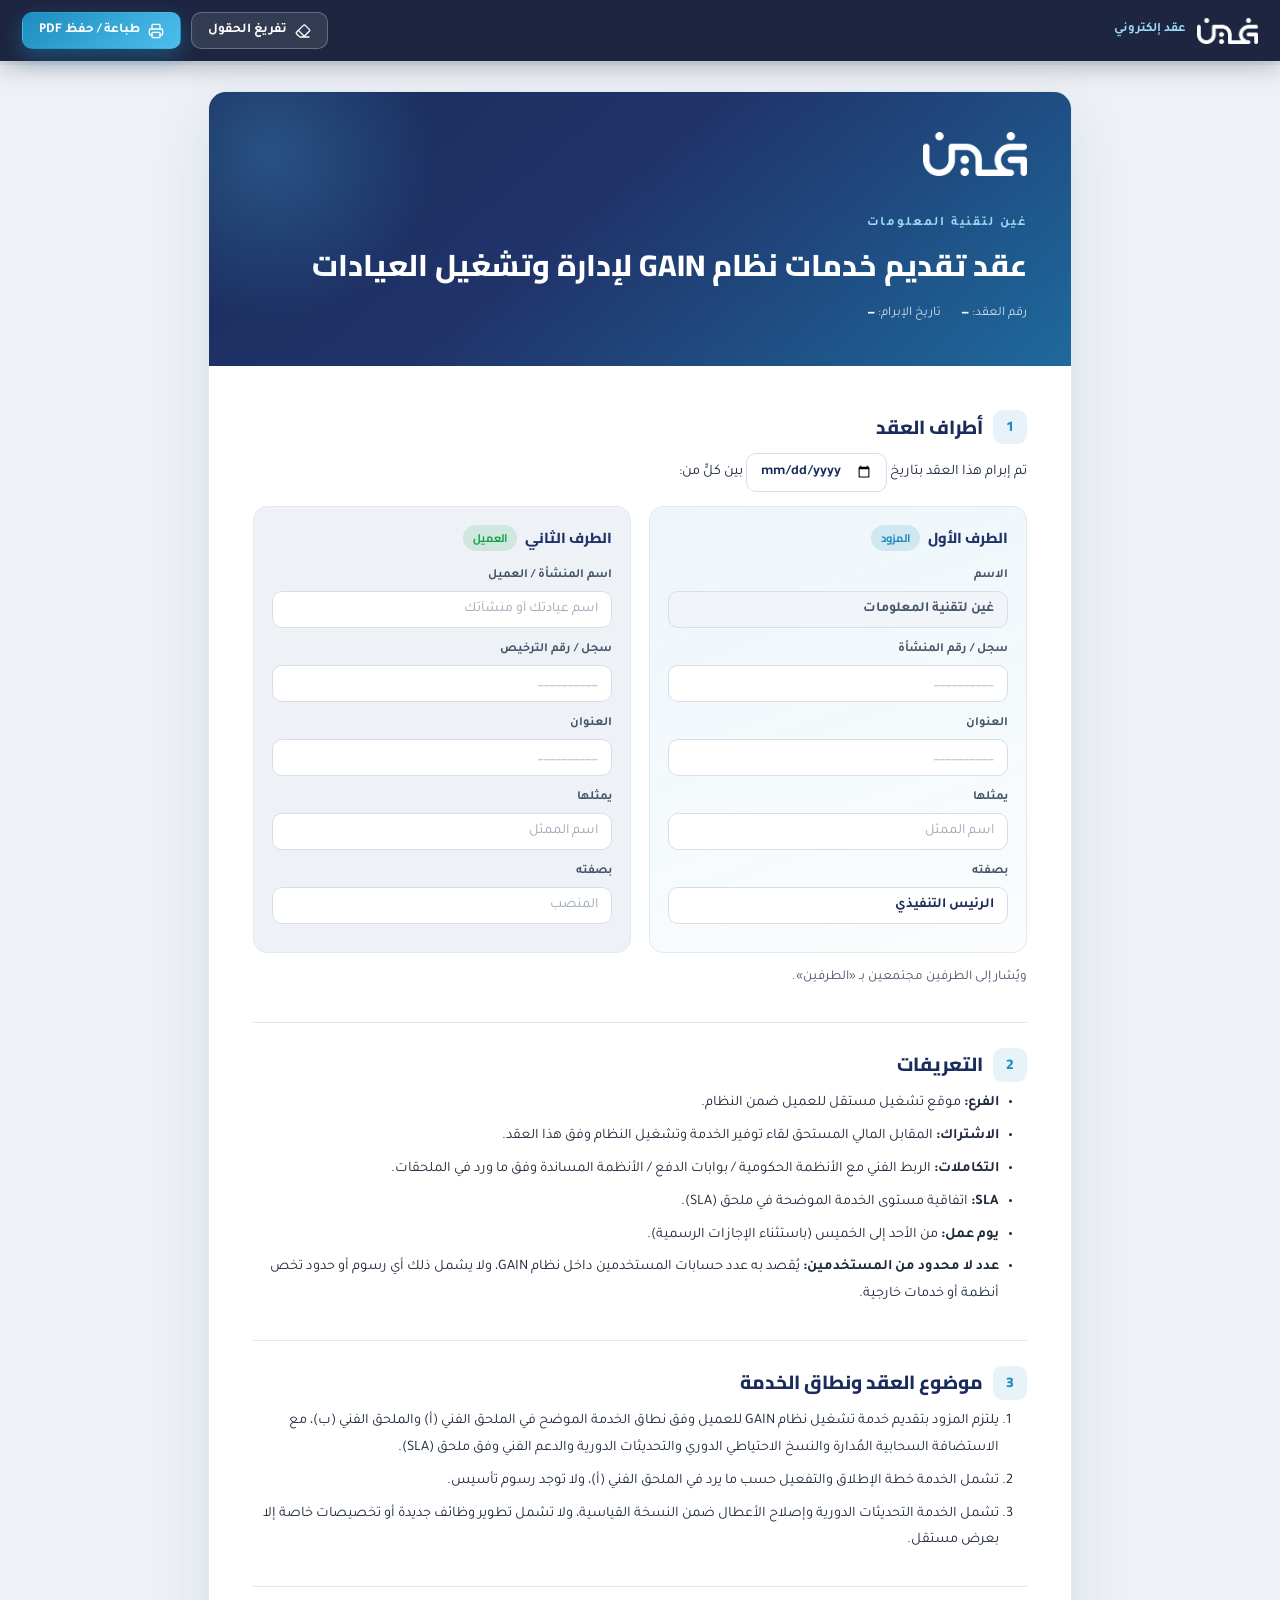
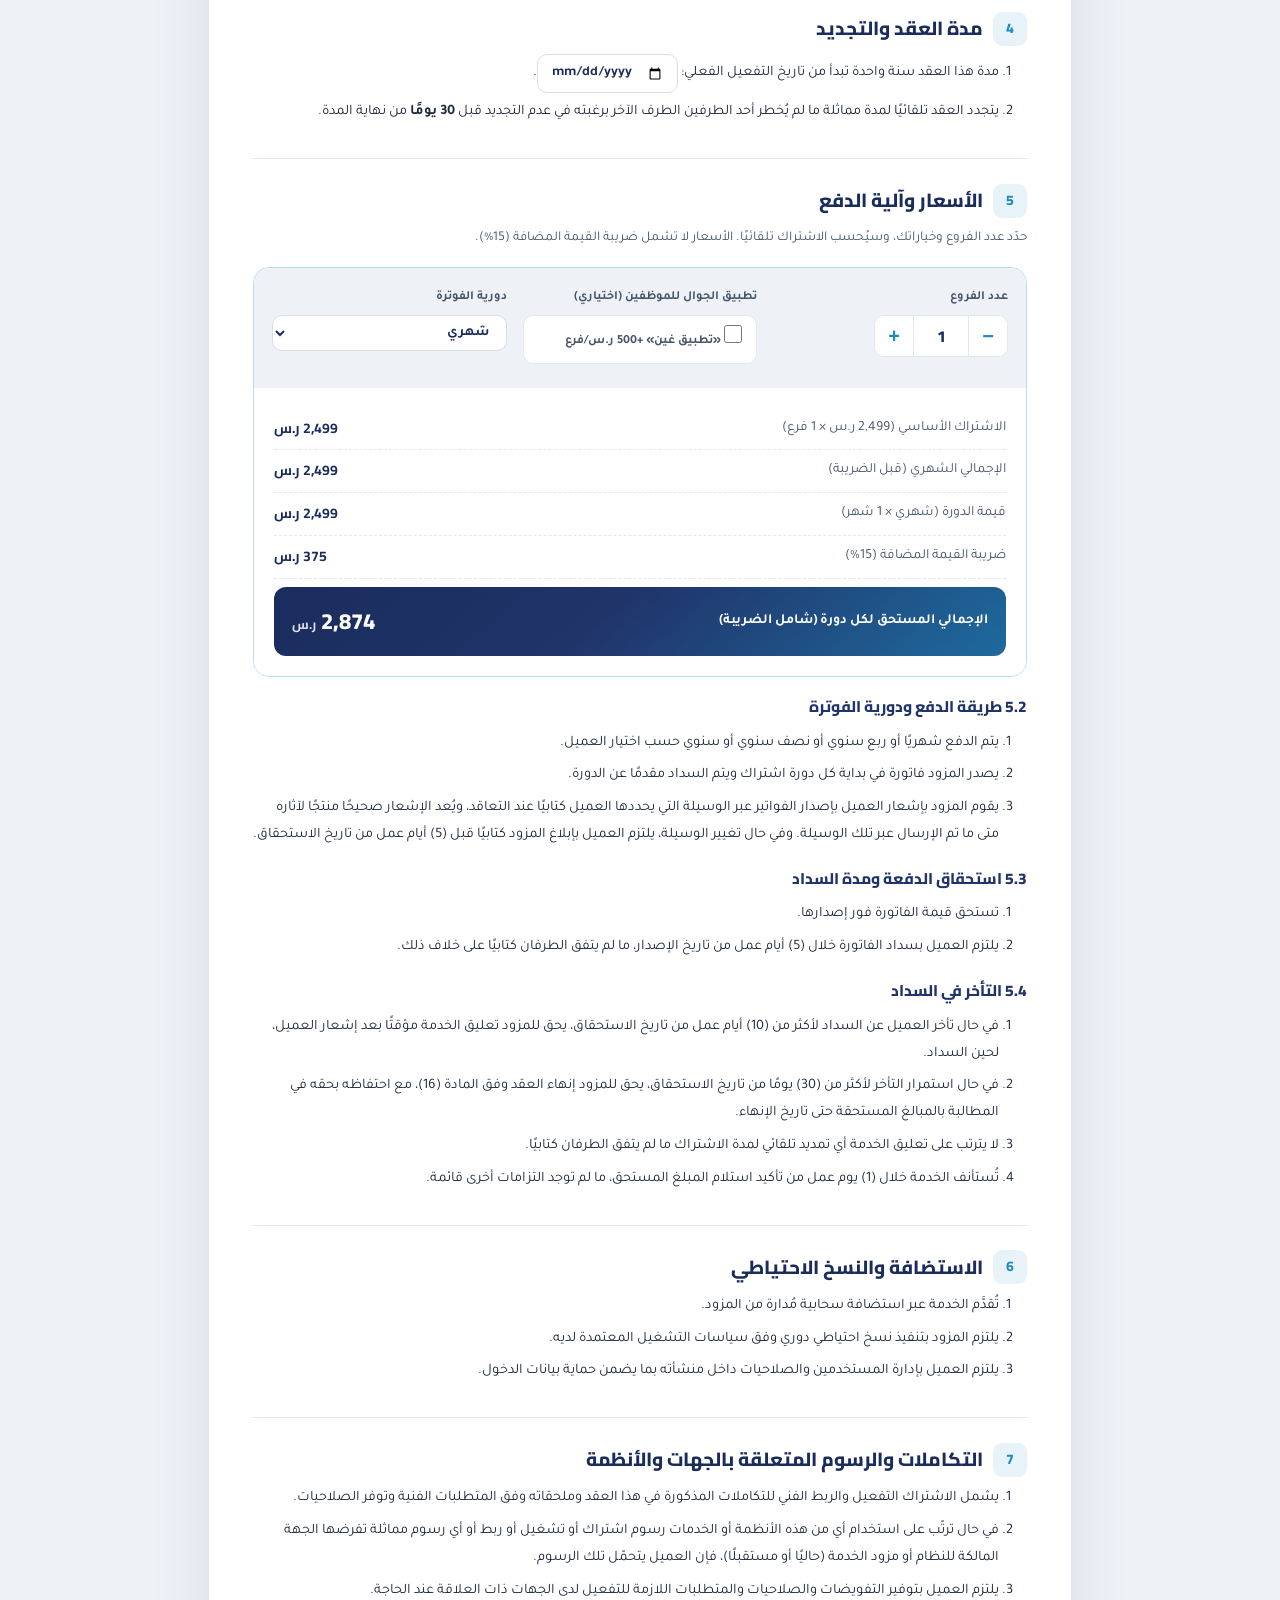
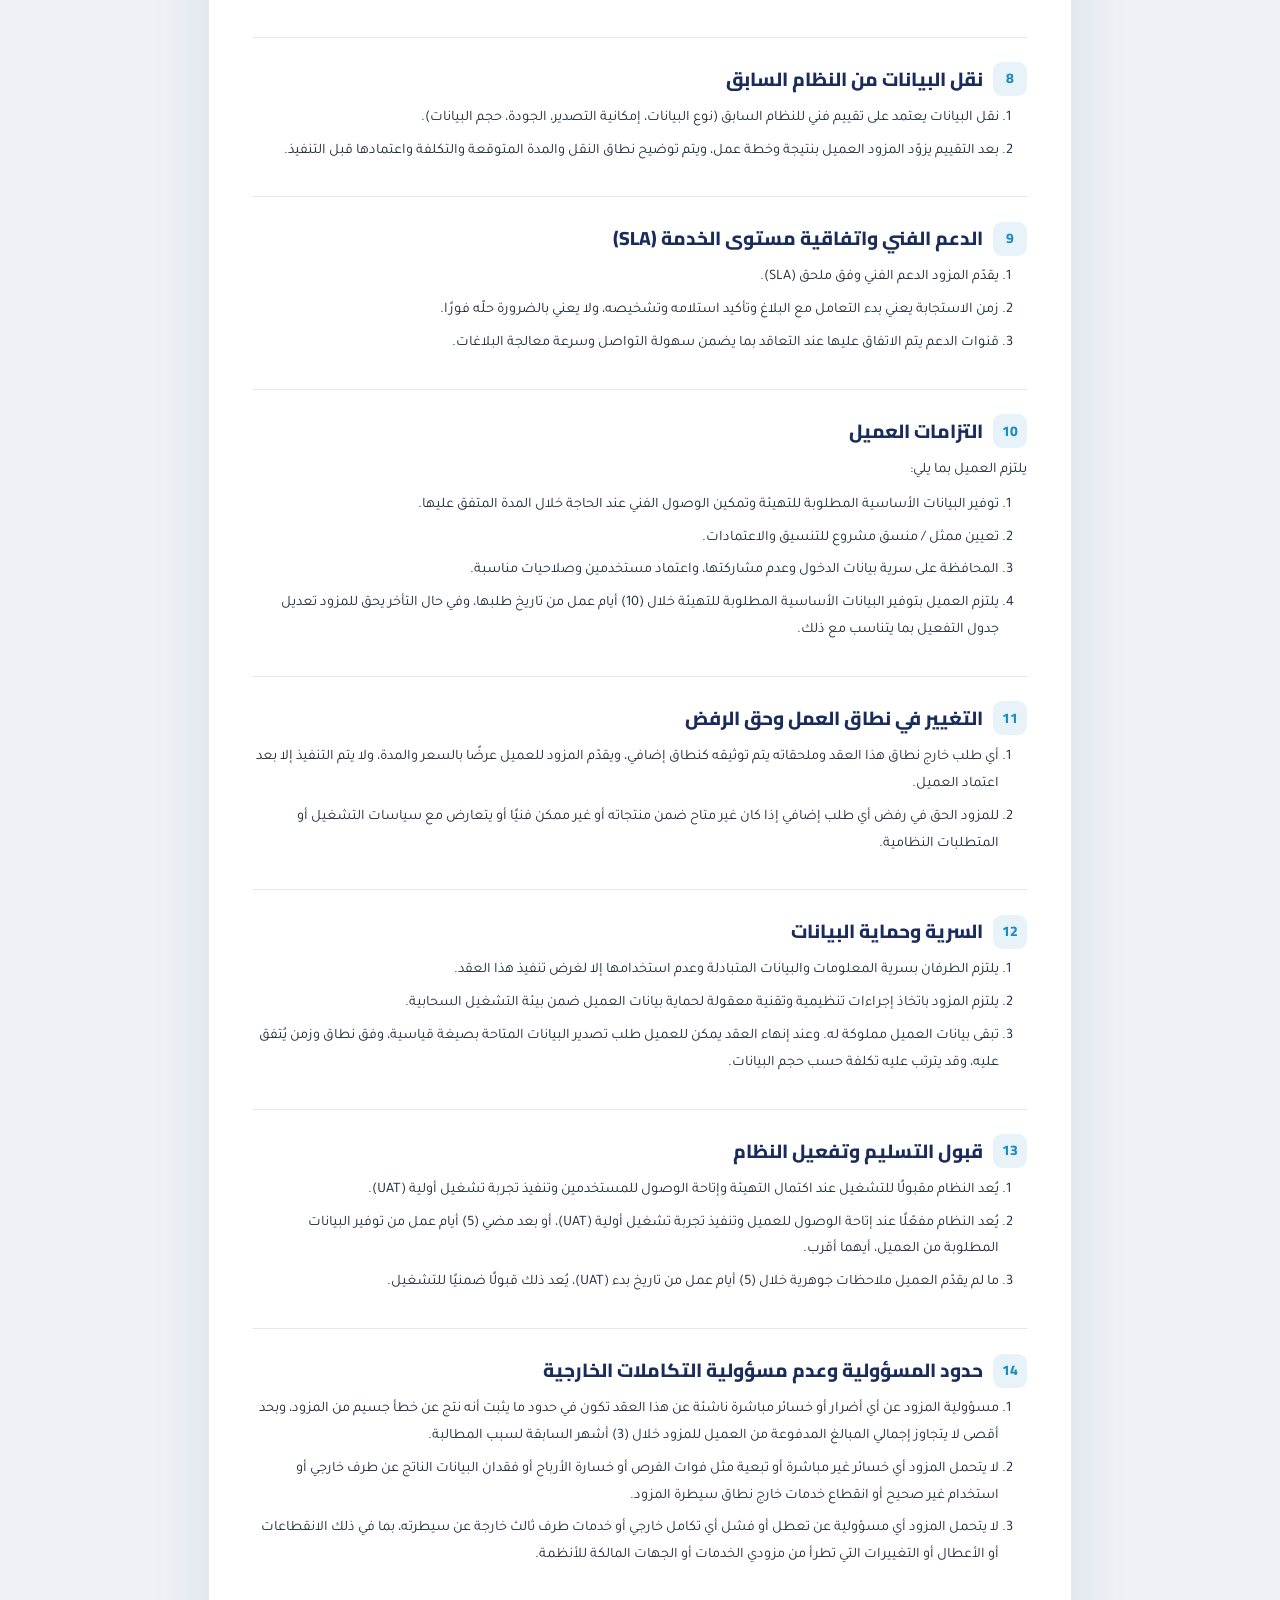
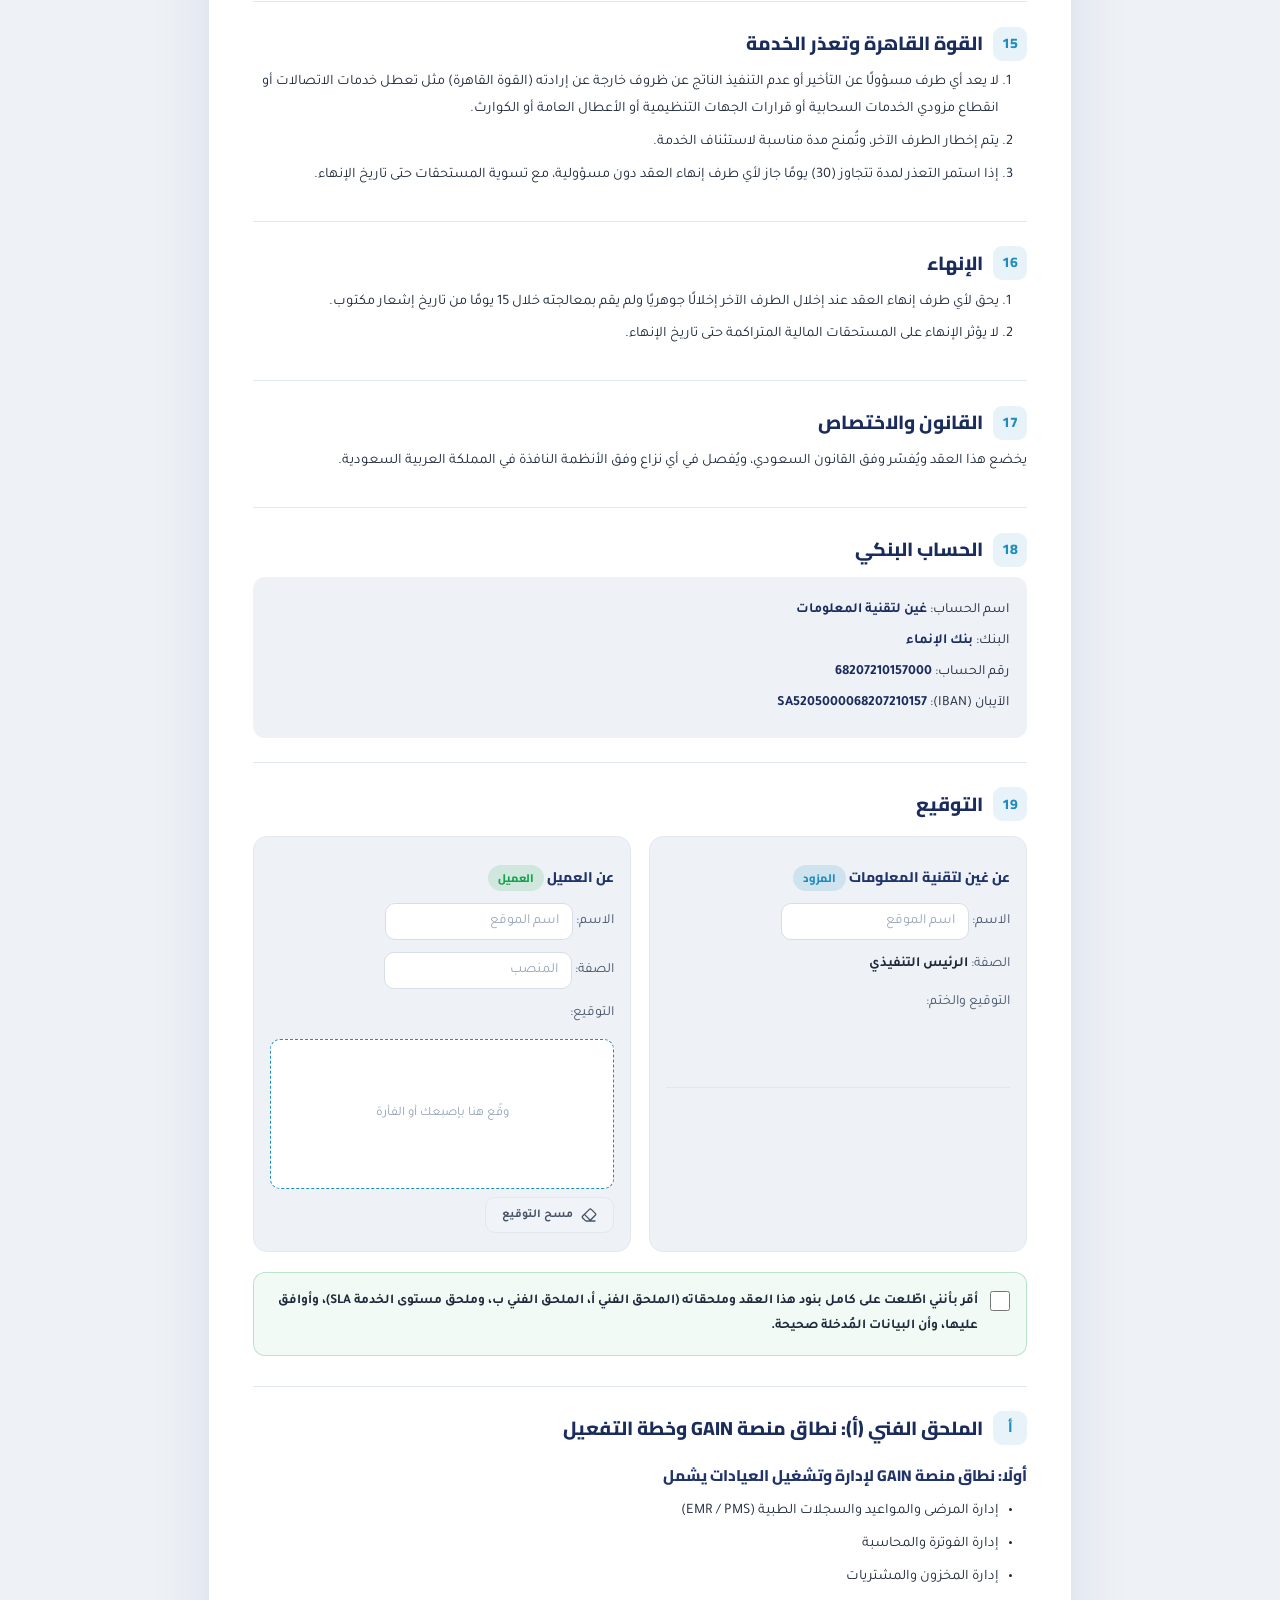
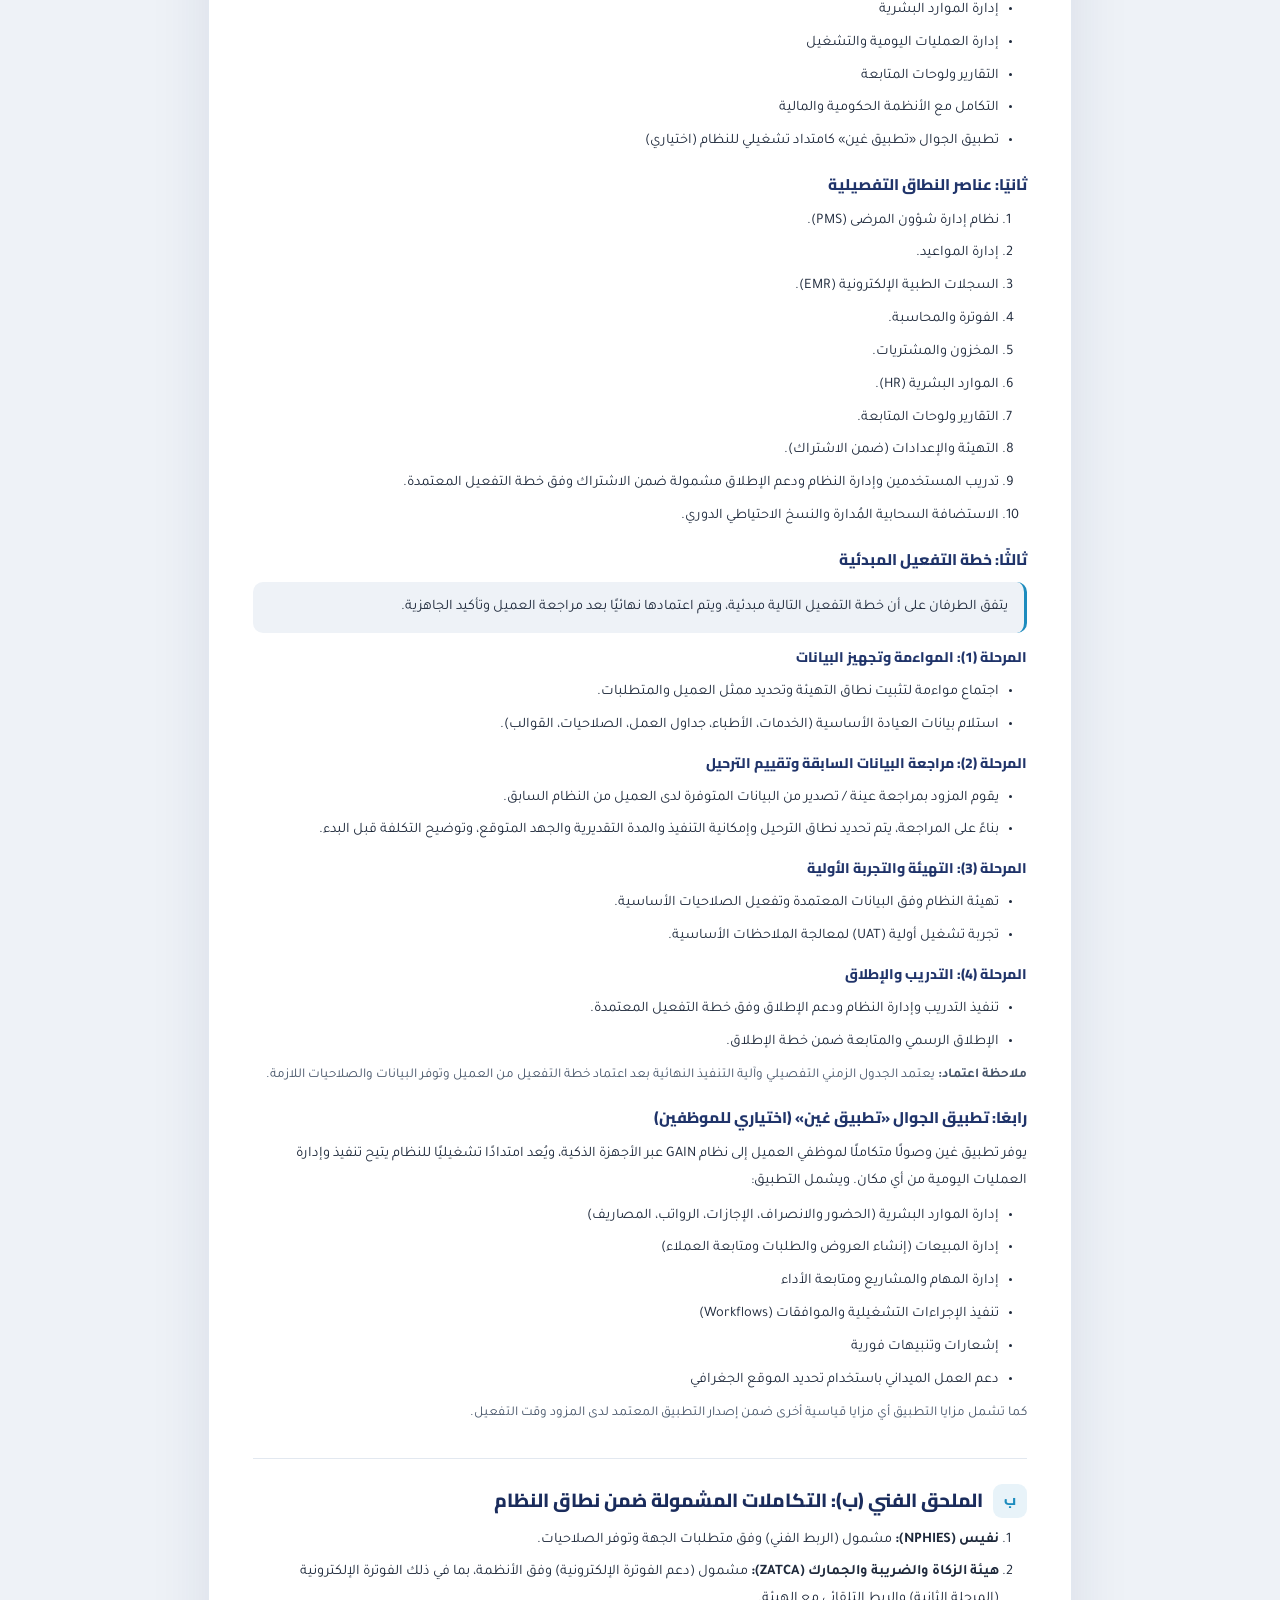
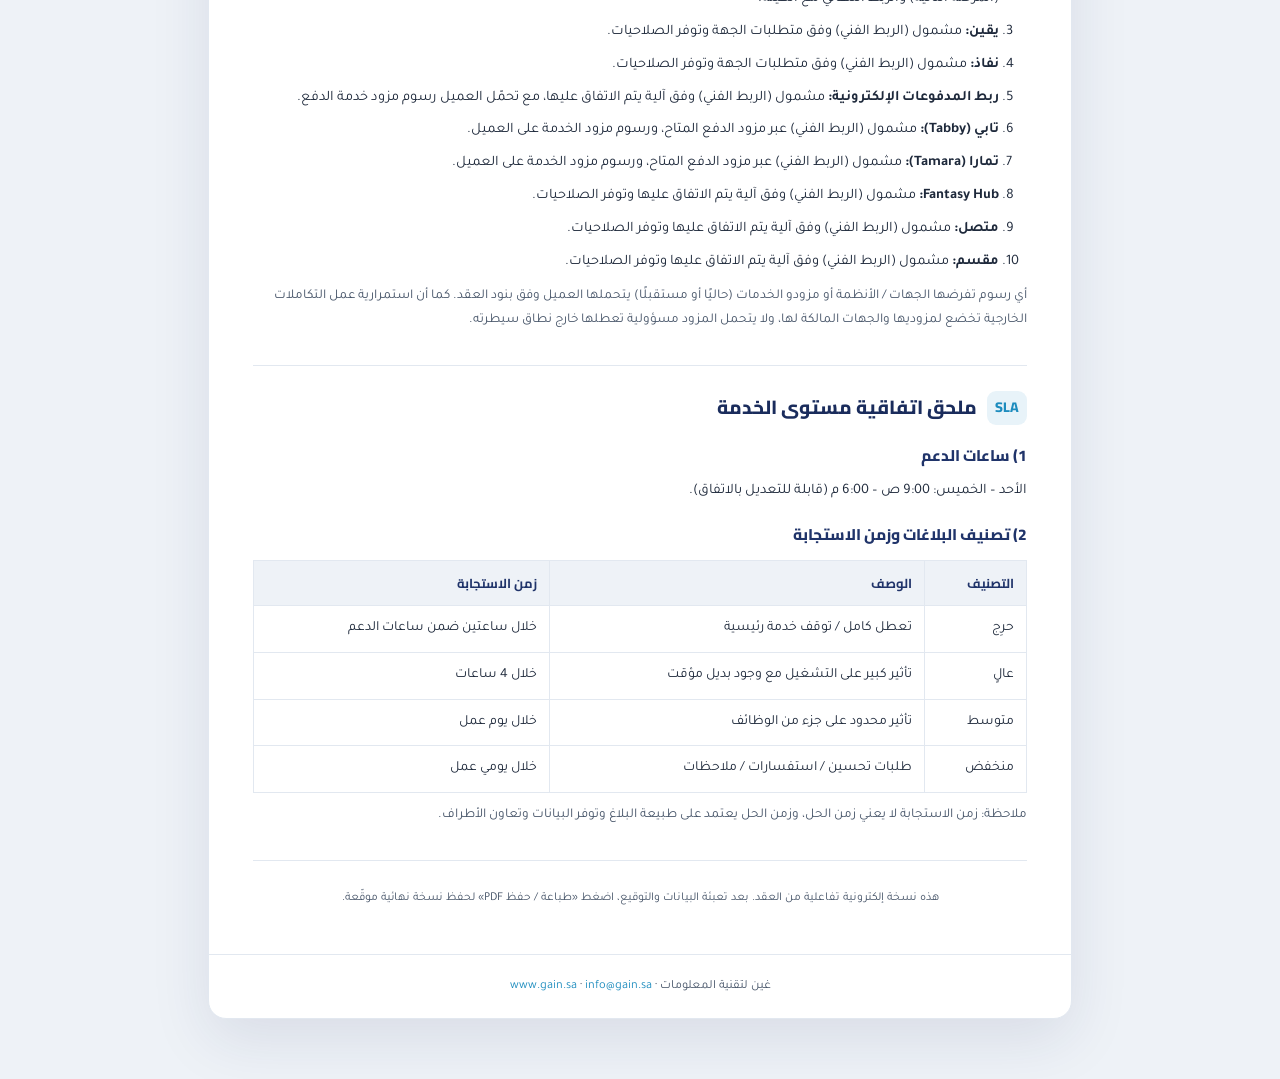
==== contract.html @ d99c6a73 "Unify integrations into one logo grid; add hidden interactive e-contract - Integrations: merge categ" ====
<!DOCTYPE html>
<html lang="ar" dir="rtl">
<head>
<meta charset="utf-8">
<title>عقد إلكتروني — نظام GAIN لإدارة وتشغيل العيادات</title>
<meta name="viewport" content="width=device-width, initial-scale=1">
<meta name="robots" content="noindex, nofollow">
<link href="assets/fonts.css" rel="stylesheet">
<script src="assets/lucide.min.js"></script>
<style>
  :root {
    --navy-deep: #1a2c5c; --navy: #20346a; --sky: #1d8cbe; --sky-light: #4dbfee; --sky-pale: #9bd9f5;
    --ink: #1e293b; --ink-soft: #475569; --bg: #eef2f7; --line: #e2e8f0; --paper: #ffffff;
    --grad: linear-gradient(140deg, #1a2c5c 0%, #20346a 45%, #1d8cbe 135%);
    --ok: #16a34a;
  }
  * { box-sizing: border-box; margin: 0; padding: 0; }
  html { scroll-behavior: smooth; }
  body { font-family: 'Tajawal', system-ui, sans-serif; color: var(--ink); background: var(--bg); line-height: 1.85; }
  h1, h2, h3, h4 { font-family: 'Cairo', sans-serif; font-weight: 800; }

  /* ===== top action bar (screen only) ===== */
  .topbar {
    position: sticky; top: 0; z-index: 50; background: rgba(11,20,48,.92); backdrop-filter: blur(12px);
    color: #fff; display: flex; align-items: center; justify-content: space-between; gap: 16px;
    padding: 12px 22px; box-shadow: 0 6px 24px rgba(6,12,32,.25);
  }
  .topbar .brand { display: flex; align-items: center; gap: 12px; }
  .topbar .brand img { height: 26px; }
  .topbar .brand span { font-size: 13px; font-weight: 700; color: var(--sky-pale); }
  .topbar .acts { display: flex; gap: 10px; flex-wrap: wrap; }
  .btn { display: inline-flex; align-items: center; gap: 8px; font-family: inherit; font-weight: 700; font-size: 13.5px;
    border-radius: 10px; padding: 9px 16px; cursor: pointer; border: 1px solid transparent; transition: transform .2s, background .2s, box-shadow .2s; }
  .btn svg { width: 16px; height: 16px; }
  .btn-primary { background: linear-gradient(140deg, var(--sky), var(--sky-light)); color: #fff; box-shadow: 0 8px 20px rgba(29,140,190,.4); }
  .btn-primary:hover { transform: translateY(-2px); }
  .btn-ghost { background: rgba(255,255,255,.1); color: #fff; border-color: rgba(255,255,255,.25); }
  .btn-ghost:hover { background: rgba(255,255,255,.2); }

  .save-note { font-size: 12px; color: var(--sky-pale); display: flex; align-items: center; gap: 6px; opacity: 0; transition: opacity .3s; }
  .save-note.show { opacity: 1; }
  .save-note svg { width: 14px; height: 14px; }

  /* ===== paper ===== */
  .sheet { max-width: 900px; margin: 26px auto 60px; padding: 0 18px; }
  .paper { background: var(--paper); border: 1px solid var(--line); border-radius: 18px; box-shadow: 0 20px 60px rgba(26,44,92,.10); overflow: hidden; }

  .doc-head { background: var(--grad); color: #fff; padding: 40px 44px; position: relative; overflow: hidden; }
  .doc-head::after { content: ''; position: absolute; left: -120px; top: -120px; width: 360px; height: 360px; border-radius: 50%; background: radial-gradient(circle, rgba(77,191,238,.25), transparent 65%); }
  .doc-head img { height: 44px; margin-bottom: 22px; position: relative; }
  .doc-head .eyebrow { font-size: 13px; font-weight: 700; letter-spacing: .14em; color: var(--sky-pale); position: relative; }
  .doc-head h1 { font-size: clamp(22px, 3.4vw, 30px); line-height: 1.4; margin-top: 8px; position: relative; }
  .doc-head .meta { margin-top: 16px; font-size: 13px; color: rgba(255,255,255,.8); position: relative; display: flex; gap: 20px; flex-wrap: wrap; }
  .doc-head .meta b { color: #fff; }

  .doc-body { padding: 20px 44px 44px; }
  @media (max-width: 620px) { .doc-head { padding: 30px 22px; } .doc-body { padding: 16px 22px 30px; } }

  /* progress of filling */
  .fillbar { position: sticky; top: 58px; z-index: 40; height: 4px; background: var(--line); border-radius: 4px; overflow: hidden; margin: 0 0 8px; }
  .fillbar i { display: block; height: 100%; width: 0; background: linear-gradient(90deg, var(--sky-light), var(--sky)); transition: width .3s; }

  .art { padding: 24px 0; border-bottom: 1px solid var(--line); }
  .art:last-child { border-bottom: none; }
  .art h2 { font-size: 19px; color: var(--navy-deep); margin-bottom: 6px; display: flex; align-items: center; gap: 10px; }
  .art h2 .n { flex-shrink: 0; min-width: 34px; height: 34px; padding: 0 8px; border-radius: 9px; background: rgba(29,140,190,.1); color: var(--sky); font-size: 14px; display: grid; place-items: center; }
  .art h3 { font-size: 15.5px; color: var(--navy); margin: 16px 0 8px; }
  .art h4 { font-size: 14px; color: var(--navy); margin: 12px 0 6px; }
  .art p { font-size: 14.5px; color: var(--ink); margin: 8px 0; }
  .art ul, .art ol { margin: 8px 28px 8px 0; }
  .art li { font-size: 14.5px; margin: 6px 0; }
  .art .muted { color: var(--ink-soft); font-size: 13.5px; }
  .lead-note { background: var(--bg); border-inline-start: 3px solid var(--sky); border-radius: 10px; padding: 12px 16px; font-size: 13.5px; color: var(--ink-soft); margin: 10px 0; }

  /* inline fillable fields */
  .fld { font-family: inherit; font-size: 14px; font-weight: 600; color: var(--navy-deep); background: #fff;
    border: 1px solid #d7dee8; border-radius: 10px; padding: 9px 13px; min-width: 120px;
    transition: border-color .2s, box-shadow .2s, background .2s; }
  .fld:hover { border-color: #b9c4d4; }
  .fld:focus { outline: none; border-color: var(--sky); box-shadow: 0 0 0 3px rgba(29,140,190,.14); }
  .fld::placeholder { color: #9aa7b8; font-weight: 400; }
  .fld[readonly] { background: #f1f5f9; color: var(--ink-soft); cursor: default; }
  .fld[readonly]:hover { border-color: #d7dee8; }
  .fld[readonly]:focus { border-color: #d7dee8; box-shadow: none; }
  .fld.wide { min-width: 220px; }
  .fld.full { display: block; width: 100%; margin-top: 4px; }
  select.fld { cursor: pointer; }
  .party-grid { display: grid; grid-template-columns: 1fr 1fr; gap: 18px; margin-top: 14px; }
  @media (max-width: 620px) { .party-grid { grid-template-columns: 1fr; } }
  .party { border: 1px solid var(--line); border-radius: 14px; padding: 18px; background: var(--bg); }
  .party.provider { background: linear-gradient(160deg, rgba(29,140,190,.08), rgba(29,140,190,.02)); }
  .party h4 { display: flex; align-items: center; gap: 8px; margin: 0 0 12px; font-size: 14.5px; }
  .party h4 .tag { font-size: 11px; font-weight: 700; padding: 3px 10px; border-radius: 999px; }
  .tag.prov { background: rgba(29,140,190,.15); color: var(--sky); }
  .tag.cli { background: rgba(22,163,74,.14); color: var(--ok); }
  .field-row { margin: 10px 0; }
  .field-row label { display: block; font-size: 12.5px; font-weight: 700; color: var(--ink-soft); margin-bottom: 4px; }

  /* pricing calculator */
  .calc { border: 1px solid rgba(29,140,190,.3); border-radius: 16px; overflow: hidden; margin: 16px 0 6px; }
  .calc-controls { padding: 18px; background: var(--bg); display: grid; grid-template-columns: repeat(3, 1fr); gap: 16px; }
  @media (max-width: 620px) { .calc-controls { grid-template-columns: 1fr; } }
  .ctrl label { display: block; font-size: 12.5px; font-weight: 700; color: var(--ink-soft); margin-bottom: 6px; }
  .stepper { display: inline-flex; align-items: center; border: 1px solid var(--line); border-radius: 10px; overflow: hidden; background: #fff; }
  .stepper button { width: 38px; height: 40px; border: none; background: #fff; font-size: 20px; font-weight: 700; color: var(--sky); cursor: pointer; transition: background .2s; }
  .stepper button:hover { background: rgba(29,140,190,.1); }
  .stepper input { width: 56px; height: 40px; border: none; border-inline: 1px solid var(--line); text-align: center; font-family: 'Cairo', sans-serif; font-weight: 800; font-size: 16px; color: var(--navy-deep); }
  .stepper input:focus { outline: none; }
  .toggle { display: inline-flex; align-items: center; gap: 10px; cursor: pointer; user-select: none; background: #fff; border: 1px solid var(--line); border-radius: 10px; padding: 9px 14px; font-size: 13.5px; font-weight: 700; }
  .toggle input { width: 18px; height: 18px; accent-color: var(--sky); cursor: pointer; }
  .calc .summary { padding: 20px; background: #fff; }
  .sum-row { display: flex; justify-content: space-between; align-items: center; padding: 8px 0; font-size: 14px; border-bottom: 1px dashed var(--line); }
  .sum-row:last-child { border-bottom: none; }
  .sum-row .lbl { color: var(--ink-soft); }
  .sum-row .val { font-family: 'Cairo', sans-serif; font-weight: 700; color: var(--navy-deep); font-variant-numeric: tabular-nums; }
  .sum-total { margin-top: 8px; background: var(--grad); color: #fff; border-radius: 12px; padding: 14px 18px; display: flex; justify-content: space-between; align-items: center; }
  .sum-total .lbl { font-weight: 700; font-size: 14px; }
  .sum-total .val { font-family: 'Cairo', sans-serif; font-weight: 800; font-size: 22px; font-variant-numeric: tabular-nums; }
  .sum-total .val small { font-size: 13px; font-weight: 700; opacity: .85; }

  table.price { width: 100%; border-collapse: collapse; margin: 10px 0; font-size: 14px; }
  table.price th, table.price td { border: 1px solid var(--line); padding: 10px 12px; text-align: right; }
  table.price th { background: var(--bg); font-family: 'Cairo', sans-serif; color: var(--navy); font-size: 13px; }

  .bank { background: var(--bg); border-radius: 12px; padding: 16px 18px; margin-top: 10px; font-size: 14px; }
  .bank div { margin: 5px 0; }
  .bank b { color: var(--navy-deep); }

  /* signatures */
  .sign-grid { display: grid; grid-template-columns: 1fr 1fr; gap: 18px; margin-top: 14px; }
  @media (max-width: 620px) { .sign-grid { grid-template-columns: 1fr; } }
  .sign-box { border: 1px solid var(--line); border-radius: 14px; padding: 16px; background: var(--bg); }
  .sign-box h4 { margin-bottom: 12px; }
  .sign-pad-wrap { position: relative; margin-top: 8px; }
  .sign-pad { width: 100%; height: 150px; background: #fff; border: 1px dashed var(--sky); border-radius: 10px; touch-action: none; cursor: crosshair; display: block; }
  .sign-pad-hint { position: absolute; inset: 0; display: grid; place-items: center; color: #94a3b8; font-size: 13px; pointer-events: none; }
  .sign-clear { margin-top: 8px; font-size: 12px; }
  .sign-static { font-size: 14px; }
  .sign-static .line { margin: 12px 0; }
  .sign-static .line span { color: var(--ink-soft); }
  .sign-static .draw { height: 60px; border-bottom: 1px solid var(--line); }

  .agree { display: flex; align-items: flex-start; gap: 12px; margin: 20px 0 6px; background: rgba(22,163,74,.06); border: 1px solid rgba(22,163,74,.25); border-radius: 12px; padding: 16px; }
  .agree input { width: 20px; height: 20px; margin-top: 2px; accent-color: var(--ok); flex-shrink: 0; cursor: pointer; }
  .agree label { font-size: 13.5px; font-weight: 700; color: var(--ink); cursor: pointer; }

  .foot-note { text-align: center; font-size: 12px; color: var(--ink-soft); margin-top: 26px; }
  .doc-footer { text-align: center; padding: 20px; font-size: 12.5px; color: var(--ink-soft); border-top: 1px solid var(--line); }
  .doc-footer a { color: var(--sky); text-decoration: none; }

  /* ===== print ===== */
  @media print {
    @page { size: A4; margin: 14mm; }
    body { background: #fff; }
    .topbar, .fillbar, .stepper button, .sign-clear, .foot-note { display: none !important; }
    .sheet { max-width: none; margin: 0; padding: 0; }
    .paper { border: none; border-radius: 0; box-shadow: none; }
    .doc-head { -webkit-print-color-adjust: exact; print-color-adjust: exact; border-radius: 0; }
    .art { break-inside: avoid; }
    .fld { background: transparent !important; border: none; border-bottom: 1px solid #333; border-radius: 0; box-shadow: none; color: #000; }
    .stepper { border: none; }
    .stepper input { border: none; }
    .toggle { border: none; background: transparent; }
    .calc, .party, .sign-box, .bank, .calc-controls, .calc .summary { background: #fff !important; }
    .sum-total { -webkit-print-color-adjust: exact; print-color-adjust: exact; }
  }
</style>
</head>
<body>

<div class="topbar">
  <div class="brand">
    <img src="assets/gain-logo-white.webp" alt="غين">
    <span>عقد إلكتروني</span>
  </div>
  <div class="acts">
    <span class="save-note" id="saveNote"><i data-lucide="check"></i> حُفظت بياناتك</span>
    <button class="btn btn-ghost" id="clearBtn"><i data-lucide="eraser"></i> تفريغ الحقول</button>
    <button class="btn btn-primary" id="printBtn"><i data-lucide="printer"></i> طباعة / حفظ PDF</button>
  </div>
</div>

<div class="fillbar"><i id="fillFill"></i></div>

<div class="sheet">
  <div class="paper">
    <div class="doc-head">
      <img src="assets/gain-logo-white.webp" alt="غين لتقنية المعلومات">
      <div class="eyebrow">غين لتقنية المعلومات</div>
      <h1>عقد تقديم خدمات نظام GAIN لإدارة وتشغيل العيادات</h1>
      <div class="meta">
        <span>رقم العقد: <b id="contractNoLbl">—</b></span>
        <span>تاريخ الإبرام: <b id="contractDateLbl">—</b></span>
      </div>
    </div>

    <div class="doc-body">

      <!-- المادة 1 -->
      <section class="art">
        <h2><span class="n">1</span> أطراف العقد</h2>
        <p>تم إبرام هذا العقد بتاريخ
          <input class="fld" type="date" id="contractDate" data-k="contractDate">
          بين كلٍّ من:</p>

        <div class="party-grid">
          <div class="party provider">
            <h4>الطرف الأول <span class="tag prov">المزود</span></h4>
            <div class="field-row"><label>الاسم</label><input class="fld full" data-k="provName" value="غين لتقنية المعلومات" readonly></div>
            <div class="field-row"><label>سجل / رقم المنشأة</label><input class="fld full" data-k="provCR" placeholder="__________"></div>
            <div class="field-row"><label>العنوان</label><input class="fld full" data-k="provAddr" placeholder="__________"></div>
            <div class="field-row"><label>يمثلها</label><input class="fld full" data-k="provRep" placeholder="اسم الممثل"></div>
            <div class="field-row"><label>بصفته</label><input class="fld full" data-k="provTitle" value="الرئيس التنفيذي"></div>
          </div>
          <div class="party">
            <h4>الطرف الثاني <span class="tag cli">العميل</span></h4>
            <div class="field-row"><label>اسم المنشأة / العميل</label><input class="fld full" data-k="cliName" placeholder="اسم عيادتك أو منشأتك"></div>
            <div class="field-row"><label>سجل / رقم الترخيص</label><input class="fld full" data-k="cliCR" placeholder="__________"></div>
            <div class="field-row"><label>العنوان</label><input class="fld full" data-k="cliAddr" placeholder="__________"></div>
            <div class="field-row"><label>يمثلها</label><input class="fld full" data-k="cliRep" placeholder="اسم الممثل"></div>
            <div class="field-row"><label>بصفته</label><input class="fld full" data-k="cliTitle" placeholder="المنصب"></div>
          </div>
        </div>
        <p class="muted" style="margin-top:12px">ويُشار إلى الطرفين مجتمعين بـ «الطرفين».</p>
      </section>

      <!-- المادة 2 -->
      <section class="art">
        <h2><span class="n">2</span> التعريفات</h2>
        <ul>
          <li><b>الفرع:</b> موقع تشغيل مستقل للعميل ضمن النظام.</li>
          <li><b>الاشتراك:</b> المقابل المالي المستحق لقاء توفير الخدمة وتشغيل النظام وفق هذا العقد.</li>
          <li><b>التكاملات:</b> الربط الفني مع الأنظمة الحكومية / بوابات الدفع / الأنظمة المساندة وفق ما ورد في الملحقات.</li>
          <li><b>SLA:</b> اتفاقية مستوى الخدمة الموضحة في ملحق (SLA).</li>
          <li><b>يوم عمل:</b> من الأحد إلى الخميس (باستثناء الإجازات الرسمية).</li>
          <li><b>عدد لا محدود من المستخدمين:</b> يُقصد به عدد حسابات المستخدمين داخل نظام GAIN، ولا يشمل ذلك أي رسوم أو حدود تخص أنظمة أو خدمات خارجية.</li>
        </ul>
      </section>

      <!-- المادة 3 -->
      <section class="art">
        <h2><span class="n">3</span> موضوع العقد ونطاق الخدمة</h2>
        <ol>
          <li>يلتزم المزود بتقديم خدمة تشغيل نظام GAIN للعميل وفق نطاق الخدمة الموضح في الملحق الفني (أ) والملحق الفني (ب)، مع الاستضافة السحابية المُدارة والنسخ الاحتياطي الدوري والتحديثات الدورية والدعم الفني وفق ملحق (SLA).</li>
          <li>تشمل الخدمة خطة الإطلاق والتفعيل حسب ما يرد في الملحق الفني (أ)، ولا توجد رسوم تأسيس.</li>
          <li>تشمل الخدمة التحديثات الدورية وإصلاح الأعطال ضمن النسخة القياسية، ولا تشمل تطوير وظائف جديدة أو تخصيصات خاصة إلا بعرض مستقل.</li>
        </ol>
      </section>

      <!-- المادة 4 -->
      <section class="art">
        <h2><span class="n">4</span> مدة العقد والتجديد</h2>
        <ol>
          <li>مدة هذا العقد سنة واحدة تبدأ من تاريخ التفعيل الفعلي:
            <input class="fld" type="date" id="activationDate" data-k="activationDate">.</li>
          <li>يتجدد العقد تلقائيًا لمدة مماثلة ما لم يُخطر أحد الطرفين الطرف الآخر برغبته في عدم التجديد قبل <b>30 يومًا</b> من نهاية المدة.</li>
        </ol>
      </section>

      <!-- المادة 5 -->
      <section class="art">
        <h2><span class="n">5</span> الأسعار وآلية الدفع</h2>
        <p class="muted">حدّد عدد الفروع وخياراتك، وسيُحسب الاشتراك تلقائيًا. الأسعار لا تشمل ضريبة القيمة المضافة (15%).</p>

        <div class="calc">
          <div class="calc-controls">
            <div class="ctrl">
              <label>عدد الفروع</label>
              <div class="stepper">
                <button type="button" id="brMinus" aria-label="إنقاص">−</button>
                <input id="branches" data-k="branches" type="text" inputmode="numeric" value="1" aria-label="عدد الفروع">
                <button type="button" id="brPlus" aria-label="زيادة">+</button>
              </div>
            </div>
            <div class="ctrl">
              <label>تطبيق الجوال للموظفين (اختياري)</label>
              <label class="toggle"><input type="checkbox" id="appOpt" data-k="appOpt"> «تطبيق غين» +500 ر.س/فرع</label>
            </div>
            <div class="ctrl">
              <label>دورية الفوترة</label>
              <select class="fld" id="cycle" data-k="cycle" style="width:100%">
                <option value="1">شهري</option>
                <option value="3">ربع سنوي</option>
                <option value="6">نصف سنوي</option>
                <option value="12">سنوي</option>
              </select>
            </div>
          </div>
          <div class="summary">
            <div class="sum-row"><span class="lbl">الاشتراك الأساسي (2,499 ر.س × <span id="brEcho">1</span> فرع)</span><span class="val" id="baseVal">2,499 ر.س</span></div>
            <div class="sum-row" id="appRow" style="display:none"><span class="lbl">تطبيق غين (500 ر.س × <span id="brEcho2">1</span> فرع)</span><span class="val" id="appVal">0 ر.س</span></div>
            <div class="sum-row"><span class="lbl">الإجمالي الشهري (قبل الضريبة)</span><span class="val" id="monthlyVal">2,499 ر.س</span></div>
            <div class="sum-row"><span class="lbl">قيمة الدورة (<span id="cycleEcho">شهري</span> × <span id="cycleMonthsEcho">1</span> شهر)</span><span class="val" id="cycleVal">2,499 ر.س</span></div>
            <div class="sum-row"><span class="lbl">ضريبة القيمة المضافة (15%)</span><span class="val" id="vatVal">375 ر.س</span></div>
            <div class="sum-total"><span class="lbl">الإجمالي المستحق لكل دورة (شامل الضريبة)</span><span class="val"><span id="totalVal">2,874</span> <small>ر.س</small></span></div>
          </div>
        </div>

        <h3>5.2 طريقة الدفع ودورية الفوترة</h3>
        <ol>
          <li>يتم الدفع شهريًا أو ربع سنوي أو نصف سنوي أو سنوي حسب اختيار العميل.</li>
          <li>يصدر المزود فاتورة في بداية كل دورة اشتراك ويتم السداد مقدمًا عن الدورة.</li>
          <li>يقوم المزود بإشعار العميل بإصدار الفواتير عبر الوسيلة التي يحددها العميل كتابيًا عند التعاقد، ويُعد الإشعار صحيحًا منتجًا لآثاره متى ما تم الإرسال عبر تلك الوسيلة. وفي حال تغيير الوسيلة، يلتزم العميل بإبلاغ المزود كتابيًا قبل (5) أيام عمل من تاريخ الاستحقاق.</li>
        </ol>
        <h3>5.3 استحقاق الدفعة ومدة السداد</h3>
        <ol>
          <li>تستحق قيمة الفاتورة فور إصدارها.</li>
          <li>يلتزم العميل بسداد الفاتورة خلال (5) أيام عمل من تاريخ الإصدار، ما لم يتفق الطرفان كتابيًا على خلاف ذلك.</li>
        </ol>
        <h3>5.4 التأخر في السداد</h3>
        <ol>
          <li>في حال تأخر العميل عن السداد لأكثر من (10) أيام عمل من تاريخ الاستحقاق، يحق للمزود تعليق الخدمة مؤقتًا بعد إشعار العميل، لحين السداد.</li>
          <li>في حال استمرار التأخر لأكثر من (30) يومًا من تاريخ الاستحقاق، يحق للمزود إنهاء العقد وفق المادة (16)، مع احتفاظه بحقه في المطالبة بالمبالغ المستحقة حتى تاريخ الإنهاء.</li>
          <li>لا يترتب على تعليق الخدمة أي تمديد تلقائي لمدة الاشتراك ما لم يتفق الطرفان كتابيًا.</li>
          <li>تُستأنف الخدمة خلال (1) يوم عمل من تأكيد استلام المبلغ المستحق، ما لم توجد التزامات أخرى قائمة.</li>
        </ol>
      </section>

      <!-- المادة 6 -->
      <section class="art">
        <h2><span class="n">6</span> الاستضافة والنسخ الاحتياطي</h2>
        <ol>
          <li>تُقدَّم الخدمة عبر استضافة سحابية مُدارة من المزود.</li>
          <li>يلتزم المزود بتنفيذ نسخ احتياطي دوري وفق سياسات التشغيل المعتمدة لديه.</li>
          <li>يلتزم العميل بإدارة المستخدمين والصلاحيات داخل منشأته بما يضمن حماية بيانات الدخول.</li>
        </ol>
      </section>

      <!-- المادة 7 -->
      <section class="art">
        <h2><span class="n">7</span> التكاملات والرسوم المتعلقة بالجهات والأنظمة</h2>
        <ol>
          <li>يشمل الاشتراك التفعيل والربط الفني للتكاملات المذكورة في هذا العقد وملحقاته وفق المتطلبات الفنية وتوفر الصلاحيات.</li>
          <li>في حال ترتّب على استخدام أي من هذه الأنظمة أو الخدمات رسوم اشتراك أو تشغيل أو ربط أو أي رسوم مماثلة تفرضها الجهة المالكة للنظام أو مزود الخدمة (حاليًا أو مستقبلًا)، فإن العميل يتحمّل تلك الرسوم.</li>
          <li>يلتزم العميل بتوفير التفويضات والصلاحيات والمتطلبات اللازمة للتفعيل لدى الجهات ذات العلاقة عند الحاجة.</li>
        </ol>
      </section>

      <!-- المادة 8 -->
      <section class="art">
        <h2><span class="n">8</span> نقل البيانات من النظام السابق</h2>
        <ol>
          <li>نقل البيانات يعتمد على تقييم فني للنظام السابق (نوع البيانات، إمكانية التصدير، الجودة، حجم البيانات).</li>
          <li>بعد التقييم يزوّد المزود العميل بنتيجة وخطة عمل، ويتم توضيح نطاق النقل والمدة المتوقعة والتكلفة واعتمادها قبل التنفيذ.</li>
        </ol>
      </section>

      <!-- المادة 9 -->
      <section class="art">
        <h2><span class="n">9</span> الدعم الفني واتفاقية مستوى الخدمة (SLA)</h2>
        <ol>
          <li>يقدّم المزود الدعم الفني وفق ملحق (SLA).</li>
          <li>زمن الاستجابة يعني بدء التعامل مع البلاغ وتأكيد استلامه وتشخيصه، ولا يعني بالضرورة حلّه فورًا.</li>
          <li>قنوات الدعم يتم الاتفاق عليها عند التعاقد بما يضمن سهولة التواصل وسرعة معالجة البلاغات.</li>
        </ol>
      </section>

      <!-- المادة 10 -->
      <section class="art">
        <h2><span class="n">10</span> التزامات العميل</h2>
        <p>يلتزم العميل بما يلي:</p>
        <ol>
          <li>توفير البيانات الأساسية المطلوبة للتهيئة وتمكين الوصول الفني عند الحاجة خلال المدة المتفق عليها.</li>
          <li>تعيين ممثل / منسق مشروع للتنسيق والاعتمادات.</li>
          <li>المحافظة على سرية بيانات الدخول وعدم مشاركتها، واعتماد مستخدمين وصلاحيات مناسبة.</li>
          <li>يلتزم العميل بتوفير البيانات الأساسية المطلوبة للتهيئة خلال (10) أيام عمل من تاريخ طلبها، وفي حال التأخر يحق للمزود تعديل جدول التفعيل بما يتناسب مع ذلك.</li>
        </ol>
      </section>

      <!-- المادة 11 -->
      <section class="art">
        <h2><span class="n">11</span> التغيير في نطاق العمل وحق الرفض</h2>
        <ol>
          <li>أي طلب خارج نطاق هذا العقد وملحقاته يتم توثيقه كنطاق إضافي، ويقدّم المزود للعميل عرضًا بالسعر والمدة، ولا يتم التنفيذ إلا بعد اعتماد العميل.</li>
          <li>للمزود الحق في رفض أي طلب إضافي إذا كان غير متاح ضمن منتجاته أو غير ممكن فنيًا أو يتعارض مع سياسات التشغيل أو المتطلبات النظامية.</li>
        </ol>
      </section>

      <!-- المادة 12 -->
      <section class="art">
        <h2><span class="n">12</span> السرية وحماية البيانات</h2>
        <ol>
          <li>يلتزم الطرفان بسرية المعلومات والبيانات المتبادلة وعدم استخدامها إلا لغرض تنفيذ هذا العقد.</li>
          <li>يلتزم المزود باتخاذ إجراءات تنظيمية وتقنية معقولة لحماية بيانات العميل ضمن بيئة التشغيل السحابية.</li>
          <li>تبقى بيانات العميل مملوكة له. وعند إنهاء العقد يمكن للعميل طلب تصدير البيانات المتاحة بصيغة قياسية، وفق نطاق وزمن يُتفق عليه، وقد يترتب عليه تكلفة حسب حجم البيانات.</li>
        </ol>
      </section>

      <!-- المادة 13 -->
      <section class="art">
        <h2><span class="n">13</span> قبول التسليم وتفعيل النظام</h2>
        <ol>
          <li>يُعد النظام مقبولًا للتشغيل عند اكتمال التهيئة وإتاحة الوصول للمستخدمين وتنفيذ تجربة تشغيل أولية (UAT).</li>
          <li>يُعد النظام مفعّلًا عند إتاحة الوصول للعميل وتنفيذ تجربة تشغيل أولية (UAT)، أو بعد مضي (5) أيام عمل من توفير البيانات المطلوبة من العميل، أيهما أقرب.</li>
          <li>ما لم يقدّم العميل ملاحظات جوهرية خلال (5) أيام عمل من تاريخ بدء (UAT)، يُعد ذلك قبولًا ضمنيًا للتشغيل.</li>
        </ol>
      </section>

      <!-- المادة 14 -->
      <section class="art">
        <h2><span class="n">14</span> حدود المسؤولية وعدم مسؤولية التكاملات الخارجية</h2>
        <ol>
          <li>مسؤولية المزود عن أي أضرار أو خسائر مباشرة ناشئة عن هذا العقد تكون في حدود ما يثبت أنه نتج عن خطأ جسيم من المزود، وبحد أقصى لا يتجاوز إجمالي المبالغ المدفوعة من العميل للمزود خلال (3) أشهر السابقة لسبب المطالبة.</li>
          <li>لا يتحمل المزود أي خسائر غير مباشرة أو تبعية مثل فوات الفرص أو خسارة الأرباح أو فقدان البيانات الناتج عن طرف خارجي أو استخدام غير صحيح أو انقطاع خدمات خارج نطاق سيطرة المزود.</li>
          <li>لا يتحمل المزود أي مسؤولية عن تعطل أو فشل أي تكامل خارجي أو خدمات طرف ثالث خارجة عن سيطرته، بما في ذلك الانقطاعات أو الأعطال أو التغييرات التي تطرأ من مزودي الخدمات أو الجهات المالكة للأنظمة.</li>
        </ol>
      </section>

      <!-- المادة 15 -->
      <section class="art">
        <h2><span class="n">15</span> القوة القاهرة وتعذر الخدمة</h2>
        <ol>
          <li>لا يعد أي طرف مسؤولًا عن التأخير أو عدم التنفيذ الناتج عن ظروف خارجة عن إرادته (القوة القاهرة) مثل تعطل خدمات الاتصالات أو انقطاع مزودي الخدمات السحابية أو قرارات الجهات التنظيمية أو الأعطال العامة أو الكوارث.</li>
          <li>يتم إخطار الطرف الآخر، وتُمنح مدة مناسبة لاستئناف الخدمة.</li>
          <li>إذا استمر التعذر لمدة تتجاوز (30) يومًا جاز لأي طرف إنهاء العقد دون مسؤولية، مع تسوية المستحقات حتى تاريخ الإنهاء.</li>
        </ol>
      </section>

      <!-- المادة 16 -->
      <section class="art">
        <h2><span class="n">16</span> الإنهاء</h2>
        <ol>
          <li>يحق لأي طرف إنهاء العقد عند إخلال الطرف الآخر إخلالًا جوهريًا ولم يقم بمعالجته خلال 15 يومًا من تاريخ إشعار مكتوب.</li>
          <li>لا يؤثر الإنهاء على المستحقات المالية المتراكمة حتى تاريخ الإنهاء.</li>
        </ol>
      </section>

      <!-- المادة 17 -->
      <section class="art">
        <h2><span class="n">17</span> القانون والاختصاص</h2>
        <p>يخضع هذا العقد ويُفسّر وفق القانون السعودي، ويُفصل في أي نزاع وفق الأنظمة النافذة في المملكة العربية السعودية.</p>
      </section>

      <!-- المادة 18 -->
      <section class="art">
        <h2><span class="n">18</span> الحساب البنكي</h2>
        <div class="bank">
          <div>اسم الحساب: <b>غين لتقنية المعلومات</b></div>
          <div>البنك: <b>بنك الإنماء</b></div>
          <div>رقم الحساب: <b style="direction:ltr;unicode-bidi:embed;display:inline-block">68207210157000</b></div>
          <div>الآيبان (IBAN): <b style="direction:ltr;unicode-bidi:embed;display:inline-block">SA5205000068207210157</b></div>
        </div>
      </section>

      <!-- المادة 19 -->
      <section class="art">
        <h2><span class="n">19</span> التوقيع</h2>
        <div class="sign-grid">
          <div class="sign-box">
            <h4>عن غين لتقنية المعلومات <span class="tag prov" style="font-size:11px;padding:3px 10px;border-radius:999px">المزود</span></h4>
            <div class="sign-static">
              <div class="line"><span>الاسم:</span> <input class="fld" data-k="provSignName" placeholder="اسم الموقّع" style="min-width:180px"></div>
              <div class="line"><span>الصفة:</span> <b>الرئيس التنفيذي</b></div>
              <div class="line"><span>التوقيع والختم:</span></div>
              <div class="draw"></div>
            </div>
          </div>
          <div class="sign-box">
            <h4>عن <span id="cliNameEcho">العميل</span> <span class="tag cli" style="font-size:11px;padding:3px 10px;border-radius:999px">العميل</span></h4>
            <div class="sign-static">
              <div class="line"><span>الاسم:</span> <input class="fld" data-k="cliSignName" placeholder="اسم الموقّع" style="min-width:180px"></div>
              <div class="line"><span>الصفة:</span> <input class="fld" data-k="cliSignTitle" placeholder="المنصب" style="min-width:150px"></div>
              <div class="line"><span>التوقيع:</span></div>
              <div class="sign-pad-wrap">
                <canvas class="sign-pad" id="sigPad"></canvas>
                <div class="sign-pad-hint" id="sigHint">وقّع هنا بإصبعك أو الفأرة</div>
              </div>
              <button class="btn btn-ghost sign-clear" id="sigClear" style="color:var(--ink-soft);border-color:var(--line)"><i data-lucide="eraser"></i> مسح التوقيع</button>
            </div>
          </div>
        </div>

        <div class="agree">
          <input type="checkbox" id="agreeChk" data-k="agree">
          <label for="agreeChk">أقر بأنني اطّلعت على كامل بنود هذا العقد وملحقاته (الملحق الفني أ، الملحق الفني ب، وملحق مستوى الخدمة SLA)، وأوافق عليها، وأن البيانات المُدخلة صحيحة.</label>
        </div>
      </section>

      <!-- الملحق أ -->
      <section class="art">
        <h2><span class="n">أ</span> الملحق الفني (أ): نطاق منصة GAIN وخطة التفعيل</h2>
        <h3>أولًا: نطاق منصة GAIN لإدارة وتشغيل العيادات يشمل</h3>
        <ul>
          <li>إدارة المرضى والمواعيد والسجلات الطبية (EMR / PMS)</li>
          <li>إدارة الفوترة والمحاسبة</li>
          <li>إدارة المخزون والمشتريات</li>
          <li>إدارة الموارد البشرية</li>
          <li>إدارة العمليات اليومية والتشغيل</li>
          <li>التقارير ولوحات المتابعة</li>
          <li>التكامل مع الأنظمة الحكومية والمالية</li>
          <li>تطبيق الجوال «تطبيق غين» كامتداد تشغيلي للنظام (اختياري)</li>
        </ul>
        <h3>ثانيًا: عناصر النطاق التفصيلية</h3>
        <ol>
          <li>نظام إدارة شؤون المرضى (PMS).</li>
          <li>إدارة المواعيد.</li>
          <li>السجلات الطبية الإلكترونية (EMR).</li>
          <li>الفوترة والمحاسبة.</li>
          <li>المخزون والمشتريات.</li>
          <li>الموارد البشرية (HR).</li>
          <li>التقارير ولوحات المتابعة.</li>
          <li>التهيئة والإعدادات (ضمن الاشتراك).</li>
          <li>تدريب المستخدمين وإدارة النظام ودعم الإطلاق مشمولة ضمن الاشتراك وفق خطة التفعيل المعتمدة.</li>
          <li>الاستضافة السحابية المُدارة والنسخ الاحتياطي الدوري.</li>
        </ol>
        <h3>ثالثًا: خطة التفعيل المبدئية</h3>
        <p class="lead-note">يتفق الطرفان على أن خطة التفعيل التالية مبدئية، ويتم اعتمادها نهائيًا بعد مراجعة العميل وتأكيد الجاهزية.</p>
        <h4>المرحلة (1): المواءمة وتجهيز البيانات</h4>
        <ul><li>اجتماع مواءمة لتثبيت نطاق التهيئة وتحديد ممثل العميل والمتطلبات.</li><li>استلام بيانات العيادة الأساسية (الخدمات، الأطباء، جداول العمل، الصلاحيات، القوالب).</li></ul>
        <h4>المرحلة (2): مراجعة البيانات السابقة وتقييم الترحيل</h4>
        <ul><li>يقوم المزود بمراجعة عينة / تصدير من البيانات المتوفرة لدى العميل من النظام السابق.</li><li>بناءً على المراجعة، يتم تحديد نطاق الترحيل وإمكانية التنفيذ والمدة التقديرية والجهد المتوقع، وتوضيح التكلفة قبل البدء.</li></ul>
        <h4>المرحلة (3): التهيئة والتجربة الأولية</h4>
        <ul><li>تهيئة النظام وفق البيانات المعتمدة وتفعيل الصلاحيات الأساسية.</li><li>تجربة تشغيل أولية (UAT) لمعالجة الملاحظات الأساسية.</li></ul>
        <h4>المرحلة (4): التدريب والإطلاق</h4>
        <ul><li>تنفيذ التدريب وإدارة النظام ودعم الإطلاق وفق خطة التفعيل المعتمدة.</li><li>الإطلاق الرسمي والمتابعة ضمن خطة الإطلاق.</li></ul>
        <p class="muted"><b>ملاحظة اعتماد:</b> يعتمد الجدول الزمني التفصيلي وآلية التنفيذ النهائية بعد اعتماد خطة التفعيل من العميل وتوفر البيانات والصلاحيات اللازمة.</p>
        <h3>رابعًا: تطبيق الجوال «تطبيق غين» (اختياري للموظفين)</h3>
        <p>يوفر تطبيق غين وصولًا متكاملًا لموظفي العميل إلى نظام GAIN عبر الأجهزة الذكية، ويُعد امتدادًا تشغيليًا للنظام يتيح تنفيذ وإدارة العمليات اليومية من أي مكان. ويشمل التطبيق:</p>
        <ul>
          <li>إدارة الموارد البشرية (الحضور والانصراف، الإجازات، الرواتب، المصاريف)</li>
          <li>إدارة المبيعات (إنشاء العروض والطلبات ومتابعة العملاء)</li>
          <li>إدارة المهام والمشاريع ومتابعة الأداء</li>
          <li>تنفيذ الإجراءات التشغيلية والموافقات (Workflows)</li>
          <li>إشعارات وتنبيهات فورية</li>
          <li>دعم العمل الميداني باستخدام تحديد الموقع الجغرافي</li>
        </ul>
        <p class="muted">كما تشمل مزايا التطبيق أي مزايا قياسية أخرى ضمن إصدار التطبيق المعتمد لدى المزود وقت التفعيل.</p>
      </section>

      <!-- الملحق ب -->
      <section class="art">
        <h2><span class="n">ب</span> الملحق الفني (ب): التكاملات المشمولة ضمن نطاق النظام</h2>
        <ol>
          <li><b>نفيس (NPHIES):</b> مشمول (الربط الفني) وفق متطلبات الجهة وتوفر الصلاحيات.</li>
          <li><b>هيئة الزكاة والضريبة والجمارك (ZATCA):</b> مشمول (دعم الفوترة الإلكترونية) وفق الأنظمة، بما في ذلك الفوترة الإلكترونية (المرحلة الثانية) والربط التلقائي مع الهيئة.</li>
          <li><b>يقين:</b> مشمول (الربط الفني) وفق متطلبات الجهة وتوفر الصلاحيات.</li>
          <li><b>نفاذ:</b> مشمول (الربط الفني) وفق متطلبات الجهة وتوفر الصلاحيات.</li>
          <li><b>ربط المدفوعات الإلكترونية:</b> مشمول (الربط الفني) وفق آلية يتم الاتفاق عليها، مع تحمّل العميل رسوم مزود خدمة الدفع.</li>
          <li><b>تابي (Tabby):</b> مشمول (الربط الفني) عبر مزود الدفع المتاح، ورسوم مزود الخدمة على العميل.</li>
          <li><b>تمارا (Tamara):</b> مشمول (الربط الفني) عبر مزود الدفع المتاح، ورسوم مزود الخدمة على العميل.</li>
          <li><b>Fantasy Hub:</b> مشمول (الربط الفني) وفق آلية يتم الاتفاق عليها وتوفر الصلاحيات.</li>
          <li><b>متصل:</b> مشمول (الربط الفني) وفق آلية يتم الاتفاق عليها وتوفر الصلاحيات.</li>
          <li><b>مقسم:</b> مشمول (الربط الفني) وفق آلية يتم الاتفاق عليها وتوفر الصلاحيات.</li>
        </ol>
        <p class="muted">أي رسوم تفرضها الجهات / الأنظمة أو مزودو الخدمات (حاليًا أو مستقبلًا) يتحملها العميل وفق بنود العقد. كما أن استمرارية عمل التكاملات الخارجية تخضع لمزوديها والجهات المالكة لها، ولا يتحمل المزود مسؤولية تعطلها خارج نطاق سيطرته.</p>
      </section>

      <!-- ملحق SLA -->
      <section class="art">
        <h2><span class="n">SLA</span> ملحق اتفاقية مستوى الخدمة</h2>
        <h3>1) ساعات الدعم</h3>
        <p>الأحد – الخميس: 9:00 ص – 6:00 م (قابلة للتعديل بالاتفاق).</p>
        <h3>2) تصنيف البلاغات وزمن الاستجابة</h3>
        <table class="price">
          <thead><tr><th>التصنيف</th><th>الوصف</th><th>زمن الاستجابة</th></tr></thead>
          <tbody>
            <tr><td>حرِج</td><td>تعطل كامل / توقف خدمة رئيسية</td><td>خلال ساعتين ضمن ساعات الدعم</td></tr>
            <tr><td>عالٍ</td><td>تأثير كبير على التشغيل مع وجود بديل مؤقت</td><td>خلال 4 ساعات</td></tr>
            <tr><td>متوسط</td><td>تأثير محدود على جزء من الوظائف</td><td>خلال يوم عمل</td></tr>
            <tr><td>منخفض</td><td>طلبات تحسين / استفسارات / ملاحظات</td><td>خلال يومي عمل</td></tr>
          </tbody>
        </table>
        <p class="muted">ملاحظة: زمن الاستجابة لا يعني زمن الحل، وزمن الحل يعتمد على طبيعة البلاغ وتوفر البيانات وتعاون الأطراف.</p>
      </section>

      <p class="foot-note">هذه نسخة إلكترونية تفاعلية من العقد. بعد تعبئة البيانات والتوقيع، اضغط «طباعة / حفظ PDF» لحفظ نسخة نهائية موقّعة.</p>
    </div>

    <div class="doc-footer">
      غين لتقنية المعلومات · <a href="https://www.gain.sa">www.gain.sa</a> · <a href="mailto:info@gain.sa">info@gain.sa</a>
    </div>
  </div>
</div>

<script>
(() => {
  lucide.createIcons();
  const $ = s => document.querySelector(s);
  const $$ = s => [...document.querySelectorAll(s)];
  const STORE = 'gain-contract-v1';

  const fmt = n => n.toLocaleString('en-US');

  /* ---------- persistence ---------- */
  const fields = $$('[data-k]');
  let saved = {};
  try { saved = JSON.parse(localStorage.getItem(STORE) || '{}'); } catch (e) {}
  fields.forEach(el => {
    const k = el.dataset.k;
    if (k in saved) {
      if (el.type === 'checkbox') el.checked = saved[k];
      else if (!el.readOnly || el.value === '') el.value = saved[k];
    }
  });

  const saveNote = $('#saveNote');
  let noteT;
  function save() {
    const data = {};
    fields.forEach(el => { data[el.dataset.k] = el.type === 'checkbox' ? el.checked : el.value; });
    try { localStorage.setItem(STORE, JSON.stringify(data)); } catch (e) {}
    saveNote.classList.add('show');
    clearTimeout(noteT); noteT = setTimeout(() => saveNote.classList.remove('show'), 1400);
    updateFillbar();
  }

  /* ---------- fill progress ---------- */
  const required = ['contractDate','cliName','cliCR','cliRep','cliTitle','activationDate','cliSignName','cliSignTitle','agree'];
  function updateFillbar() {
    let done = 0;
    required.forEach(k => {
      const el = document.querySelector(`[data-k="${k}"]`);
      if (!el) return;
      if (el.type === 'checkbox' ? el.checked : el.value.trim()) done++;
    });
    $('#fillFill').style.width = Math.round(done / required.length * 100) + '%';
  }

  /* ---------- header echoes ---------- */
  function syncEchoes() {
    const cn = document.querySelector('[data-k="cliName"]').value.trim();
    $('#cliNameEcho').textContent = cn || 'العميل';
    const d = document.querySelector('[data-k="contractDate"]').value;
    $('#contractDateLbl').textContent = d ? new Date(d + 'T00:00').toLocaleDateString('ar-SA-u-nu-latn', { year:'numeric', month:'long', day:'numeric' }) : '—';
    // contract number: derived from client + date (stable-ish, no randomness)
    const base = (cn || '') + (d || '');
    let h = 0; for (let i=0;i<base.length;i++){ h = (h*31 + base.charCodeAt(i)) >>> 0; }
    $('#contractNoLbl').textContent = base ? 'GAIN-' + (d ? d.replace(/-/g,'') : '') + '-' + (h % 1000).toString().padStart(3,'0') : '—';
  }

  /* ---------- pricing calculator ---------- */
  const BASE = 2499, APP = 500;
  const CYCLE_NAMES = { '1':'شهري', '3':'ربع سنوي', '6':'نصف سنوي', '12':'سنوي' };
  const brInput = $('#branches');
  function branches() { let n = parseInt(brInput.value, 10); if (isNaN(n) || n < 1) n = 1; if (n > 999) n = 999; return n; }
  function calc() {
    const n = branches();
    brInput.value = n;
    const app = $('#appOpt').checked;
    const months = parseInt($('#cycle').value, 10);
    const base = BASE * n;
    const appTotal = app ? APP * n : 0;
    const monthly = base + appTotal;
    const cycleAmt = monthly * months;
    const vat = cycleAmt * 0.15;
    const total = cycleAmt + vat;

    $('#brEcho').textContent = n; $('#brEcho2').textContent = n;
    $('#baseVal').textContent = fmt(base) + ' ر.س';
    $('#appRow').style.display = app ? 'flex' : 'none';
    $('#appVal').textContent = fmt(appTotal) + ' ر.س';
    $('#monthlyVal').textContent = fmt(monthly) + ' ر.س';
    $('#cycleEcho').textContent = CYCLE_NAMES[months];
    $('#cycleMonthsEcho').textContent = months;
    $('#cycleVal').textContent = fmt(cycleAmt) + ' ر.س';
    $('#vatVal').textContent = fmt(Math.round(vat)) + ' ر.س';
    $('#totalVal').textContent = fmt(Math.round(total));
  }
  $('#brPlus').addEventListener('click', () => { brInput.value = branches() + 1; calc(); save(); });
  $('#brMinus').addEventListener('click', () => { brInput.value = Math.max(1, branches() - 1); calc(); save(); });
  brInput.addEventListener('input', () => { brInput.value = brInput.value.replace(/[^0-9]/g,''); calc(); });
  $('#appOpt').addEventListener('change', () => { calc(); save(); });
  $('#cycle').addEventListener('change', () => { calc(); save(); });

  /* ---------- signature pad ---------- */
  const canvas = $('#sigPad');
  const hint = $('#sigHint');
  const ctx = canvas.getContext('2d');
  let drawing = false, hasInk = false;
  function sizeCanvas() {
    const r = canvas.getBoundingClientRect();
    const dpr = 2; // fixed for print sharpness; Math.random/devicePixelRatio avoided for stability
    const prev = canvas.toDataURL();
    canvas.width = r.width * dpr; canvas.height = r.height * dpr;
    ctx.scale(dpr, dpr);
    ctx.lineWidth = 2.2; ctx.lineCap = 'round'; ctx.lineJoin = 'round'; ctx.strokeStyle = '#1a2c5c';
    if (hasInk) { const img = new Image(); img.onload = () => ctx.drawImage(img, 0, 0, r.width, r.height); img.src = prev; }
  }
  function pos(e) {
    const r = canvas.getBoundingClientRect();
    const t = e.touches ? e.touches[0] : e;
    return { x: t.clientX - r.left, y: t.clientY - r.top };
  }
  function start(e) { drawing = true; const p = pos(e); ctx.beginPath(); ctx.moveTo(p.x, p.y); e.preventDefault(); }
  function move(e) { if (!drawing) return; const p = pos(e); ctx.lineTo(p.x, p.y); ctx.stroke(); if (!hasInk) { hasInk = true; hint.style.display = 'none'; saveSig(); } e.preventDefault(); }
  function end() { if (drawing) { drawing = false; saveSig(); } }
  function saveSig() { try { localStorage.setItem(STORE + '-sig', canvas.toDataURL()); } catch (e) {} }
  canvas.addEventListener('mousedown', start); canvas.addEventListener('mousemove', move); window.addEventListener('mouseup', end);
  canvas.addEventListener('touchstart', start, {passive:false}); canvas.addEventListener('touchmove', move, {passive:false}); canvas.addEventListener('touchend', end);
  $('#sigClear').addEventListener('click', () => { ctx.clearRect(0,0,canvas.width,canvas.height); hasInk = false; hint.style.display = 'grid'; try { localStorage.removeItem(STORE + '-sig'); } catch(e){} });

  // restore signature
  requestAnimationFrame(() => {
    sizeCanvas();
    try {
      const s = localStorage.getItem(STORE + '-sig');
      if (s) { const img = new Image(); img.onload = () => { const r = canvas.getBoundingClientRect(); ctx.drawImage(img, 0, 0, r.width, r.height); hasInk = true; hint.style.display = 'none'; }; img.src = s; }
    } catch (e) {}
  });
  let rzT; addEventListener('resize', () => { clearTimeout(rzT); rzT = setTimeout(sizeCanvas, 200); });

  /* ---------- wire up ---------- */
  fields.forEach(el => el.addEventListener('input', () => { save(); syncEchoes(); }));
  fields.forEach(el => el.addEventListener('change', () => { save(); syncEchoes(); }));

  $('#printBtn').addEventListener('click', () => window.print());
  $('#clearBtn').addEventListener('click', () => {
    if (!confirm('سيتم تفريغ جميع الحقول والتوقيع. متابعة؟')) return;
    try { localStorage.removeItem(STORE); localStorage.removeItem(STORE + '-sig'); } catch (e) {}
    location.reload();
  });

  // init
  calc(); syncEchoes(); updateFillbar();
})();
</script>
</body>
</html>
---- assets/fonts.css ----
@font-face { font-family: 'Cairo'; font-style: normal; font-weight: 400; font-display: swap; src: url('fonts/cairo-400-arabic.woff2') format('woff2'); unicode-range: U+0600-06FF, U+0750-077F, U+0870-088E, U+0890-0891, U+0897-08E1, U+08E3-08FF, U+200C-200E, U+2010-2011, U+204F, U+2E41, U+FB50-FDFF, U+FE70-FE74, U+FE76-FEFC, U+102E0-102FB, U+10E60-10E7E, U+10EC2-10EC4, U+10EFC-10EFF, U+1EE00-1EE03, U+1EE05-1EE1F, U+1EE21-1EE22, U+1EE24, U+1EE27, U+1EE29-1EE32, U+1EE34-1EE37, U+1EE39, U+1EE3B, U+1EE42, U+1EE47, U+1EE49, U+1EE4B, U+1EE4D-1EE4F, U+1EE51-1EE52, U+1EE54, U+1EE57, U+1EE59, U+1EE5B, U+1EE5D, U+1EE5F, U+1EE61-1EE62, U+1EE64, U+1EE67-1EE6A, U+1EE6C-1EE72, U+1EE74-1EE77, U+1EE79-1EE7C, U+1EE7E, U+1EE80-1EE89, U+1EE8B-1EE9B, U+1EEA1-1EEA3, U+1EEA5-1EEA9, U+1EEAB-1EEBB, U+1EEF0-1EEF1; }
@font-face { font-family: 'Cairo'; font-style: normal; font-weight: 400; font-display: swap; src: url('fonts/cairo-400-latin.woff2') format('woff2'); unicode-range: U+0000-00FF, U+0131, U+0152-0153, U+02BB-02BC, U+02C6, U+02DA, U+02DC, U+0304, U+0308, U+0329, U+2000-206F, U+20AC, U+2122, U+2191, U+2193, U+2212, U+2215, U+FEFF, U+FFFD; }
@font-face { font-family: 'Cairo'; font-style: normal; font-weight: 700; font-display: swap; src: url('fonts/cairo-700-arabic.woff2') format('woff2'); unicode-range: U+0600-06FF, U+0750-077F, U+0870-088E, U+0890-0891, U+0897-08E1, U+08E3-08FF, U+200C-200E, U+2010-2011, U+204F, U+2E41, U+FB50-FDFF, U+FE70-FE74, U+FE76-FEFC, U+102E0-102FB, U+10E60-10E7E, U+10EC2-10EC4, U+10EFC-10EFF, U+1EE00-1EE03, U+1EE05-1EE1F, U+1EE21-1EE22, U+1EE24, U+1EE27, U+1EE29-1EE32, U+1EE34-1EE37, U+1EE39, U+1EE3B, U+1EE42, U+1EE47, U+1EE49, U+1EE4B, U+1EE4D-1EE4F, U+1EE51-1EE52, U+1EE54, U+1EE57, U+1EE59, U+1EE5B, U+1EE5D, U+1EE5F, U+1EE61-1EE62, U+1EE64, U+1EE67-1EE6A, U+1EE6C-1EE72, U+1EE74-1EE77, U+1EE79-1EE7C, U+1EE7E, U+1EE80-1EE89, U+1EE8B-1EE9B, U+1EEA1-1EEA3, U+1EEA5-1EEA9, U+1EEAB-1EEBB, U+1EEF0-1EEF1; }
@font-face { font-family: 'Cairo'; font-style: normal; font-weight: 700; font-display: swap; src: url('fonts/cairo-700-latin.woff2') format('woff2'); unicode-range: U+0000-00FF, U+0131, U+0152-0153, U+02BB-02BC, U+02C6, U+02DA, U+02DC, U+0304, U+0308, U+0329, U+2000-206F, U+20AC, U+2122, U+2191, U+2193, U+2212, U+2215, U+FEFF, U+FFFD; }
@font-face { font-family: 'Cairo'; font-style: normal; font-weight: 800; font-display: swap; src: url('fonts/cairo-800-arabic.woff2') format('woff2'); unicode-range: U+0600-06FF, U+0750-077F, U+0870-088E, U+0890-0891, U+0897-08E1, U+08E3-08FF, U+200C-200E, U+2010-2011, U+204F, U+2E41, U+FB50-FDFF, U+FE70-FE74, U+FE76-FEFC, U+102E0-102FB, U+10E60-10E7E, U+10EC2-10EC4, U+10EFC-10EFF, U+1EE00-1EE03, U+1EE05-1EE1F, U+1EE21-1EE22, U+1EE24, U+1EE27, U+1EE29-1EE32, U+1EE34-1EE37, U+1EE39, U+1EE3B, U+1EE42, U+1EE47, U+1EE49, U+1EE4B, U+1EE4D-1EE4F, U+1EE51-1EE52, U+1EE54, U+1EE57, U+1EE59, U+1EE5B, U+1EE5D, U+1EE5F, U+1EE61-1EE62, U+1EE64, U+1EE67-1EE6A, U+1EE6C-1EE72, U+1EE74-1EE77, U+1EE79-1EE7C, U+1EE7E, U+1EE80-1EE89, U+1EE8B-1EE9B, U+1EEA1-1EEA3, U+1EEA5-1EEA9, U+1EEAB-1EEBB, U+1EEF0-1EEF1; }
@font-face { font-family: 'Cairo'; font-style: normal; font-weight: 800; font-display: swap; src: url('fonts/cairo-800-latin.woff2') format('woff2'); unicode-range: U+0000-00FF, U+0131, U+0152-0153, U+02BB-02BC, U+02C6, U+02DA, U+02DC, U+0304, U+0308, U+0329, U+2000-206F, U+20AC, U+2122, U+2191, U+2193, U+2212, U+2215, U+FEFF, U+FFFD; }
@font-face { font-family: 'Tajawal'; font-style: normal; font-weight: 400; font-display: swap; src: url('fonts/tajawal-400-arabic.woff2') format('woff2'); unicode-range: U+0600-06FF, U+0750-077F, U+0870-088E, U+0890-0891, U+0897-08E1, U+08E3-08FF, U+200C-200E, U+2010-2011, U+204F, U+2E41, U+FB50-FDFF, U+FE70-FE74, U+FE76-FEFC, U+102E0-102FB, U+10E60-10E7E, U+10EC2-10EC4, U+10EFC-10EFF, U+1EE00-1EE03, U+1EE05-1EE1F, U+1EE21-1EE22, U+1EE24, U+1EE27, U+1EE29-1EE32, U+1EE34-1EE37, U+1EE39, U+1EE3B, U+1EE42, U+1EE47, U+1EE49, U+1EE4B, U+1EE4D-1EE4F, U+1EE51-1EE52, U+1EE54, U+1EE57, U+1EE59, U+1EE5B, U+1EE5D, U+1EE5F, U+1EE61-1EE62, U+1EE64, U+1EE67-1EE6A, U+1EE6C-1EE72, U+1EE74-1EE77, U+1EE79-1EE7C, U+1EE7E, U+1EE80-1EE89, U+1EE8B-1EE9B, U+1EEA1-1EEA3, U+1EEA5-1EEA9, U+1EEAB-1EEBB, U+1EEF0-1EEF1; }
@font-face { font-family: 'Tajawal'; font-style: normal; font-weight: 400; font-display: swap; src: url('fonts/tajawal-400-latin.woff2') format('woff2'); unicode-range: U+0000-00FF, U+0131, U+0152-0153, U+02BB-02BC, U+02C6, U+02DA, U+02DC, U+0304, U+0308, U+0329, U+2000-206F, U+20AC, U+2122, U+2191, U+2193, U+2212, U+2215, U+FEFF, U+FFFD; }
@font-face { font-family: 'Tajawal'; font-style: normal; font-weight: 500; font-display: swap; src: url('fonts/tajawal-500-arabic.woff2') format('woff2'); unicode-range: U+0600-06FF, U+0750-077F, U+0870-088E, U+0890-0891, U+0897-08E1, U+08E3-08FF, U+200C-200E, U+2010-2011, U+204F, U+2E41, U+FB50-FDFF, U+FE70-FE74, U+FE76-FEFC, U+102E0-102FB, U+10E60-10E7E, U+10EC2-10EC4, U+10EFC-10EFF, U+1EE00-1EE03, U+1EE05-1EE1F, U+1EE21-1EE22, U+1EE24, U+1EE27, U+1EE29-1EE32, U+1EE34-1EE37, U+1EE39, U+1EE3B, U+1EE42, U+1EE47, U+1EE49, U+1EE4B, U+1EE4D-1EE4F, U+1EE51-1EE52, U+1EE54, U+1EE57, U+1EE59, U+1EE5B, U+1EE5D, U+1EE5F, U+1EE61-1EE62, U+1EE64, U+1EE67-1EE6A, U+1EE6C-1EE72, U+1EE74-1EE77, U+1EE79-1EE7C, U+1EE7E, U+1EE80-1EE89, U+1EE8B-1EE9B, U+1EEA1-1EEA3, U+1EEA5-1EEA9, U+1EEAB-1EEBB, U+1EEF0-1EEF1; }
@font-face { font-family: 'Tajawal'; font-style: normal; font-weight: 500; font-display: swap; src: url('fonts/tajawal-500-latin.woff2') format('woff2'); unicode-range: U+0000-00FF, U+0131, U+0152-0153, U+02BB-02BC, U+02C6, U+02DA, U+02DC, U+0304, U+0308, U+0329, U+2000-206F, U+20AC, U+2122, U+2191, U+2193, U+2212, U+2215, U+FEFF, U+FFFD; }
@font-face { font-family: 'Tajawal'; font-style: normal; font-weight: 700; font-display: swap; src: url('fonts/tajawal-700-arabic.woff2') format('woff2'); unicode-range: U+0600-06FF, U+0750-077F, U+0870-088E, U+0890-0891, U+0897-08E1, U+08E3-08FF, U+200C-200E, U+2010-2011, U+204F, U+2E41, U+FB50-FDFF, U+FE70-FE74, U+FE76-FEFC, U+102E0-102FB, U+10E60-10E7E, U+10EC2-10EC4, U+10EFC-10EFF, U+1EE00-1EE03, U+1EE05-1EE1F, U+1EE21-1EE22, U+1EE24, U+1EE27, U+1EE29-1EE32, U+1EE34-1EE37, U+1EE39, U+1EE3B, U+1EE42, U+1EE47, U+1EE49, U+1EE4B, U+1EE4D-1EE4F, U+1EE51-1EE52, U+1EE54, U+1EE57, U+1EE59, U+1EE5B, U+1EE5D, U+1EE5F, U+1EE61-1EE62, U+1EE64, U+1EE67-1EE6A, U+1EE6C-1EE72, U+1EE74-1EE77, U+1EE79-1EE7C, U+1EE7E, U+1EE80-1EE89, U+1EE8B-1EE9B, U+1EEA1-1EEA3, U+1EEA5-1EEA9, U+1EEAB-1EEBB, U+1EEF0-1EEF1; }
@font-face { font-family: 'Tajawal'; font-style: normal; font-weight: 700; font-display: swap; src: url('fonts/tajawal-700-latin.woff2') format('woff2'); unicode-range: U+0000-00FF, U+0131, U+0152-0153, U+02BB-02BC, U+02C6, U+02DA, U+02DC, U+0304, U+0308, U+0329, U+2000-206F, U+20AC, U+2122, U+2191, U+2193, U+2212, U+2215, U+FEFF, U+FFFD; }
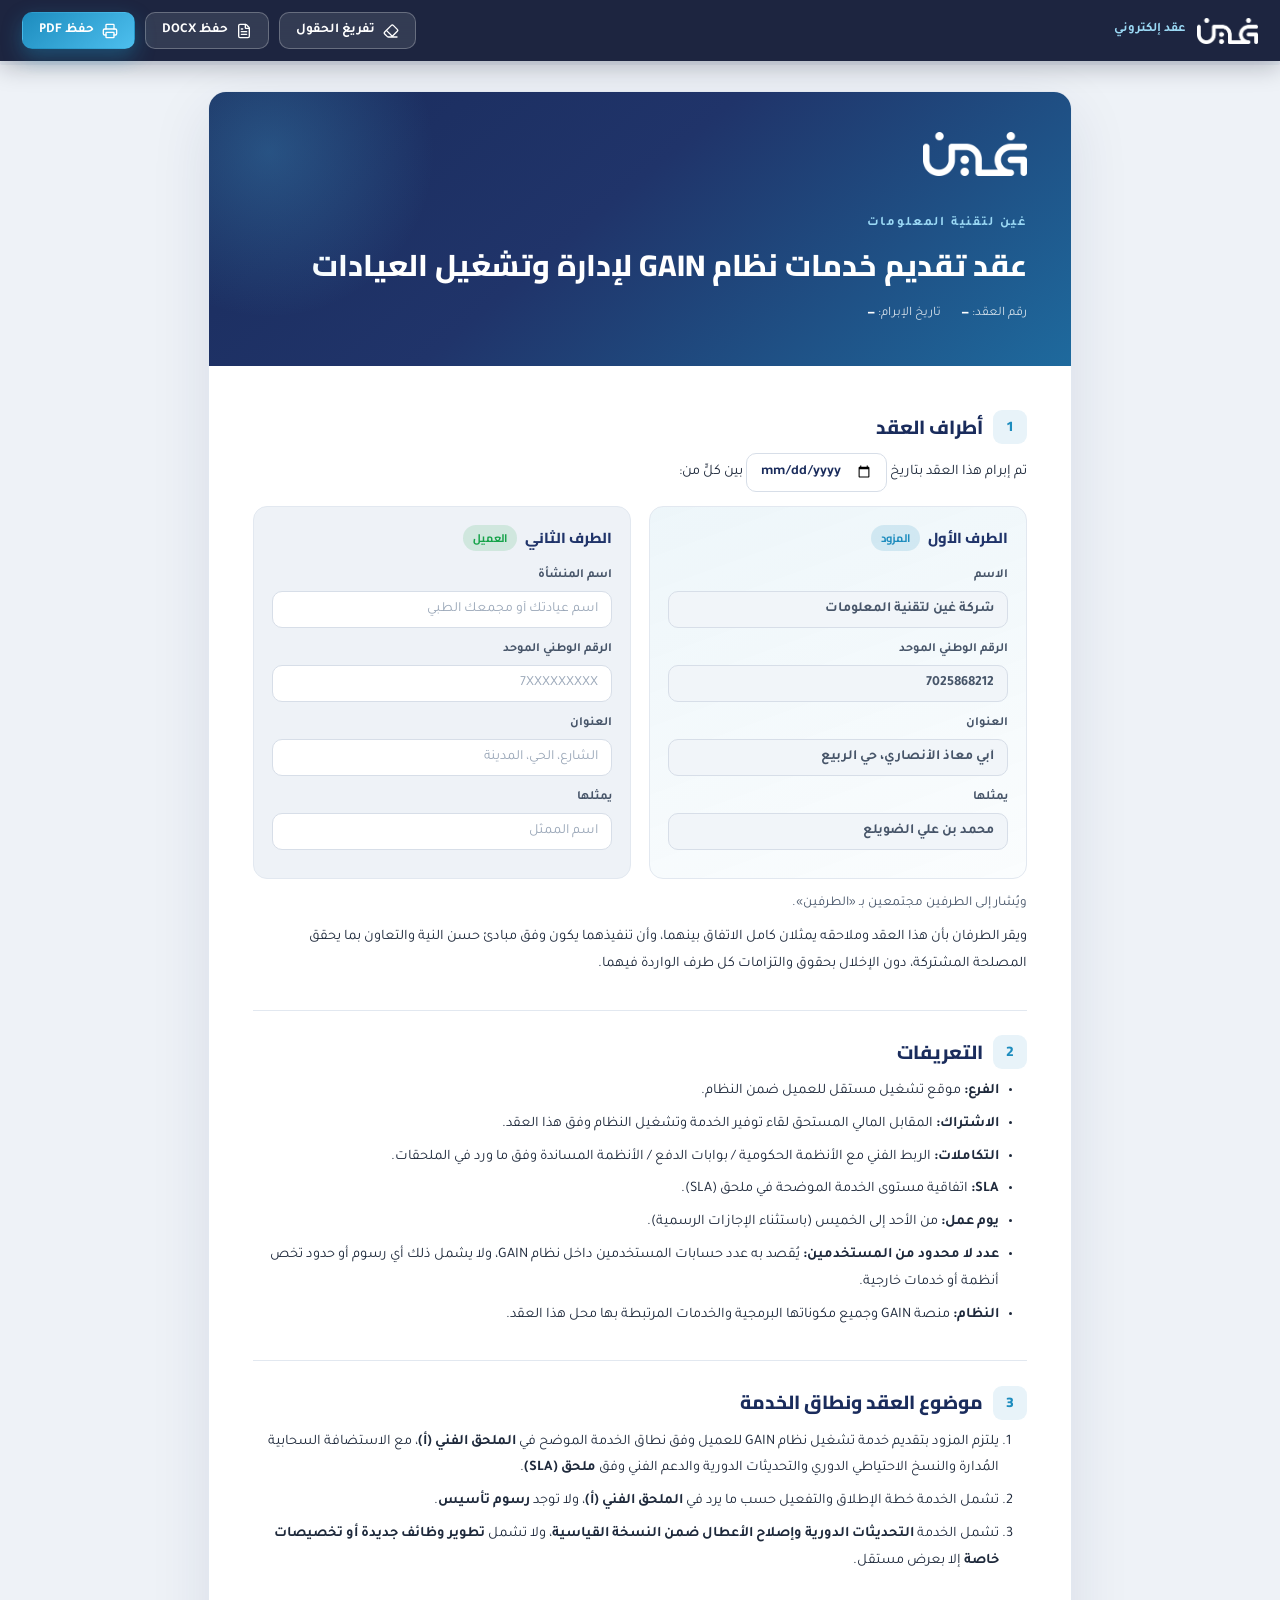
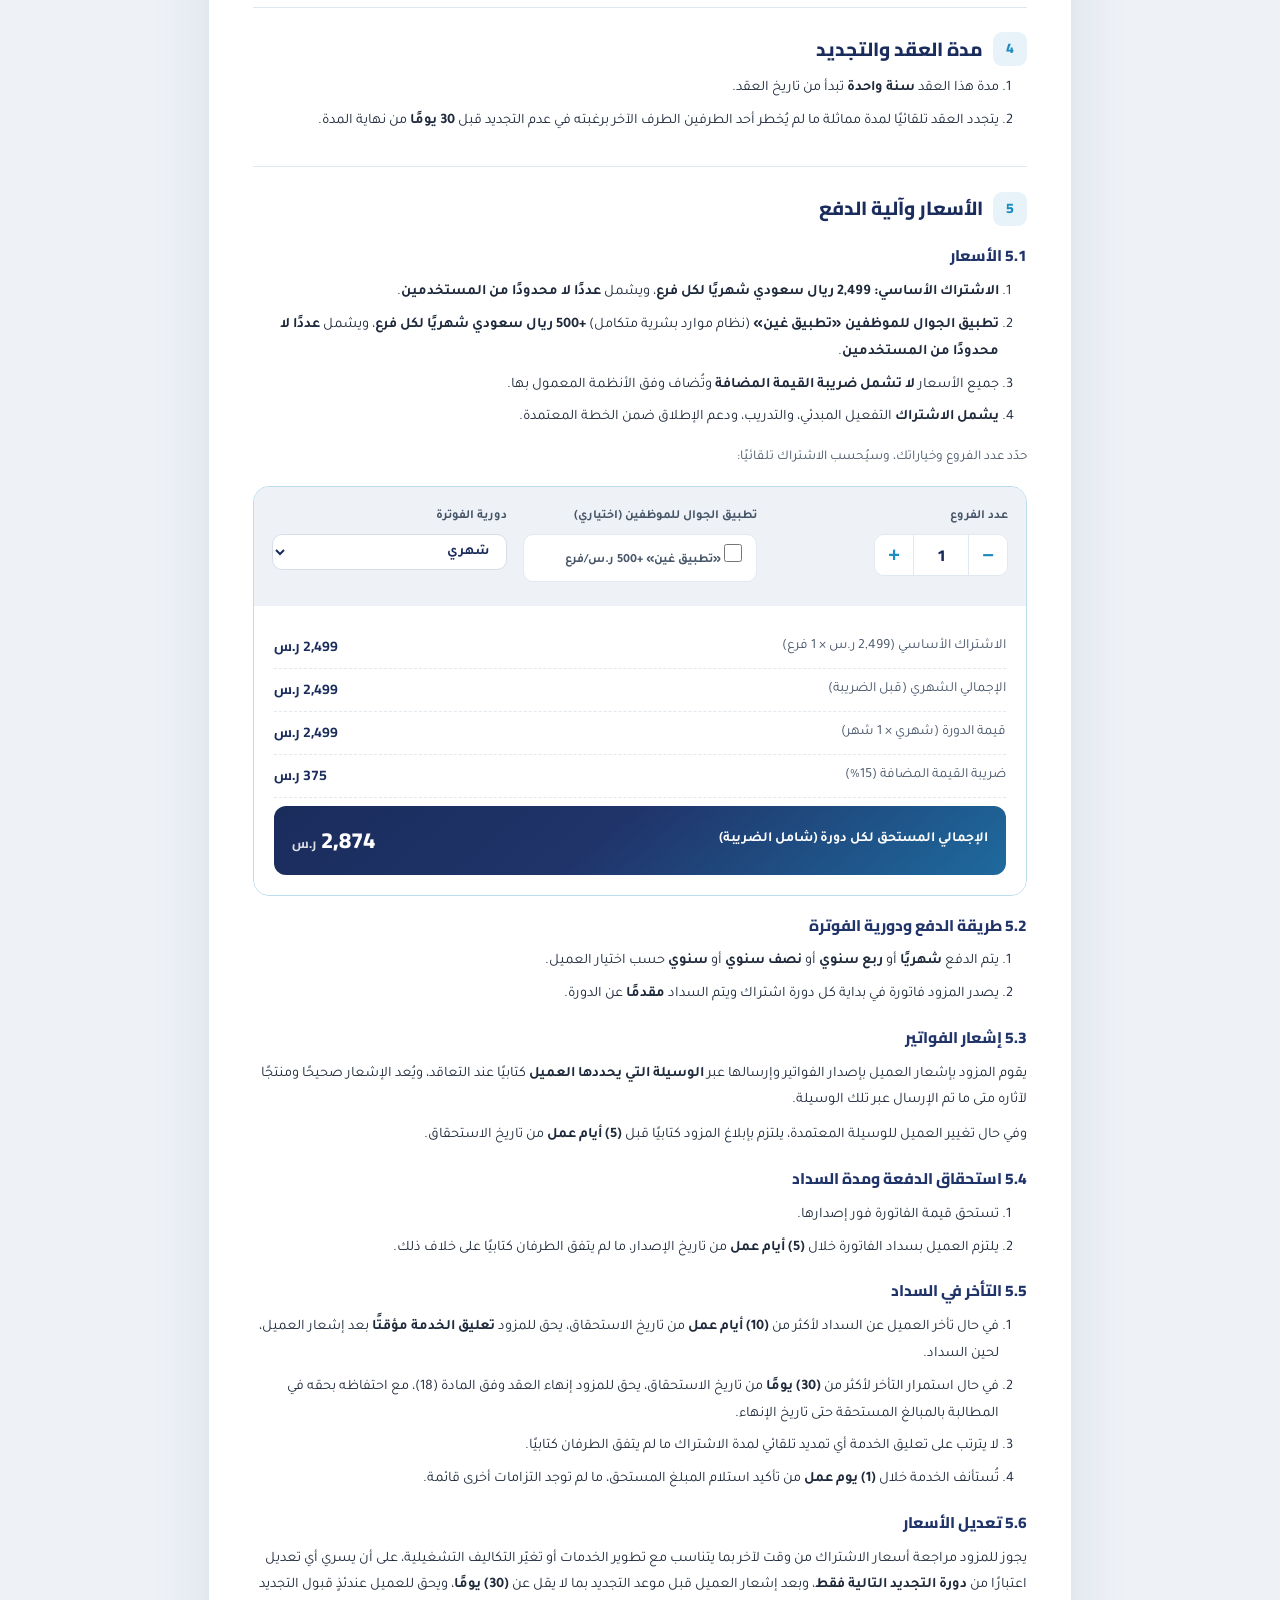
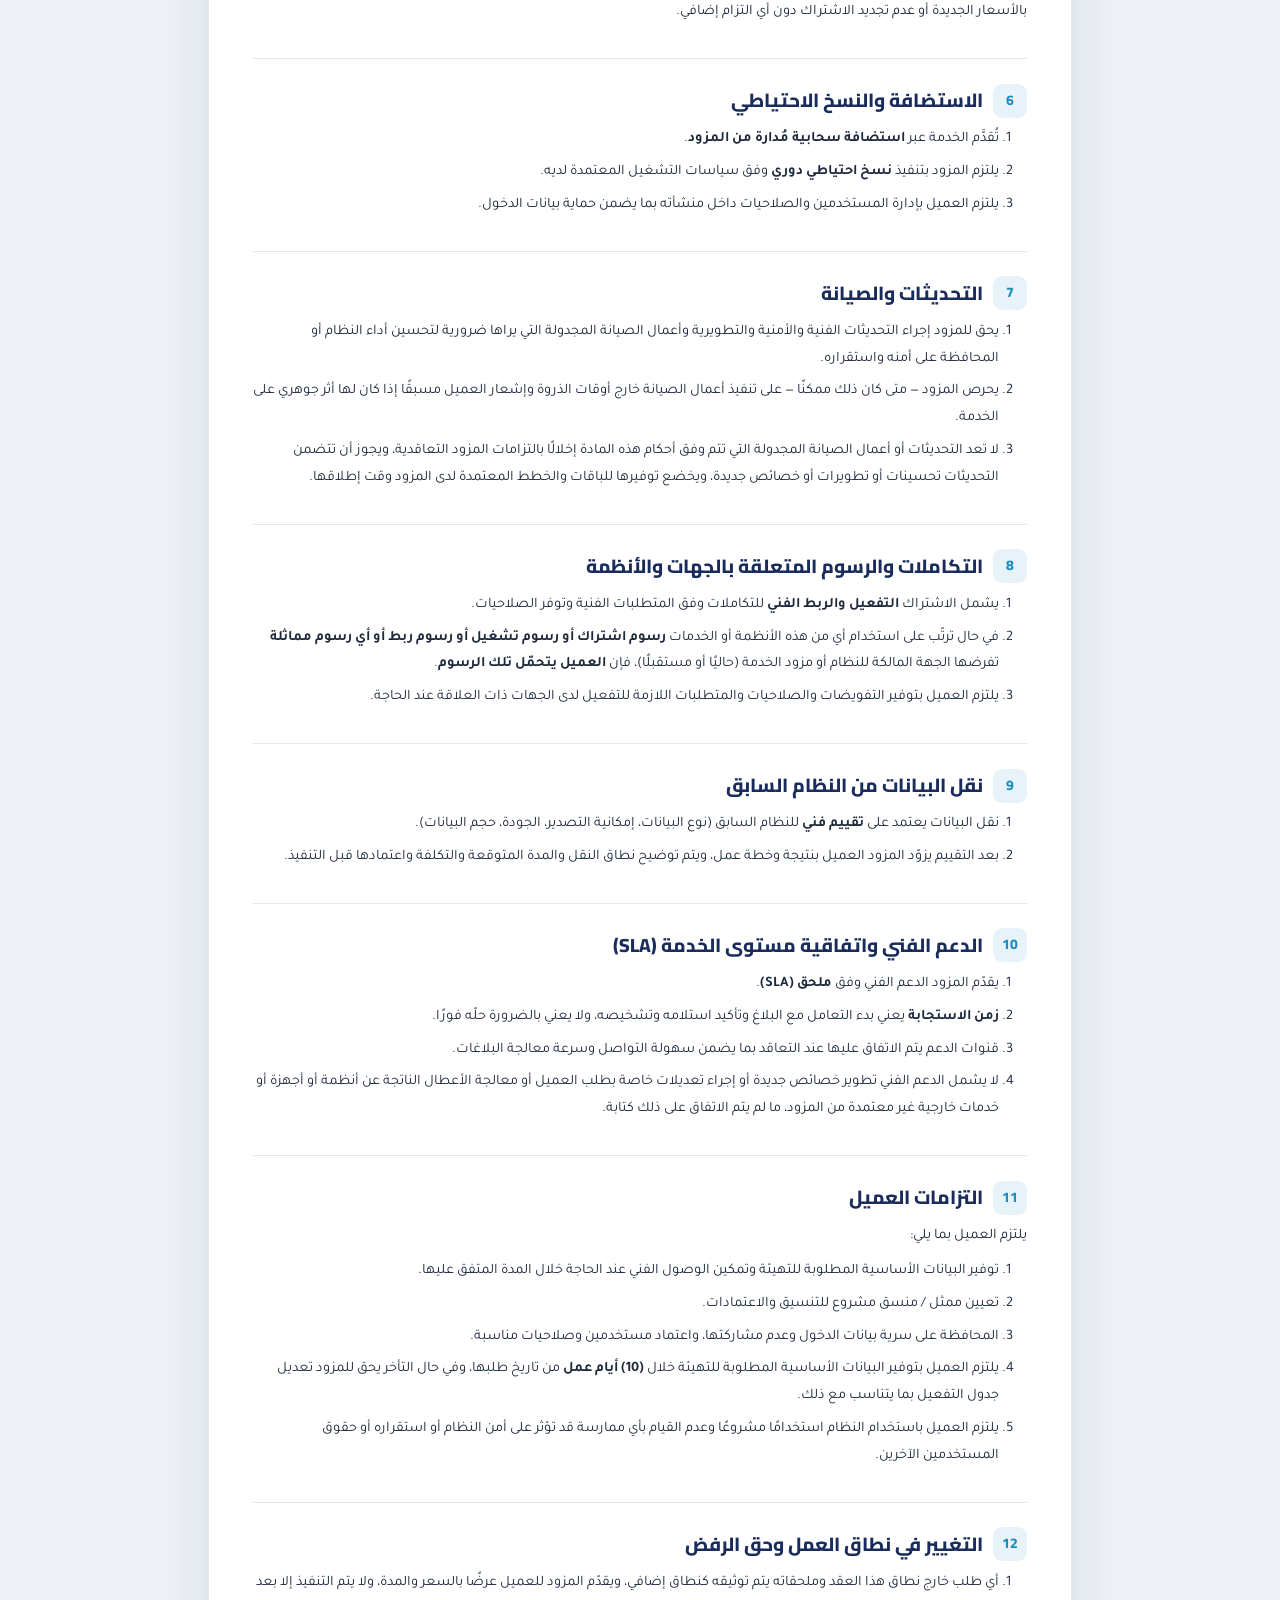
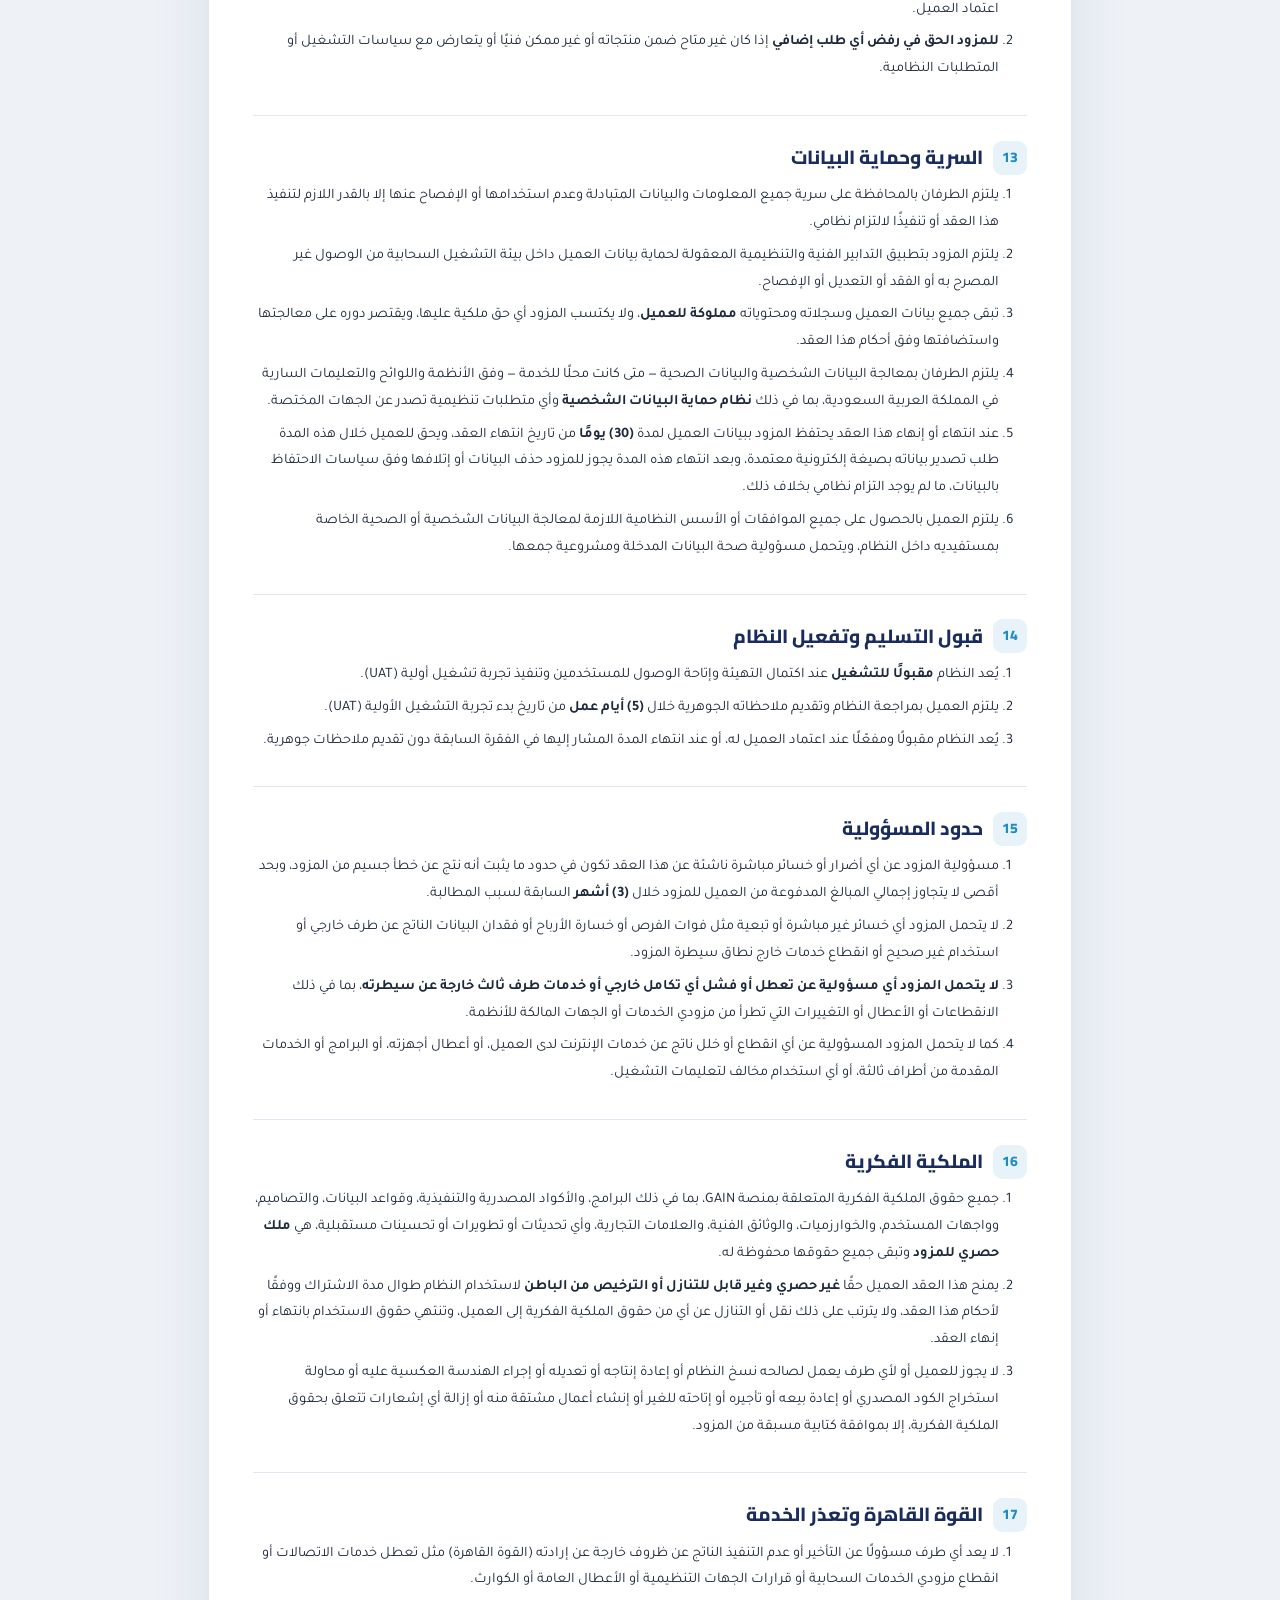
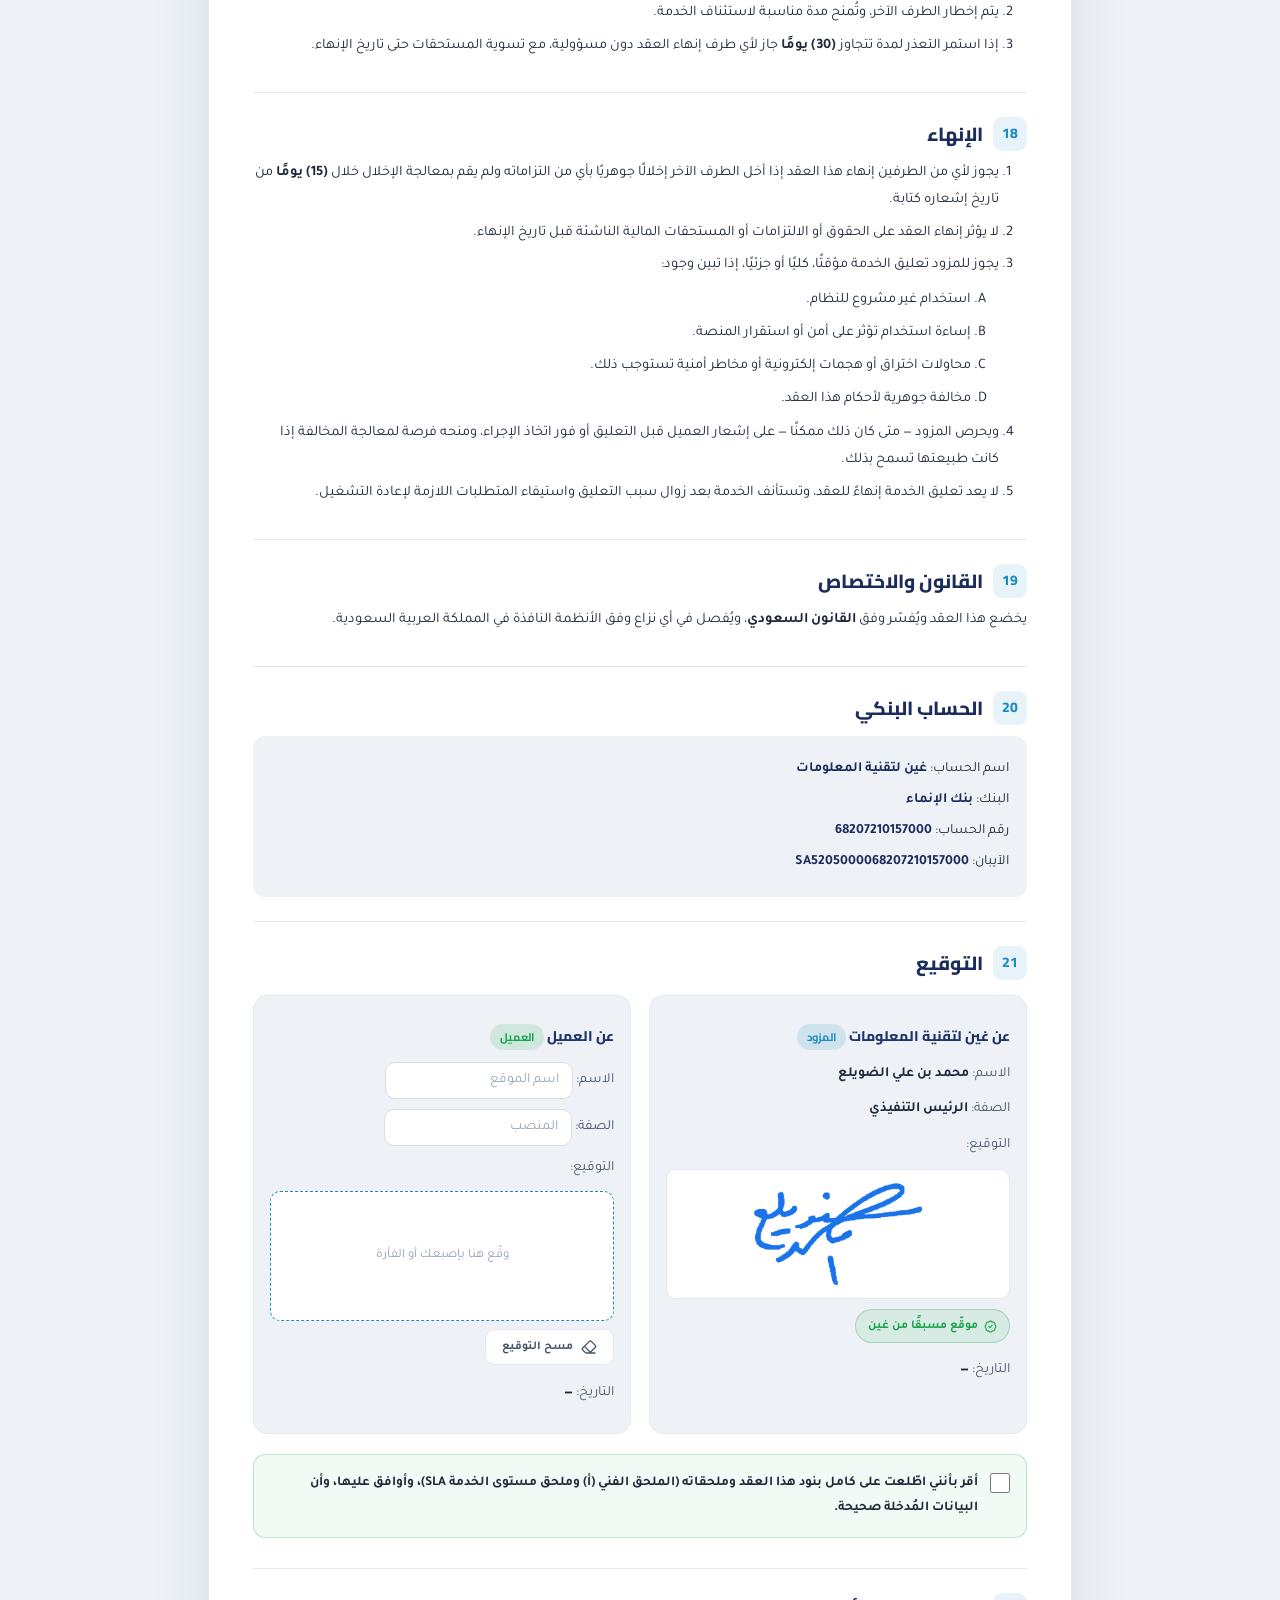
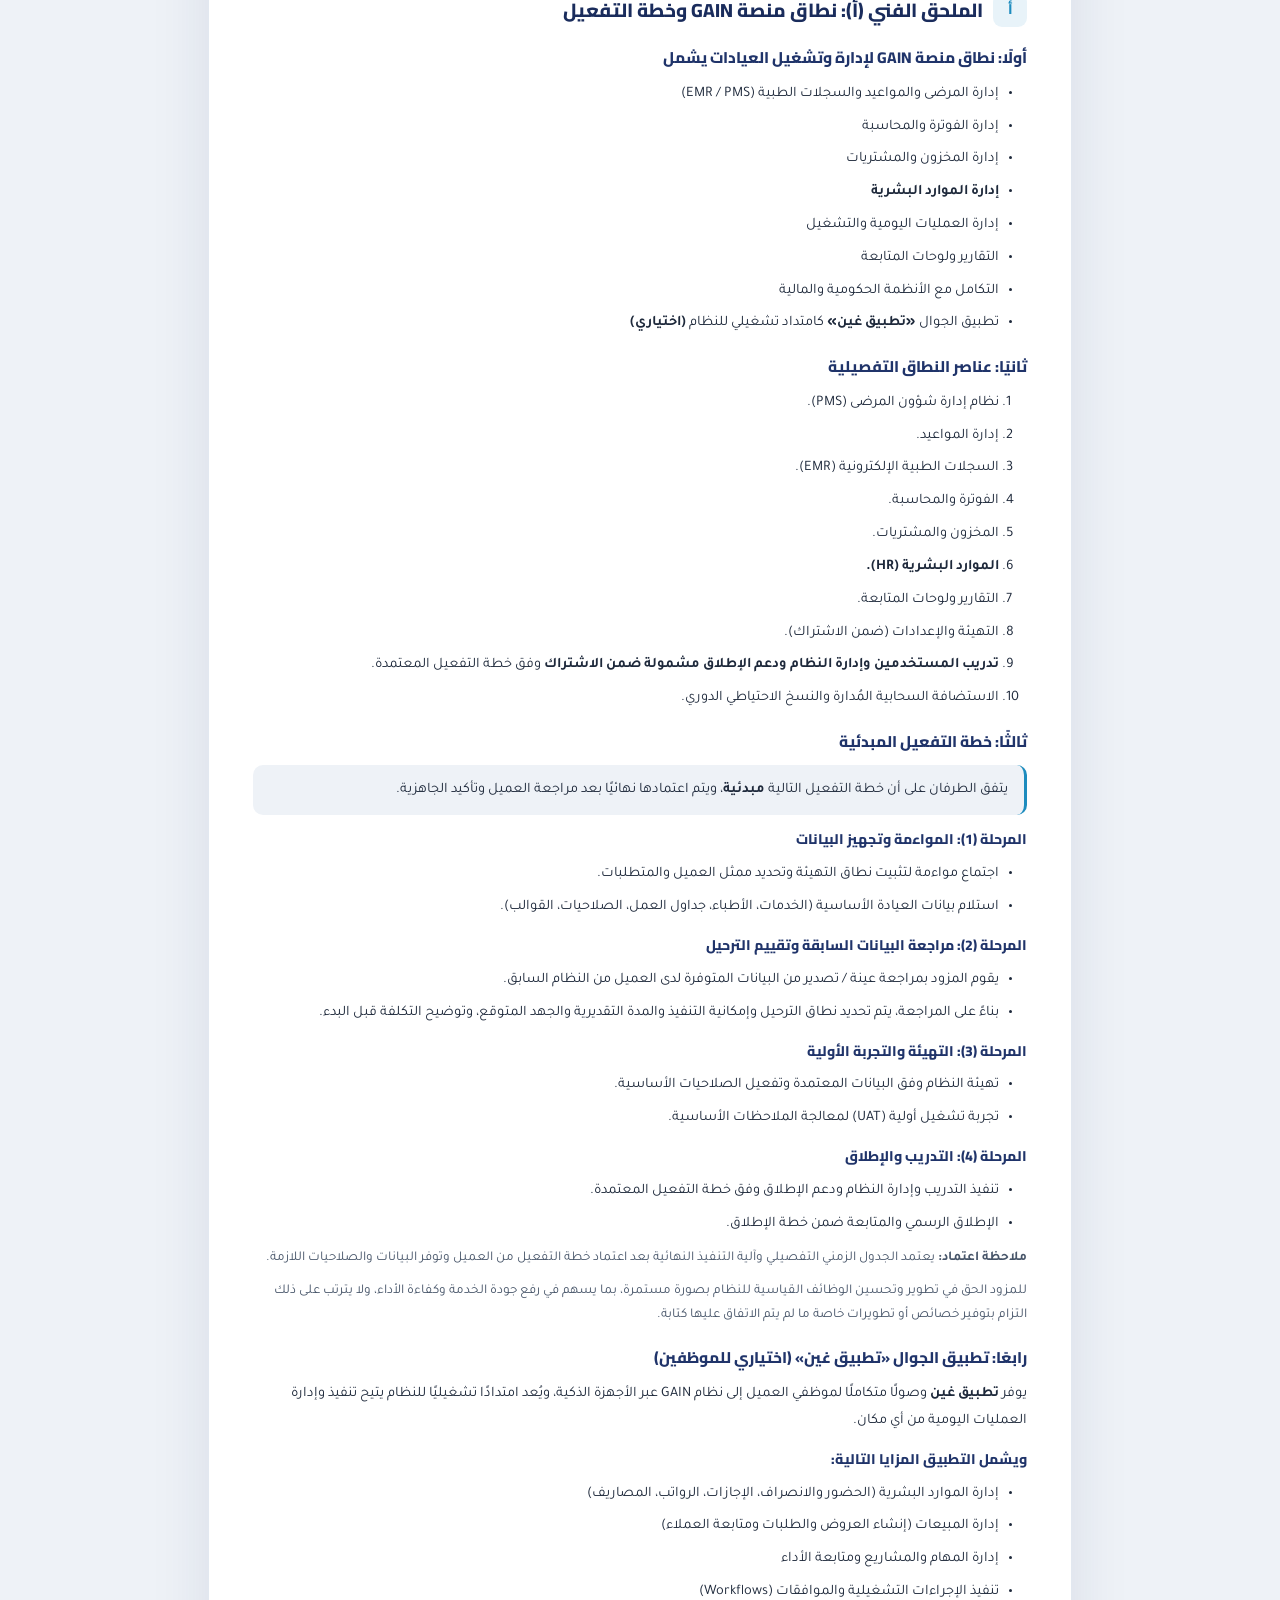
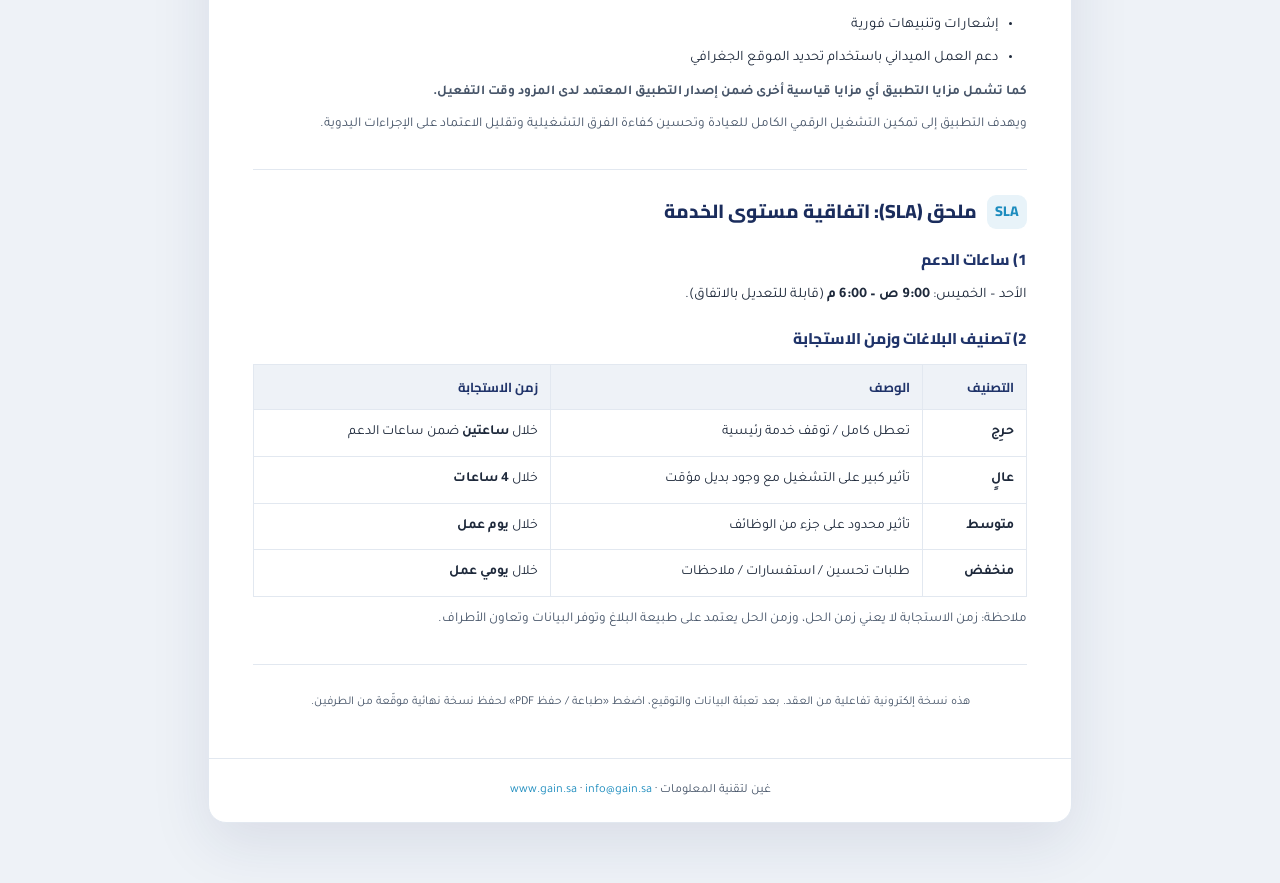
==== commit d2002cc4: "Contract v2: updated terms, pre-signed by Gain, PDF/DOCX save buttons - Replace contract body with t" ====
--- a/contract.html
+++ b/contract.html
@@ -5,6 +5,14 @@
 <title>عقد إلكتروني — نظام GAIN لإدارة وتشغيل العيادات</title>
 <meta name="viewport" content="width=device-width, initial-scale=1">
 <meta name="robots" content="noindex, nofollow">
+<link rel="preload" href="assets/fonts/cairo-400-arabic.woff2" as="font" type="font/woff2" crossorigin>
+<link rel="preload" href="assets/fonts/cairo-700-arabic.woff2" as="font" type="font/woff2" crossorigin>
+<link rel="preload" href="assets/fonts/cairo-800-arabic.woff2" as="font" type="font/woff2" crossorigin>
+<link rel="preload" href="assets/fonts/cairo-800-latin.woff2" as="font" type="font/woff2" crossorigin>
+<link rel="preload" href="assets/fonts/tajawal-400-arabic.woff2" as="font" type="font/woff2" crossorigin>
+<link rel="preload" href="assets/fonts/tajawal-500-arabic.woff2" as="font" type="font/woff2" crossorigin>
+<link rel="preload" href="assets/fonts/tajawal-700-arabic.woff2" as="font" type="font/woff2" crossorigin>
+<link rel="preload" href="assets/fonts/tajawal-400-latin.woff2" as="font" type="font/woff2" crossorigin>
 <link href="assets/fonts.css" rel="stylesheet">
 <script src="assets/lucide.min.js"></script>
 <style>
@@ -28,7 +36,7 @@
   .topbar .brand { display: flex; align-items: center; gap: 12px; }
   .topbar .brand img { height: 26px; }
   .topbar .brand span { font-size: 13px; font-weight: 700; color: var(--sky-pale); }
-  .topbar .acts { display: flex; gap: 10px; flex-wrap: wrap; }
+  .topbar .acts { display: flex; gap: 10px; flex-wrap: wrap; align-items: center; }
   .btn { display: inline-flex; align-items: center; gap: 8px; font-family: inherit; font-weight: 700; font-size: 13.5px;
     border-radius: 10px; padding: 9px 16px; cursor: pointer; border: 1px solid transparent; transition: transform .2s, background .2s, box-shadow .2s; }
   .btn svg { width: 16px; height: 16px; }
@@ -56,7 +64,6 @@
   .doc-body { padding: 20px 44px 44px; }
   @media (max-width: 620px) { .doc-head { padding: 30px 22px; } .doc-body { padding: 16px 22px 30px; } }
 
-  /* progress of filling */
   .fillbar { position: sticky; top: 58px; z-index: 40; height: 4px; background: var(--line); border-radius: 4px; overflow: hidden; margin: 0 0 8px; }
   .fillbar i { display: block; height: 100%; width: 0; background: linear-gradient(90deg, var(--sky-light), var(--sky)); transition: width .3s; }
 
@@ -69,10 +76,11 @@
   .art p { font-size: 14.5px; color: var(--ink); margin: 8px 0; }
   .art ul, .art ol { margin: 8px 28px 8px 0; }
   .art li { font-size: 14.5px; margin: 6px 0; }
+  .art ol.alpha { list-style: upper-alpha; }
   .art .muted { color: var(--ink-soft); font-size: 13.5px; }
   .lead-note { background: var(--bg); border-inline-start: 3px solid var(--sky); border-radius: 10px; padding: 12px 16px; font-size: 13.5px; color: var(--ink-soft); margin: 10px 0; }
 
-  /* inline fillable fields */
+  /* fields */
   .fld { font-family: inherit; font-size: 14px; font-weight: 600; color: var(--navy-deep); background: #fff;
     border: 1px solid #d7dee8; border-radius: 10px; padding: 9px 13px; min-width: 120px;
     transition: border-color .2s, box-shadow .2s, background .2s; }
@@ -82,7 +90,6 @@
   .fld[readonly] { background: #f1f5f9; color: var(--ink-soft); cursor: default; }
   .fld[readonly]:hover { border-color: #d7dee8; }
   .fld[readonly]:focus { border-color: #d7dee8; box-shadow: none; }
-  .fld.wide { min-width: 220px; }
   .fld.full { display: block; width: 100%; margin-top: 4px; }
   select.fld { cursor: pointer; }
   .party-grid { display: grid; grid-template-columns: 1fr 1fr; gap: 18px; margin-top: 14px; }
@@ -90,7 +97,7 @@
   .party { border: 1px solid var(--line); border-radius: 14px; padding: 18px; background: var(--bg); }
   .party.provider { background: linear-gradient(160deg, rgba(29,140,190,.08), rgba(29,140,190,.02)); }
   .party h4 { display: flex; align-items: center; gap: 8px; margin: 0 0 12px; font-size: 14.5px; }
-  .party h4 .tag { font-size: 11px; font-weight: 700; padding: 3px 10px; border-radius: 999px; }
+  .tag { font-size: 11px; font-weight: 700; padding: 3px 10px; border-radius: 999px; }
   .tag.prov { background: rgba(29,140,190,.15); color: var(--sky); }
   .tag.cli { background: rgba(22,163,74,.14); color: var(--ok); }
   .field-row { margin: 10px 0; }
@@ -125,20 +132,23 @@
   .bank { background: var(--bg); border-radius: 12px; padding: 16px 18px; margin-top: 10px; font-size: 14px; }
   .bank div { margin: 5px 0; }
   .bank b { color: var(--navy-deep); }
+  .ltr { direction: ltr; unicode-bidi: embed; display: inline-block; }
 
   /* signatures */
   .sign-grid { display: grid; grid-template-columns: 1fr 1fr; gap: 18px; margin-top: 14px; }
   @media (max-width: 620px) { .sign-grid { grid-template-columns: 1fr; } }
   .sign-box { border: 1px solid var(--line); border-radius: 14px; padding: 16px; background: var(--bg); }
   .sign-box h4 { margin-bottom: 12px; }
+  .sign-line { margin: 10px 0; font-size: 14px; }
+  .sign-line span.k { color: var(--ink-soft); }
+  .sig-slot { height: 130px; margin-top: 8px; border-radius: 10px; display: grid; place-items: center; background: #fff; border: 1px solid var(--line); }
+  .sig-slot img { max-height: 104px; max-width: 88%; object-fit: contain; }
+  .signed-chip { display: inline-flex; align-items: center; gap: 6px; margin-top: 10px; font-size: 12px; font-weight: 700; color: var(--ok); background: rgba(22,163,74,.1); border: 1px solid rgba(22,163,74,.28); border-radius: 999px; padding: 5px 12px; }
+  .signed-chip svg { width: 13px; height: 13px; }
   .sign-pad-wrap { position: relative; margin-top: 8px; }
-  .sign-pad { width: 100%; height: 150px; background: #fff; border: 1px dashed var(--sky); border-radius: 10px; touch-action: none; cursor: crosshair; display: block; }
+  .sign-pad { width: 100%; height: 130px; background: #fff; border: 1px dashed var(--sky); border-radius: 10px; touch-action: none; cursor: crosshair; display: block; }
   .sign-pad-hint { position: absolute; inset: 0; display: grid; place-items: center; color: #94a3b8; font-size: 13px; pointer-events: none; }
-  .sign-clear { margin-top: 8px; font-size: 12px; }
-  .sign-static { font-size: 14px; }
-  .sign-static .line { margin: 12px 0; }
-  .sign-static .line span { color: var(--ink-soft); }
-  .sign-static .draw { height: 60px; border-bottom: 1px solid var(--line); }
+  .sign-clear { margin-top: 8px; font-size: 12px; color: var(--ink-soft); border-color: var(--line); background: #fff; }
 
   .agree { display: flex; align-items: flex-start; gap: 12px; margin: 20px 0 6px; background: rgba(22,163,74,.06); border: 1px solid rgba(22,163,74,.25); border-radius: 12px; padding: 16px; }
   .agree input { width: 20px; height: 20px; margin-top: 2px; accent-color: var(--ok); flex-shrink: 0; cursor: pointer; }
@@ -158,11 +168,9 @@
     .doc-head { -webkit-print-color-adjust: exact; print-color-adjust: exact; border-radius: 0; }
     .art { break-inside: avoid; }
     .fld { background: transparent !important; border: none; border-bottom: 1px solid #333; border-radius: 0; box-shadow: none; color: #000; }
-    .stepper { border: none; }
-    .stepper input { border: none; }
-    .toggle { border: none; background: transparent; }
-    .calc, .party, .sign-box, .bank, .calc-controls, .calc .summary { background: #fff !important; }
-    .sum-total { -webkit-print-color-adjust: exact; print-color-adjust: exact; }
+    .stepper, .stepper input, .toggle { border: none; background: transparent; }
+    .calc, .party, .sign-box, .bank, .calc-controls, .calc .summary, .sig-slot { background: #fff !important; }
+    .sum-total, .signed-chip { -webkit-print-color-adjust: exact; print-color-adjust: exact; }
   }
 </style>
 </head>
@@ -176,7 +184,8 @@
   <div class="acts">
     <span class="save-note" id="saveNote"><i data-lucide="check"></i> حُفظت بياناتك</span>
     <button class="btn btn-ghost" id="clearBtn"><i data-lucide="eraser"></i> تفريغ الحقول</button>
-    <button class="btn btn-primary" id="printBtn"><i data-lucide="printer"></i> طباعة / حفظ PDF</button>
+    <button class="btn btn-ghost" id="docxBtn"><i data-lucide="file-text"></i> حفظ DOCX</button>
+    <button class="btn btn-primary" id="printBtn"><i data-lucide="printer"></i> حفظ PDF</button>
   </div>
 </div>
 
@@ -196,35 +205,34 @@
 
     <div class="doc-body">
 
-      <!-- المادة 1 -->
+      <!-- 1 -->
       <section class="art">
         <h2><span class="n">1</span> أطراف العقد</h2>
         <p>تم إبرام هذا العقد بتاريخ
-          <input class="fld" type="date" id="contractDate" data-k="contractDate">
+          <input class="fld" type="date" data-k="contractDate">
           بين كلٍّ من:</p>
 
         <div class="party-grid">
           <div class="party provider">
             <h4>الطرف الأول <span class="tag prov">المزود</span></h4>
-            <div class="field-row"><label>الاسم</label><input class="fld full" data-k="provName" value="غين لتقنية المعلومات" readonly></div>
-            <div class="field-row"><label>سجل / رقم المنشأة</label><input class="fld full" data-k="provCR" placeholder="__________"></div>
-            <div class="field-row"><label>العنوان</label><input class="fld full" data-k="provAddr" placeholder="__________"></div>
-            <div class="field-row"><label>يمثلها</label><input class="fld full" data-k="provRep" placeholder="اسم الممثل"></div>
-            <div class="field-row"><label>بصفته</label><input class="fld full" data-k="provTitle" value="الرئيس التنفيذي"></div>
+            <div class="field-row"><label>الاسم</label><input class="fld full" data-k="provName" value="شركة غين لتقنية المعلومات" readonly></div>
+            <div class="field-row"><label>الرقم الوطني الموحد</label><input class="fld full" data-k="provCR" value="7025868212" readonly></div>
+            <div class="field-row"><label>العنوان</label><input class="fld full" data-k="provAddr" value="أبي معاذ الأنصاري، حي الربيع" readonly></div>
+            <div class="field-row"><label>يمثلها</label><input class="fld full" data-k="provRep" value="محمد بن علي الضويلع" readonly></div>
           </div>
           <div class="party">
             <h4>الطرف الثاني <span class="tag cli">العميل</span></h4>
-            <div class="field-row"><label>اسم المنشأة / العميل</label><input class="fld full" data-k="cliName" placeholder="اسم عيادتك أو منشأتك"></div>
-            <div class="field-row"><label>سجل / رقم الترخيص</label><input class="fld full" data-k="cliCR" placeholder="__________"></div>
-            <div class="field-row"><label>العنوان</label><input class="fld full" data-k="cliAddr" placeholder="__________"></div>
+            <div class="field-row"><label>اسم المنشأة</label><input class="fld full" data-k="cliName" placeholder="اسم عيادتك أو مجمعك الطبي"></div>
+            <div class="field-row"><label>الرقم الوطني الموحد</label><input class="fld full" data-k="cliCR" placeholder="7XXXXXXXXX"></div>
+            <div class="field-row"><label>العنوان</label><input class="fld full" data-k="cliAddr" placeholder="الشارع، الحي، المدينة"></div>
             <div class="field-row"><label>يمثلها</label><input class="fld full" data-k="cliRep" placeholder="اسم الممثل"></div>
-            <div class="field-row"><label>بصفته</label><input class="fld full" data-k="cliTitle" placeholder="المنصب"></div>
           </div>
         </div>
         <p class="muted" style="margin-top:12px">ويُشار إلى الطرفين مجتمعين بـ «الطرفين».</p>
-      </section>
-
-      <!-- المادة 2 -->
+        <p>ويقر الطرفان بأن هذا العقد وملاحقه يمثلان كامل الاتفاق بينهما، وأن تنفيذهما يكون وفق مبادئ حسن النية والتعاون بما يحقق المصلحة المشتركة، دون الإخلال بحقوق والتزامات كل طرف الواردة فيهما.</p>
+      </section>
+
+      <!-- 2 -->
       <section class="art">
         <h2><span class="n">2</span> التعريفات</h2>
         <ul>
@@ -234,34 +242,41 @@
           <li><b>SLA:</b> اتفاقية مستوى الخدمة الموضحة في ملحق (SLA).</li>
           <li><b>يوم عمل:</b> من الأحد إلى الخميس (باستثناء الإجازات الرسمية).</li>
           <li><b>عدد لا محدود من المستخدمين:</b> يُقصد به عدد حسابات المستخدمين داخل نظام GAIN، ولا يشمل ذلك أي رسوم أو حدود تخص أنظمة أو خدمات خارجية.</li>
+          <li><b>النظام:</b> منصة GAIN وجميع مكوناتها البرمجية والخدمات المرتبطة بها محل هذا العقد.</li>
         </ul>
       </section>
 
-      <!-- المادة 3 -->
+      <!-- 3 -->
       <section class="art">
         <h2><span class="n">3</span> موضوع العقد ونطاق الخدمة</h2>
         <ol>
-          <li>يلتزم المزود بتقديم خدمة تشغيل نظام GAIN للعميل وفق نطاق الخدمة الموضح في الملحق الفني (أ) والملحق الفني (ب)، مع الاستضافة السحابية المُدارة والنسخ الاحتياطي الدوري والتحديثات الدورية والدعم الفني وفق ملحق (SLA).</li>
-          <li>تشمل الخدمة خطة الإطلاق والتفعيل حسب ما يرد في الملحق الفني (أ)، ولا توجد رسوم تأسيس.</li>
-          <li>تشمل الخدمة التحديثات الدورية وإصلاح الأعطال ضمن النسخة القياسية، ولا تشمل تطوير وظائف جديدة أو تخصيصات خاصة إلا بعرض مستقل.</li>
-        </ol>
-      </section>
-
-      <!-- المادة 4 -->
+          <li>يلتزم المزود بتقديم خدمة تشغيل نظام GAIN للعميل وفق نطاق الخدمة الموضح في <b>الملحق الفني (أ)</b>، مع الاستضافة السحابية المُدارة والنسخ الاحتياطي الدوري والتحديثات الدورية والدعم الفني وفق <b>ملحق (SLA)</b>.</li>
+          <li>تشمل الخدمة خطة الإطلاق والتفعيل حسب ما يرد في <b>الملحق الفني (أ)</b>، ولا توجد <b>رسوم تأسيس</b>.</li>
+          <li>تشمل الخدمة <b>التحديثات الدورية وإصلاح الأعطال ضمن النسخة القياسية</b>، ولا تشمل <b>تطوير وظائف جديدة أو تخصيصات خاصة</b> إلا بعرض مستقل.</li>
+        </ol>
+      </section>
+
+      <!-- 4 -->
       <section class="art">
         <h2><span class="n">4</span> مدة العقد والتجديد</h2>
         <ol>
-          <li>مدة هذا العقد سنة واحدة تبدأ من تاريخ التفعيل الفعلي:
-            <input class="fld" type="date" id="activationDate" data-k="activationDate">.</li>
+          <li>مدة هذا العقد <b>سنة واحدة</b> تبدأ من تاريخ العقد.</li>
           <li>يتجدد العقد تلقائيًا لمدة مماثلة ما لم يُخطر أحد الطرفين الطرف الآخر برغبته في عدم التجديد قبل <b>30 يومًا</b> من نهاية المدة.</li>
         </ol>
       </section>
 
-      <!-- المادة 5 -->
+      <!-- 5 -->
       <section class="art">
         <h2><span class="n">5</span> الأسعار وآلية الدفع</h2>
-        <p class="muted">حدّد عدد الفروع وخياراتك، وسيُحسب الاشتراك تلقائيًا. الأسعار لا تشمل ضريبة القيمة المضافة (15%).</p>
-
+        <h3>5.1 الأسعار</h3>
+        <ol>
+          <li><b>الاشتراك الأساسي: 2,499 ريال سعودي شهريًا لكل فرع</b>، ويشمل <b>عددًا لا محدودًا من المستخدمين</b>.</li>
+          <li><b>تطبيق الجوال للموظفين «تطبيق غين»</b> (نظام موارد بشرية متكامل) <b>+500 ريال سعودي شهريًا لكل فرع</b>، ويشمل <b>عددًا لا محدودًا من المستخدمين</b>.</li>
+          <li>جميع الأسعار <b>لا تشمل ضريبة القيمة المضافة</b> وتُضاف وفق الأنظمة المعمول بها.</li>
+          <li><b>يشمل الاشتراك</b> التفعيل المبدئي، والتدريب، ودعم الإطلاق ضمن الخطة المعتمدة.</li>
+        </ol>
+
+        <p class="muted" style="margin-top:14px">حدّد عدد الفروع وخياراتك، وسيُحسب الاشتراك تلقائيًا:</p>
         <div class="calc">
           <div class="calc-controls">
             <div class="ctrl">
@@ -298,181 +313,225 @@
 
         <h3>5.2 طريقة الدفع ودورية الفوترة</h3>
         <ol>
-          <li>يتم الدفع شهريًا أو ربع سنوي أو نصف سنوي أو سنوي حسب اختيار العميل.</li>
-          <li>يصدر المزود فاتورة في بداية كل دورة اشتراك ويتم السداد مقدمًا عن الدورة.</li>
-          <li>يقوم المزود بإشعار العميل بإصدار الفواتير عبر الوسيلة التي يحددها العميل كتابيًا عند التعاقد، ويُعد الإشعار صحيحًا منتجًا لآثاره متى ما تم الإرسال عبر تلك الوسيلة. وفي حال تغيير الوسيلة، يلتزم العميل بإبلاغ المزود كتابيًا قبل (5) أيام عمل من تاريخ الاستحقاق.</li>
-        </ol>
-        <h3>5.3 استحقاق الدفعة ومدة السداد</h3>
+          <li>يتم الدفع <b>شهريًا</b> أو <b>ربع سنوي</b> أو <b>نصف سنوي</b> أو <b>سنوي</b> حسب اختيار العميل.</li>
+          <li>يصدر المزود فاتورة في بداية كل دورة اشتراك ويتم السداد <b>مقدمًا</b> عن الدورة.</li>
+        </ol>
+
+        <h3>5.3 إشعار الفواتير</h3>
+        <p>يقوم المزود بإشعار العميل بإصدار الفواتير وإرسالها عبر <b>الوسيلة التي يحددها العميل</b> كتابيًا عند التعاقد، ويُعد الإشعار صحيحًا ومنتجًا لآثاره متى ما تم الإرسال عبر تلك الوسيلة.</p>
+        <p>وفي حال تغيير العميل للوسيلة المعتمدة، يلتزم بإبلاغ المزود كتابيًا قبل <b>(5) أيام عمل</b> من تاريخ الاستحقاق.</p>
+
+        <h3>5.4 استحقاق الدفعة ومدة السداد</h3>
         <ol>
           <li>تستحق قيمة الفاتورة فور إصدارها.</li>
-          <li>يلتزم العميل بسداد الفاتورة خلال (5) أيام عمل من تاريخ الإصدار، ما لم يتفق الطرفان كتابيًا على خلاف ذلك.</li>
-        </ol>
-        <h3>5.4 التأخر في السداد</h3>
-        <ol>
-          <li>في حال تأخر العميل عن السداد لأكثر من (10) أيام عمل من تاريخ الاستحقاق، يحق للمزود تعليق الخدمة مؤقتًا بعد إشعار العميل، لحين السداد.</li>
-          <li>في حال استمرار التأخر لأكثر من (30) يومًا من تاريخ الاستحقاق، يحق للمزود إنهاء العقد وفق المادة (16)، مع احتفاظه بحقه في المطالبة بالمبالغ المستحقة حتى تاريخ الإنهاء.</li>
+          <li>يلتزم العميل بسداد الفاتورة خلال <b>(5) أيام عمل</b> من تاريخ الإصدار، ما لم يتفق الطرفان كتابيًا على خلاف ذلك.</li>
+        </ol>
+
+        <h3>5.5 التأخر في السداد</h3>
+        <ol>
+          <li>في حال تأخر العميل عن السداد لأكثر من <b>(10) أيام عمل</b> من تاريخ الاستحقاق، يحق للمزود <b>تعليق الخدمة مؤقتًا</b> بعد إشعار العميل، لحين السداد.</li>
+          <li>في حال استمرار التأخر لأكثر من <b>(30) يومًا</b> من تاريخ الاستحقاق، يحق للمزود إنهاء العقد وفق المادة (18)، مع احتفاظه بحقه في المطالبة بالمبالغ المستحقة حتى تاريخ الإنهاء.</li>
           <li>لا يترتب على تعليق الخدمة أي تمديد تلقائي لمدة الاشتراك ما لم يتفق الطرفان كتابيًا.</li>
-          <li>تُستأنف الخدمة خلال (1) يوم عمل من تأكيد استلام المبلغ المستحق، ما لم توجد التزامات أخرى قائمة.</li>
-        </ol>
-      </section>
-
-      <!-- المادة 6 -->
+          <li>تُستأنف الخدمة خلال <b>(1) يوم عمل</b> من تأكيد استلام المبلغ المستحق، ما لم توجد التزامات أخرى قائمة.</li>
+        </ol>
+
+        <h3>5.6 تعديل الأسعار</h3>
+        <p>يجوز للمزود مراجعة أسعار الاشتراك من وقت لآخر بما يتناسب مع تطوير الخدمات أو تغيّر التكاليف التشغيلية، على أن يسري أي تعديل اعتبارًا من <b>دورة التجديد التالية فقط</b>، وبعد إشعار العميل قبل موعد التجديد بما لا يقل عن <b>(30) يومًا</b>، ويحق للعميل عندئذٍ قبول التجديد بالأسعار الجديدة أو عدم تجديد الاشتراك دون أي التزام إضافي.</p>
+      </section>
+
+      <!-- 6 -->
       <section class="art">
         <h2><span class="n">6</span> الاستضافة والنسخ الاحتياطي</h2>
         <ol>
-          <li>تُقدَّم الخدمة عبر استضافة سحابية مُدارة من المزود.</li>
-          <li>يلتزم المزود بتنفيذ نسخ احتياطي دوري وفق سياسات التشغيل المعتمدة لديه.</li>
+          <li>تُقدَّم الخدمة عبر <b>استضافة سحابية مُدارة من المزود</b>.</li>
+          <li>يلتزم المزود بتنفيذ <b>نسخ احتياطي دوري</b> وفق سياسات التشغيل المعتمدة لديه.</li>
           <li>يلتزم العميل بإدارة المستخدمين والصلاحيات داخل منشأته بما يضمن حماية بيانات الدخول.</li>
         </ol>
       </section>
 
-      <!-- المادة 7 -->
-      <section class="art">
-        <h2><span class="n">7</span> التكاملات والرسوم المتعلقة بالجهات والأنظمة</h2>
-        <ol>
-          <li>يشمل الاشتراك التفعيل والربط الفني للتكاملات المذكورة في هذا العقد وملحقاته وفق المتطلبات الفنية وتوفر الصلاحيات.</li>
-          <li>في حال ترتّب على استخدام أي من هذه الأنظمة أو الخدمات رسوم اشتراك أو تشغيل أو ربط أو أي رسوم مماثلة تفرضها الجهة المالكة للنظام أو مزود الخدمة (حاليًا أو مستقبلًا)، فإن العميل يتحمّل تلك الرسوم.</li>
+      <!-- 7 -->
+      <section class="art">
+        <h2><span class="n">7</span> التحديثات والصيانة</h2>
+        <ol>
+          <li>يحق للمزود إجراء التحديثات الفنية والأمنية والتطويرية وأعمال الصيانة المجدولة التي يراها ضرورية لتحسين أداء النظام أو المحافظة على أمنه واستقراره.</li>
+          <li>يحرص المزود — متى كان ذلك ممكنًا — على تنفيذ أعمال الصيانة خارج أوقات الذروة وإشعار العميل مسبقًا إذا كان لها أثر جوهري على الخدمة.</li>
+          <li>لا تعد التحديثات أو أعمال الصيانة المجدولة التي تتم وفق أحكام هذه المادة إخلالًا بالتزامات المزود التعاقدية، ويجوز أن تتضمن التحديثات تحسينات أو تطويرات أو خصائص جديدة، ويخضع توفيرها للباقات والخطط المعتمدة لدى المزود وقت إطلاقها.</li>
+        </ol>
+      </section>
+
+      <!-- 8 -->
+      <section class="art">
+        <h2><span class="n">8</span> التكاملات والرسوم المتعلقة بالجهات والأنظمة</h2>
+        <ol>
+          <li>يشمل الاشتراك <b>التفعيل والربط الفني</b> للتكاملات وفق المتطلبات الفنية وتوفر الصلاحيات.</li>
+          <li>في حال ترتّب على استخدام أي من هذه الأنظمة أو الخدمات <b>رسوم اشتراك أو رسوم تشغيل أو رسوم ربط أو أي رسوم مماثلة</b> تفرضها الجهة المالكة للنظام أو مزود الخدمة (حاليًا أو مستقبلًا)، فإن <b>العميل يتحمّل تلك الرسوم</b>.</li>
           <li>يلتزم العميل بتوفير التفويضات والصلاحيات والمتطلبات اللازمة للتفعيل لدى الجهات ذات العلاقة عند الحاجة.</li>
         </ol>
       </section>
 
-      <!-- المادة 8 -->
-      <section class="art">
-        <h2><span class="n">8</span> نقل البيانات من النظام السابق</h2>
-        <ol>
-          <li>نقل البيانات يعتمد على تقييم فني للنظام السابق (نوع البيانات، إمكانية التصدير، الجودة، حجم البيانات).</li>
+      <!-- 9 -->
+      <section class="art">
+        <h2><span class="n">9</span> نقل البيانات من النظام السابق</h2>
+        <ol>
+          <li>نقل البيانات يعتمد على <b>تقييم فني</b> للنظام السابق (نوع البيانات، إمكانية التصدير، الجودة، حجم البيانات).</li>
           <li>بعد التقييم يزوّد المزود العميل بنتيجة وخطة عمل، ويتم توضيح نطاق النقل والمدة المتوقعة والتكلفة واعتمادها قبل التنفيذ.</li>
         </ol>
       </section>
 
-      <!-- المادة 9 -->
-      <section class="art">
-        <h2><span class="n">9</span> الدعم الفني واتفاقية مستوى الخدمة (SLA)</h2>
-        <ol>
-          <li>يقدّم المزود الدعم الفني وفق ملحق (SLA).</li>
-          <li>زمن الاستجابة يعني بدء التعامل مع البلاغ وتأكيد استلامه وتشخيصه، ولا يعني بالضرورة حلّه فورًا.</li>
+      <!-- 10 -->
+      <section class="art">
+        <h2><span class="n">10</span> الدعم الفني واتفاقية مستوى الخدمة (SLA)</h2>
+        <ol>
+          <li>يقدّم المزود الدعم الفني وفق <b>ملحق (SLA)</b>.</li>
+          <li><b>زمن الاستجابة</b> يعني بدء التعامل مع البلاغ وتأكيد استلامه وتشخيصه، ولا يعني بالضرورة حلّه فورًا.</li>
           <li>قنوات الدعم يتم الاتفاق عليها عند التعاقد بما يضمن سهولة التواصل وسرعة معالجة البلاغات.</li>
-        </ol>
-      </section>
-
-      <!-- المادة 10 -->
-      <section class="art">
-        <h2><span class="n">10</span> التزامات العميل</h2>
+          <li>لا يشمل الدعم الفني تطوير خصائص جديدة أو إجراء تعديلات خاصة بطلب العميل أو معالجة الأعطال الناتجة عن أنظمة أو أجهزة أو خدمات خارجية غير معتمدة من المزود، ما لم يتم الاتفاق على ذلك كتابة.</li>
+        </ol>
+      </section>
+
+      <!-- 11 -->
+      <section class="art">
+        <h2><span class="n">11</span> التزامات العميل</h2>
         <p>يلتزم العميل بما يلي:</p>
         <ol>
           <li>توفير البيانات الأساسية المطلوبة للتهيئة وتمكين الوصول الفني عند الحاجة خلال المدة المتفق عليها.</li>
           <li>تعيين ممثل / منسق مشروع للتنسيق والاعتمادات.</li>
           <li>المحافظة على سرية بيانات الدخول وعدم مشاركتها، واعتماد مستخدمين وصلاحيات مناسبة.</li>
-          <li>يلتزم العميل بتوفير البيانات الأساسية المطلوبة للتهيئة خلال (10) أيام عمل من تاريخ طلبها، وفي حال التأخر يحق للمزود تعديل جدول التفعيل بما يتناسب مع ذلك.</li>
-        </ol>
-      </section>
-
-      <!-- المادة 11 -->
-      <section class="art">
-        <h2><span class="n">11</span> التغيير في نطاق العمل وحق الرفض</h2>
+          <li>يلتزم العميل بتوفير البيانات الأساسية المطلوبة للتهيئة خلال <b>(10) أيام عمل</b> من تاريخ طلبها، وفي حال التأخر يحق للمزود تعديل جدول التفعيل بما يتناسب مع ذلك.</li>
+          <li>يلتزم العميل باستخدام النظام استخدامًا مشروعًا وعدم القيام بأي ممارسة قد تؤثر على أمن النظام أو استقراره أو حقوق المستخدمين الآخرين.</li>
+        </ol>
+      </section>
+
+      <!-- 12 -->
+      <section class="art">
+        <h2><span class="n">12</span> التغيير في نطاق العمل وحق الرفض</h2>
         <ol>
           <li>أي طلب خارج نطاق هذا العقد وملحقاته يتم توثيقه كنطاق إضافي، ويقدّم المزود للعميل عرضًا بالسعر والمدة، ولا يتم التنفيذ إلا بعد اعتماد العميل.</li>
-          <li>للمزود الحق في رفض أي طلب إضافي إذا كان غير متاح ضمن منتجاته أو غير ممكن فنيًا أو يتعارض مع سياسات التشغيل أو المتطلبات النظامية.</li>
-        </ol>
-      </section>
-
-      <!-- المادة 12 -->
-      <section class="art">
-        <h2><span class="n">12</span> السرية وحماية البيانات</h2>
-        <ol>
-          <li>يلتزم الطرفان بسرية المعلومات والبيانات المتبادلة وعدم استخدامها إلا لغرض تنفيذ هذا العقد.</li>
-          <li>يلتزم المزود باتخاذ إجراءات تنظيمية وتقنية معقولة لحماية بيانات العميل ضمن بيئة التشغيل السحابية.</li>
-          <li>تبقى بيانات العميل مملوكة له. وعند إنهاء العقد يمكن للعميل طلب تصدير البيانات المتاحة بصيغة قياسية، وفق نطاق وزمن يُتفق عليه، وقد يترتب عليه تكلفة حسب حجم البيانات.</li>
-        </ol>
-      </section>
-
-      <!-- المادة 13 -->
-      <section class="art">
-        <h2><span class="n">13</span> قبول التسليم وتفعيل النظام</h2>
-        <ol>
-          <li>يُعد النظام مقبولًا للتشغيل عند اكتمال التهيئة وإتاحة الوصول للمستخدمين وتنفيذ تجربة تشغيل أولية (UAT).</li>
-          <li>يُعد النظام مفعّلًا عند إتاحة الوصول للعميل وتنفيذ تجربة تشغيل أولية (UAT)، أو بعد مضي (5) أيام عمل من توفير البيانات المطلوبة من العميل، أيهما أقرب.</li>
-          <li>ما لم يقدّم العميل ملاحظات جوهرية خلال (5) أيام عمل من تاريخ بدء (UAT)، يُعد ذلك قبولًا ضمنيًا للتشغيل.</li>
-        </ol>
-      </section>
-
-      <!-- المادة 14 -->
-      <section class="art">
-        <h2><span class="n">14</span> حدود المسؤولية وعدم مسؤولية التكاملات الخارجية</h2>
-        <ol>
-          <li>مسؤولية المزود عن أي أضرار أو خسائر مباشرة ناشئة عن هذا العقد تكون في حدود ما يثبت أنه نتج عن خطأ جسيم من المزود، وبحد أقصى لا يتجاوز إجمالي المبالغ المدفوعة من العميل للمزود خلال (3) أشهر السابقة لسبب المطالبة.</li>
+          <li><b>للمزود الحق في رفض أي طلب إضافي</b> إذا كان غير متاح ضمن منتجاته أو غير ممكن فنيًا أو يتعارض مع سياسات التشغيل أو المتطلبات النظامية.</li>
+        </ol>
+      </section>
+
+      <!-- 13 -->
+      <section class="art">
+        <h2><span class="n">13</span> السرية وحماية البيانات</h2>
+        <ol>
+          <li>يلتزم الطرفان بالمحافظة على سرية جميع المعلومات والبيانات المتبادلة وعدم استخدامها أو الإفصاح عنها إلا بالقدر اللازم لتنفيذ هذا العقد أو تنفيذًا لالتزام نظامي.</li>
+          <li>يلتزم المزود بتطبيق التدابير الفنية والتنظيمية المعقولة لحماية بيانات العميل داخل بيئة التشغيل السحابية من الوصول غير المصرح به أو الفقد أو التعديل أو الإفصاح.</li>
+          <li>تبقى جميع بيانات العميل وسجلاته ومحتوياته <b>مملوكة للعميل</b>، ولا يكتسب المزود أي حق ملكية عليها، ويقتصر دوره على معالجتها واستضافتها وفق أحكام هذا العقد.</li>
+          <li>يلتزم الطرفان بمعالجة البيانات الشخصية والبيانات الصحية — متى كانت محلًا للخدمة — وفق الأنظمة واللوائح والتعليمات السارية في المملكة العربية السعودية، بما في ذلك <b>نظام حماية البيانات الشخصية</b> وأي متطلبات تنظيمية تصدر عن الجهات المختصة.</li>
+          <li>عند انتهاء أو إنهاء هذا العقد يحتفظ المزود ببيانات العميل لمدة <b>(30) يومًا</b> من تاريخ انتهاء العقد، ويحق للعميل خلال هذه المدة طلب تصدير بياناته بصيغة إلكترونية معتمدة، وبعد انتهاء هذه المدة يجوز للمزود حذف البيانات أو إتلافها وفق سياسات الاحتفاظ بالبيانات، ما لم يوجد التزام نظامي بخلاف ذلك.</li>
+          <li>يلتزم العميل بالحصول على جميع الموافقات أو الأسس النظامية اللازمة لمعالجة البيانات الشخصية أو الصحية الخاصة بمستفيديه داخل النظام، ويتحمل مسؤولية صحة البيانات المدخلة ومشروعية جمعها.</li>
+        </ol>
+      </section>
+
+      <!-- 14 -->
+      <section class="art">
+        <h2><span class="n">14</span> قبول التسليم وتفعيل النظام</h2>
+        <ol>
+          <li>يُعد النظام <b>مقبولًا للتشغيل</b> عند اكتمال التهيئة وإتاحة الوصول للمستخدمين وتنفيذ تجربة تشغيل أولية (UAT).</li>
+          <li>يلتزم العميل بمراجعة النظام وتقديم ملاحظاته الجوهرية خلال <b>(5) أيام عمل</b> من تاريخ بدء تجربة التشغيل الأولية (UAT).</li>
+          <li>يُعد النظام مقبولًا ومفعّلًا عند اعتماد العميل له، أو عند انتهاء المدة المشار إليها في الفقرة السابقة دون تقديم ملاحظات جوهرية.</li>
+        </ol>
+      </section>
+
+      <!-- 15 -->
+      <section class="art">
+        <h2><span class="n">15</span> حدود المسؤولية</h2>
+        <ol>
+          <li>مسؤولية المزود عن أي أضرار أو خسائر مباشرة ناشئة عن هذا العقد تكون في حدود ما يثبت أنه نتج عن خطأ جسيم من المزود، وبحد أقصى لا يتجاوز إجمالي المبالغ المدفوعة من العميل للمزود خلال <b>(3) أشهر</b> السابقة لسبب المطالبة.</li>
           <li>لا يتحمل المزود أي خسائر غير مباشرة أو تبعية مثل فوات الفرص أو خسارة الأرباح أو فقدان البيانات الناتج عن طرف خارجي أو استخدام غير صحيح أو انقطاع خدمات خارج نطاق سيطرة المزود.</li>
-          <li>لا يتحمل المزود أي مسؤولية عن تعطل أو فشل أي تكامل خارجي أو خدمات طرف ثالث خارجة عن سيطرته، بما في ذلك الانقطاعات أو الأعطال أو التغييرات التي تطرأ من مزودي الخدمات أو الجهات المالكة للأنظمة.</li>
-        </ol>
-      </section>
-
-      <!-- المادة 15 -->
-      <section class="art">
-        <h2><span class="n">15</span> القوة القاهرة وتعذر الخدمة</h2>
+          <li><b>لا يتحمل المزود أي مسؤولية عن تعطل أو فشل أي تكامل خارجي أو خدمات طرف ثالث خارجة عن سيطرته</b>، بما في ذلك الانقطاعات أو الأعطال أو التغييرات التي تطرأ من مزودي الخدمات أو الجهات المالكة للأنظمة.</li>
+          <li>كما لا يتحمل المزود المسؤولية عن أي انقطاع أو خلل ناتج عن خدمات الإنترنت لدى العميل، أو أعطال أجهزته، أو البرامج أو الخدمات المقدمة من أطراف ثالثة، أو أي استخدام مخالف لتعليمات التشغيل.</li>
+        </ol>
+      </section>
+
+      <!-- 16 -->
+      <section class="art">
+        <h2><span class="n">16</span> الملكية الفكرية</h2>
+        <ol>
+          <li>جميع حقوق الملكية الفكرية المتعلقة بمنصة GAIN، بما في ذلك البرامج، والأكواد المصدرية والتنفيذية، وقواعد البيانات، والتصاميم، وواجهات المستخدم، والخوارزميات، والوثائق الفنية، والعلامات التجارية، وأي تحديثات أو تطويرات أو تحسينات مستقبلية، هي <b>ملك حصري للمزود</b> وتبقى جميع حقوقها محفوظة له.</li>
+          <li>يمنح هذا العقد العميل حقًا <b>غير حصري وغير قابل للتنازل أو الترخيص من الباطن</b> لاستخدام النظام طوال مدة الاشتراك ووفقًا لأحكام هذا العقد، ولا يترتب على ذلك نقل أو التنازل عن أي من حقوق الملكية الفكرية إلى العميل، وتنتهي حقوق الاستخدام بانتهاء أو إنهاء العقد.</li>
+          <li>لا يجوز للعميل أو لأي طرف يعمل لصالحه نسخ النظام أو إعادة إنتاجه أو تعديله أو إجراء الهندسة العكسية عليه أو محاولة استخراج الكود المصدري أو إعادة بيعه أو تأجيره أو إتاحته للغير أو إنشاء أعمال مشتقة منه أو إزالة أي إشعارات تتعلق بحقوق الملكية الفكرية، إلا بموافقة كتابية مسبقة من المزود.</li>
+        </ol>
+      </section>
+
+      <!-- 17 -->
+      <section class="art">
+        <h2><span class="n">17</span> القوة القاهرة وتعذر الخدمة</h2>
         <ol>
           <li>لا يعد أي طرف مسؤولًا عن التأخير أو عدم التنفيذ الناتج عن ظروف خارجة عن إرادته (القوة القاهرة) مثل تعطل خدمات الاتصالات أو انقطاع مزودي الخدمات السحابية أو قرارات الجهات التنظيمية أو الأعطال العامة أو الكوارث.</li>
           <li>يتم إخطار الطرف الآخر، وتُمنح مدة مناسبة لاستئناف الخدمة.</li>
-          <li>إذا استمر التعذر لمدة تتجاوز (30) يومًا جاز لأي طرف إنهاء العقد دون مسؤولية، مع تسوية المستحقات حتى تاريخ الإنهاء.</li>
-        </ol>
-      </section>
-
-      <!-- المادة 16 -->
-      <section class="art">
-        <h2><span class="n">16</span> الإنهاء</h2>
-        <ol>
-          <li>يحق لأي طرف إنهاء العقد عند إخلال الطرف الآخر إخلالًا جوهريًا ولم يقم بمعالجته خلال 15 يومًا من تاريخ إشعار مكتوب.</li>
-          <li>لا يؤثر الإنهاء على المستحقات المالية المتراكمة حتى تاريخ الإنهاء.</li>
-        </ol>
-      </section>
-
-      <!-- المادة 17 -->
-      <section class="art">
-        <h2><span class="n">17</span> القانون والاختصاص</h2>
-        <p>يخضع هذا العقد ويُفسّر وفق القانون السعودي، ويُفصل في أي نزاع وفق الأنظمة النافذة في المملكة العربية السعودية.</p>
-      </section>
-
-      <!-- المادة 18 -->
-      <section class="art">
-        <h2><span class="n">18</span> الحساب البنكي</h2>
+          <li>إذا استمر التعذر لمدة تتجاوز <b>(30) يومًا</b> جاز لأي طرف إنهاء العقد دون مسؤولية، مع تسوية المستحقات حتى تاريخ الإنهاء.</li>
+        </ol>
+      </section>
+
+      <!-- 18 -->
+      <section class="art">
+        <h2><span class="n">18</span> الإنهاء</h2>
+        <ol>
+          <li>يجوز لأي من الطرفين إنهاء هذا العقد إذا أخل الطرف الآخر إخلالًا جوهريًا بأي من التزاماته ولم يقم بمعالجة الإخلال خلال <b>(15) يومًا</b> من تاريخ إشعاره كتابة.</li>
+          <li>لا يؤثر إنهاء العقد على الحقوق أو الالتزامات أو المستحقات المالية الناشئة قبل تاريخ الإنهاء.</li>
+          <li>يجوز للمزود تعليق الخدمة مؤقتًا، كليًا أو جزئيًا، إذا تبين وجود:
+            <ol class="alpha">
+              <li>استخدام غير مشروع للنظام.</li>
+              <li>إساءة استخدام تؤثر على أمن أو استقرار المنصة.</li>
+              <li>محاولات اختراق أو هجمات إلكترونية أو مخاطر أمنية تستوجب ذلك.</li>
+              <li>مخالفة جوهرية لأحكام هذا العقد.</li>
+            </ol>
+          </li>
+          <li>ويحرص المزود — متى كان ذلك ممكنًا — على إشعار العميل قبل التعليق أو فور اتخاذ الإجراء، ومنحه فرصة لمعالجة المخالفة إذا كانت طبيعتها تسمح بذلك.</li>
+          <li>لا يعد تعليق الخدمة إنهاءً للعقد، وتستأنف الخدمة بعد زوال سبب التعليق واستيفاء المتطلبات اللازمة لإعادة التشغيل.</li>
+        </ol>
+      </section>
+
+      <!-- 19 -->
+      <section class="art">
+        <h2><span class="n">19</span> القانون والاختصاص</h2>
+        <p>يخضع هذا العقد ويُفسّر وفق <b>القانون السعودي</b>، ويُفصل في أي نزاع وفق الأنظمة النافذة في المملكة العربية السعودية.</p>
+      </section>
+
+      <!-- 20 -->
+      <section class="art">
+        <h2><span class="n">20</span> الحساب البنكي</h2>
         <div class="bank">
           <div>اسم الحساب: <b>غين لتقنية المعلومات</b></div>
           <div>البنك: <b>بنك الإنماء</b></div>
-          <div>رقم الحساب: <b style="direction:ltr;unicode-bidi:embed;display:inline-block">68207210157000</b></div>
-          <div>الآيبان (IBAN): <b style="direction:ltr;unicode-bidi:embed;display:inline-block">SA5205000068207210157</b></div>
+          <div>رقم الحساب: <b class="ltr">68207210157000</b></div>
+          <div>الآيبان: <b class="ltr">SA5205000068207210157000</b></div>
         </div>
       </section>
 
-      <!-- المادة 19 -->
-      <section class="art">
-        <h2><span class="n">19</span> التوقيع</h2>
+      <!-- 21 -->
+      <section class="art">
+        <h2><span class="n">21</span> التوقيع</h2>
         <div class="sign-grid">
           <div class="sign-box">
-            <h4>عن غين لتقنية المعلومات <span class="tag prov" style="font-size:11px;padding:3px 10px;border-radius:999px">المزود</span></h4>
-            <div class="sign-static">
-              <div class="line"><span>الاسم:</span> <input class="fld" data-k="provSignName" placeholder="اسم الموقّع" style="min-width:180px"></div>
-              <div class="line"><span>الصفة:</span> <b>الرئيس التنفيذي</b></div>
-              <div class="line"><span>التوقيع والختم:</span></div>
-              <div class="draw"></div>
+            <h4>عن غين لتقنية المعلومات <span class="tag prov">المزود</span></h4>
+            <div class="sign-line"><span class="k">الاسم:</span> <b>محمد بن علي الضويلع</b></div>
+            <div class="sign-line"><span class="k">الصفة:</span> <b>الرئيس التنفيذي</b></div>
+            <div class="sign-line"><span class="k">التوقيع:</span></div>
+            <div class="sig-slot"><img src="assets/gain-signature.png" alt="توقيع محمد بن علي الضويلع"></div>
+            <div class="signed-chip"><i data-lucide="badge-check"></i> موقّع مسبقًا من غين</div>
+            <div class="sign-line" style="margin-top:12px"><span class="k">التاريخ:</span> <b id="provDateEcho">—</b></div>
+          </div>
+
+          <div class="sign-box">
+            <h4>عن <span id="cliNameEcho">العميل</span> <span class="tag cli">العميل</span></h4>
+            <div class="sign-line"><span class="k">الاسم:</span> <input class="fld" data-k="cliSignName" placeholder="اسم الموقّع" style="min-width:170px"></div>
+            <div class="sign-line"><span class="k">الصفة:</span> <input class="fld" data-k="cliSignTitle" placeholder="المنصب" style="min-width:150px"></div>
+            <div class="sign-line"><span class="k">التوقيع:</span></div>
+            <div class="sign-pad-wrap">
+              <canvas class="sign-pad" id="sigPad"></canvas>
+              <div class="sign-pad-hint" id="sigHint">وقّع هنا بإصبعك أو الفأرة</div>
             </div>
-          </div>
-          <div class="sign-box">
-            <h4>عن <span id="cliNameEcho">العميل</span> <span class="tag cli" style="font-size:11px;padding:3px 10px;border-radius:999px">العميل</span></h4>
-            <div class="sign-static">
-              <div class="line"><span>الاسم:</span> <input class="fld" data-k="cliSignName" placeholder="اسم الموقّع" style="min-width:180px"></div>
-              <div class="line"><span>الصفة:</span> <input class="fld" data-k="cliSignTitle" placeholder="المنصب" style="min-width:150px"></div>
-              <div class="line"><span>التوقيع:</span></div>
-              <div class="sign-pad-wrap">
-                <canvas class="sign-pad" id="sigPad"></canvas>
-                <div class="sign-pad-hint" id="sigHint">وقّع هنا بإصبعك أو الفأرة</div>
-              </div>
-              <button class="btn btn-ghost sign-clear" id="sigClear" style="color:var(--ink-soft);border-color:var(--line)"><i data-lucide="eraser"></i> مسح التوقيع</button>
-            </div>
+            <button class="btn btn-ghost sign-clear" id="sigClear"><i data-lucide="eraser"></i> مسح التوقيع</button>
+            <div class="sign-line" style="margin-top:12px"><span class="k">التاريخ:</span> <b id="cliDateEcho">—</b></div>
           </div>
         </div>
 
         <div class="agree">
           <input type="checkbox" id="agreeChk" data-k="agree">
-          <label for="agreeChk">أقر بأنني اطّلعت على كامل بنود هذا العقد وملحقاته (الملحق الفني أ، الملحق الفني ب، وملحق مستوى الخدمة SLA)، وأوافق عليها، وأن البيانات المُدخلة صحيحة.</label>
+          <label for="agreeChk">أقر بأنني اطّلعت على كامل بنود هذا العقد وملحقاته (الملحق الفني (أ) وملحق مستوى الخدمة SLA)، وأوافق عليها، وأن البيانات المُدخلة صحيحة.</label>
         </div>
       </section>
 
@@ -484,11 +543,11 @@
           <li>إدارة المرضى والمواعيد والسجلات الطبية (EMR / PMS)</li>
           <li>إدارة الفوترة والمحاسبة</li>
           <li>إدارة المخزون والمشتريات</li>
-          <li>إدارة الموارد البشرية</li>
+          <li><b>إدارة الموارد البشرية</b></li>
           <li>إدارة العمليات اليومية والتشغيل</li>
           <li>التقارير ولوحات المتابعة</li>
           <li>التكامل مع الأنظمة الحكومية والمالية</li>
-          <li>تطبيق الجوال «تطبيق غين» كامتداد تشغيلي للنظام (اختياري)</li>
+          <li>تطبيق الجوال <b>«تطبيق غين»</b> كامتداد تشغيلي للنظام <b>(اختياري)</b></li>
         </ul>
         <h3>ثانيًا: عناصر النطاق التفصيلية</h3>
         <ol>
@@ -497,14 +556,14 @@
           <li>السجلات الطبية الإلكترونية (EMR).</li>
           <li>الفوترة والمحاسبة.</li>
           <li>المخزون والمشتريات.</li>
-          <li>الموارد البشرية (HR).</li>
+          <li><b>الموارد البشرية (HR).</b></li>
           <li>التقارير ولوحات المتابعة.</li>
           <li>التهيئة والإعدادات (ضمن الاشتراك).</li>
-          <li>تدريب المستخدمين وإدارة النظام ودعم الإطلاق مشمولة ضمن الاشتراك وفق خطة التفعيل المعتمدة.</li>
+          <li><b>تدريب المستخدمين وإدارة النظام ودعم الإطلاق مشمولة ضمن الاشتراك</b> وفق خطة التفعيل المعتمدة.</li>
           <li>الاستضافة السحابية المُدارة والنسخ الاحتياطي الدوري.</li>
         </ol>
         <h3>ثالثًا: خطة التفعيل المبدئية</h3>
-        <p class="lead-note">يتفق الطرفان على أن خطة التفعيل التالية مبدئية، ويتم اعتمادها نهائيًا بعد مراجعة العميل وتأكيد الجاهزية.</p>
+        <p class="lead-note">يتفق الطرفان على أن خطة التفعيل التالية <b>مبدئية</b>، ويتم اعتمادها نهائيًا بعد مراجعة العميل وتأكيد الجاهزية.</p>
         <h4>المرحلة (1): المواءمة وتجهيز البيانات</h4>
         <ul><li>اجتماع مواءمة لتثبيت نطاق التهيئة وتحديد ممثل العميل والمتطلبات.</li><li>استلام بيانات العيادة الأساسية (الخدمات، الأطباء، جداول العمل، الصلاحيات، القوالب).</li></ul>
         <h4>المرحلة (2): مراجعة البيانات السابقة وتقييم الترحيل</h4>
@@ -514,8 +573,11 @@
         <h4>المرحلة (4): التدريب والإطلاق</h4>
         <ul><li>تنفيذ التدريب وإدارة النظام ودعم الإطلاق وفق خطة التفعيل المعتمدة.</li><li>الإطلاق الرسمي والمتابعة ضمن خطة الإطلاق.</li></ul>
         <p class="muted"><b>ملاحظة اعتماد:</b> يعتمد الجدول الزمني التفصيلي وآلية التنفيذ النهائية بعد اعتماد خطة التفعيل من العميل وتوفر البيانات والصلاحيات اللازمة.</p>
+        <p class="muted">للمزود الحق في تطوير وتحسين الوظائف القياسية للنظام بصورة مستمرة، بما يسهم في رفع جودة الخدمة وكفاءة الأداء، ولا يترتب على ذلك التزام بتوفير خصائص أو تطويرات خاصة ما لم يتم الاتفاق عليها كتابة.</p>
+
         <h3>رابعًا: تطبيق الجوال «تطبيق غين» (اختياري للموظفين)</h3>
-        <p>يوفر تطبيق غين وصولًا متكاملًا لموظفي العميل إلى نظام GAIN عبر الأجهزة الذكية، ويُعد امتدادًا تشغيليًا للنظام يتيح تنفيذ وإدارة العمليات اليومية من أي مكان. ويشمل التطبيق:</p>
+        <p>يوفر <b>تطبيق غين</b> وصولًا متكاملًا لموظفي العميل إلى نظام GAIN عبر الأجهزة الذكية، ويُعد امتدادًا تشغيليًا للنظام يتيح تنفيذ وإدارة العمليات اليومية من أي مكان.</p>
+        <h4>ويشمل التطبيق المزايا التالية:</h4>
         <ul>
           <li>إدارة الموارد البشرية (الحضور والانصراف، الإجازات، الرواتب، المصاريف)</li>
           <li>إدارة المبيعات (إنشاء العروض والطلبات ومتابعة العملاء)</li>
@@ -524,46 +586,29 @@
           <li>إشعارات وتنبيهات فورية</li>
           <li>دعم العمل الميداني باستخدام تحديد الموقع الجغرافي</li>
         </ul>
-        <p class="muted">كما تشمل مزايا التطبيق أي مزايا قياسية أخرى ضمن إصدار التطبيق المعتمد لدى المزود وقت التفعيل.</p>
-      </section>
-
-      <!-- الملحق ب -->
-      <section class="art">
-        <h2><span class="n">ب</span> الملحق الفني (ب): التكاملات المشمولة ضمن نطاق النظام</h2>
-        <ol>
-          <li><b>نفيس (NPHIES):</b> مشمول (الربط الفني) وفق متطلبات الجهة وتوفر الصلاحيات.</li>
-          <li><b>هيئة الزكاة والضريبة والجمارك (ZATCA):</b> مشمول (دعم الفوترة الإلكترونية) وفق الأنظمة، بما في ذلك الفوترة الإلكترونية (المرحلة الثانية) والربط التلقائي مع الهيئة.</li>
-          <li><b>يقين:</b> مشمول (الربط الفني) وفق متطلبات الجهة وتوفر الصلاحيات.</li>
-          <li><b>نفاذ:</b> مشمول (الربط الفني) وفق متطلبات الجهة وتوفر الصلاحيات.</li>
-          <li><b>ربط المدفوعات الإلكترونية:</b> مشمول (الربط الفني) وفق آلية يتم الاتفاق عليها، مع تحمّل العميل رسوم مزود خدمة الدفع.</li>
-          <li><b>تابي (Tabby):</b> مشمول (الربط الفني) عبر مزود الدفع المتاح، ورسوم مزود الخدمة على العميل.</li>
-          <li><b>تمارا (Tamara):</b> مشمول (الربط الفني) عبر مزود الدفع المتاح، ورسوم مزود الخدمة على العميل.</li>
-          <li><b>Fantasy Hub:</b> مشمول (الربط الفني) وفق آلية يتم الاتفاق عليها وتوفر الصلاحيات.</li>
-          <li><b>متصل:</b> مشمول (الربط الفني) وفق آلية يتم الاتفاق عليها وتوفر الصلاحيات.</li>
-          <li><b>مقسم:</b> مشمول (الربط الفني) وفق آلية يتم الاتفاق عليها وتوفر الصلاحيات.</li>
-        </ol>
-        <p class="muted">أي رسوم تفرضها الجهات / الأنظمة أو مزودو الخدمات (حاليًا أو مستقبلًا) يتحملها العميل وفق بنود العقد. كما أن استمرارية عمل التكاملات الخارجية تخضع لمزوديها والجهات المالكة لها، ولا يتحمل المزود مسؤولية تعطلها خارج نطاق سيطرته.</p>
+        <p class="muted"><b>كما تشمل مزايا التطبيق أي مزايا قياسية أخرى ضمن إصدار التطبيق المعتمد لدى المزود وقت التفعيل.</b></p>
+        <p class="muted">ويهدف التطبيق إلى تمكين التشغيل الرقمي الكامل للعيادة وتحسين كفاءة الفرق التشغيلية وتقليل الاعتماد على الإجراءات اليدوية.</p>
       </section>
 
       <!-- ملحق SLA -->
       <section class="art">
-        <h2><span class="n">SLA</span> ملحق اتفاقية مستوى الخدمة</h2>
+        <h2><span class="n">SLA</span> ملحق (SLA): اتفاقية مستوى الخدمة</h2>
         <h3>1) ساعات الدعم</h3>
-        <p>الأحد – الخميس: 9:00 ص – 6:00 م (قابلة للتعديل بالاتفاق).</p>
+        <p>الأحد – الخميس: <b>9:00 ص – 6:00 م</b> (قابلة للتعديل بالاتفاق).</p>
         <h3>2) تصنيف البلاغات وزمن الاستجابة</h3>
         <table class="price">
           <thead><tr><th>التصنيف</th><th>الوصف</th><th>زمن الاستجابة</th></tr></thead>
           <tbody>
-            <tr><td>حرِج</td><td>تعطل كامل / توقف خدمة رئيسية</td><td>خلال ساعتين ضمن ساعات الدعم</td></tr>
-            <tr><td>عالٍ</td><td>تأثير كبير على التشغيل مع وجود بديل مؤقت</td><td>خلال 4 ساعات</td></tr>
-            <tr><td>متوسط</td><td>تأثير محدود على جزء من الوظائف</td><td>خلال يوم عمل</td></tr>
-            <tr><td>منخفض</td><td>طلبات تحسين / استفسارات / ملاحظات</td><td>خلال يومي عمل</td></tr>
+            <tr><td><b>حرِج</b></td><td>تعطل كامل / توقف خدمة رئيسية</td><td>خلال <b>ساعتين</b> ضمن ساعات الدعم</td></tr>
+            <tr><td><b>عالٍ</b></td><td>تأثير كبير على التشغيل مع وجود بديل مؤقت</td><td>خلال <b>4 ساعات</b></td></tr>
+            <tr><td><b>متوسط</b></td><td>تأثير محدود على جزء من الوظائف</td><td>خلال <b>يوم عمل</b></td></tr>
+            <tr><td><b>منخفض</b></td><td>طلبات تحسين / استفسارات / ملاحظات</td><td>خلال <b>يومي عمل</b></td></tr>
           </tbody>
         </table>
         <p class="muted">ملاحظة: زمن الاستجابة لا يعني زمن الحل، وزمن الحل يعتمد على طبيعة البلاغ وتوفر البيانات وتعاون الأطراف.</p>
       </section>
 
-      <p class="foot-note">هذه نسخة إلكترونية تفاعلية من العقد. بعد تعبئة البيانات والتوقيع، اضغط «طباعة / حفظ PDF» لحفظ نسخة نهائية موقّعة.</p>
+      <p class="foot-note">هذه نسخة إلكترونية تفاعلية من العقد. بعد تعبئة البيانات والتوقيع، اضغط «طباعة / حفظ PDF» لحفظ نسخة نهائية موقّعة من الطرفين.</p>
     </div>
 
     <div class="doc-footer">
@@ -577,8 +622,7 @@
   lucide.createIcons();
   const $ = s => document.querySelector(s);
   const $$ = s => [...document.querySelectorAll(s)];
-  const STORE = 'gain-contract-v1';
-
+  const STORE = 'gain-contract-v2';
   const fmt = n => n.toLocaleString('en-US');
 
   /* ---------- persistence ---------- */
@@ -587,9 +631,8 @@
   try { saved = JSON.parse(localStorage.getItem(STORE) || '{}'); } catch (e) {}
   fields.forEach(el => {
     const k = el.dataset.k;
-    if (k in saved) {
-      if (el.type === 'checkbox') el.checked = saved[k];
-      else if (!el.readOnly || el.value === '') el.value = saved[k];
+    if (k in saved && !el.readOnly) {
+      if (el.type === 'checkbox') el.checked = saved[k]; else el.value = saved[k];
     }
   });
 
@@ -597,7 +640,7 @@
   let noteT;
   function save() {
     const data = {};
-    fields.forEach(el => { data[el.dataset.k] = el.type === 'checkbox' ? el.checked : el.value; });
+    fields.forEach(el => { if (!el.readOnly) data[el.dataset.k] = el.type === 'checkbox' ? el.checked : el.value; });
     try { localStorage.setItem(STORE, JSON.stringify(data)); } catch (e) {}
     saveNote.classList.add('show');
     clearTimeout(noteT); noteT = setTimeout(() => saveNote.classList.remove('show'), 1400);
@@ -605,7 +648,7 @@
   }
 
   /* ---------- fill progress ---------- */
-  const required = ['contractDate','cliName','cliCR','cliRep','cliTitle','activationDate','cliSignName','cliSignTitle','agree'];
+  const required = ['contractDate','cliName','cliCR','cliAddr','cliRep','cliSignName','cliSignTitle','agree'];
   function updateFillbar() {
     let done = 0;
     required.forEach(k => {
@@ -616,13 +659,15 @@
     $('#fillFill').style.width = Math.round(done / required.length * 100) + '%';
   }
 
-  /* ---------- header echoes ---------- */
+  /* ---------- header + signature echoes ---------- */
   function syncEchoes() {
     const cn = document.querySelector('[data-k="cliName"]').value.trim();
     $('#cliNameEcho').textContent = cn || 'العميل';
     const d = document.querySelector('[data-k="contractDate"]').value;
-    $('#contractDateLbl').textContent = d ? new Date(d + 'T00:00').toLocaleDateString('ar-SA-u-nu-latn', { year:'numeric', month:'long', day:'numeric' }) : '—';
-    // contract number: derived from client + date (stable-ish, no randomness)
+    const pretty = d ? new Date(d + 'T00:00').toLocaleDateString('ar-SA-u-nu-latn', { year:'numeric', month:'long', day:'numeric' }) : '—';
+    $('#contractDateLbl').textContent = pretty;
+    $('#cliDateEcho').textContent = pretty;
+    $('#provDateEcho').textContent = pretty;
     const base = (cn || '') + (d || '');
     let h = 0; for (let i=0;i<base.length;i++){ h = (h*31 + base.charCodeAt(i)) >>> 0; }
     $('#contractNoLbl').textContent = base ? 'GAIN-' + (d ? d.replace(/-/g,'') : '') + '-' + (h % 1000).toString().padStart(3,'0') : '—';
@@ -634,17 +679,12 @@
   const brInput = $('#branches');
   function branches() { let n = parseInt(brInput.value, 10); if (isNaN(n) || n < 1) n = 1; if (n > 999) n = 999; return n; }
   function calc() {
-    const n = branches();
-    brInput.value = n;
+    const n = branches(); brInput.value = n;
     const app = $('#appOpt').checked;
     const months = parseInt($('#cycle').value, 10);
-    const base = BASE * n;
-    const appTotal = app ? APP * n : 0;
-    const monthly = base + appTotal;
-    const cycleAmt = monthly * months;
-    const vat = cycleAmt * 0.15;
-    const total = cycleAmt + vat;
-
+    const base = BASE * n, appTotal = app ? APP * n : 0;
+    const monthly = base + appTotal, cycleAmt = monthly * months;
+    const vat = cycleAmt * 0.15, total = cycleAmt + vat;
     $('#brEcho').textContent = n; $('#brEcho2').textContent = n;
     $('#baseVal').textContent = fmt(base) + ' ر.س';
     $('#appRow').style.display = app ? 'flex' : 'none';
@@ -662,55 +702,118 @@
   $('#appOpt').addEventListener('change', () => { calc(); save(); });
   $('#cycle').addEventListener('change', () => { calc(); save(); });
 
-  /* ---------- signature pad ---------- */
-  const canvas = $('#sigPad');
-  const hint = $('#sigHint');
-  const ctx = canvas.getContext('2d');
+  /* ---------- client signature pad ---------- */
+  const canvas = $('#sigPad'), hint = $('#sigHint'), ctx = canvas.getContext('2d');
   let drawing = false, hasInk = false;
   function sizeCanvas() {
-    const r = canvas.getBoundingClientRect();
-    const dpr = 2; // fixed for print sharpness; Math.random/devicePixelRatio avoided for stability
-    const prev = canvas.toDataURL();
+    const r = canvas.getBoundingClientRect(), dpr = 2;
+    const prev = hasInk ? canvas.toDataURL() : null;
     canvas.width = r.width * dpr; canvas.height = r.height * dpr;
     ctx.scale(dpr, dpr);
     ctx.lineWidth = 2.2; ctx.lineCap = 'round'; ctx.lineJoin = 'round'; ctx.strokeStyle = '#1a2c5c';
-    if (hasInk) { const img = new Image(); img.onload = () => ctx.drawImage(img, 0, 0, r.width, r.height); img.src = prev; }
+    if (prev) { const img = new Image(); img.onload = () => ctx.drawImage(img, 0, 0, r.width, r.height); img.src = prev; }
   }
-  function pos(e) {
-    const r = canvas.getBoundingClientRect();
-    const t = e.touches ? e.touches[0] : e;
-    return { x: t.clientX - r.left, y: t.clientY - r.top };
-  }
+  function pos(e) { const r = canvas.getBoundingClientRect(), t = e.touches ? e.touches[0] : e; return { x: t.clientX - r.left, y: t.clientY - r.top }; }
   function start(e) { drawing = true; const p = pos(e); ctx.beginPath(); ctx.moveTo(p.x, p.y); e.preventDefault(); }
-  function move(e) { if (!drawing) return; const p = pos(e); ctx.lineTo(p.x, p.y); ctx.stroke(); if (!hasInk) { hasInk = true; hint.style.display = 'none'; saveSig(); } e.preventDefault(); }
+  function move(e) { if (!drawing) return; const p = pos(e); ctx.lineTo(p.x, p.y); ctx.stroke(); if (!hasInk) { hasInk = true; canvas.dataset.ink = '1'; hint.style.display = 'none'; saveSig(); } e.preventDefault(); }
   function end() { if (drawing) { drawing = false; saveSig(); } }
   function saveSig() { try { localStorage.setItem(STORE + '-sig', canvas.toDataURL()); } catch (e) {} }
   canvas.addEventListener('mousedown', start); canvas.addEventListener('mousemove', move); window.addEventListener('mouseup', end);
   canvas.addEventListener('touchstart', start, {passive:false}); canvas.addEventListener('touchmove', move, {passive:false}); canvas.addEventListener('touchend', end);
-  $('#sigClear').addEventListener('click', () => { ctx.clearRect(0,0,canvas.width,canvas.height); hasInk = false; hint.style.display = 'grid'; try { localStorage.removeItem(STORE + '-sig'); } catch(e){} });
-
-  // restore signature
+  $('#sigClear').addEventListener('click', () => {
+    ctx.clearRect(0,0,canvas.width,canvas.height); hasInk = false; delete canvas.dataset.ink; hint.style.display = 'grid';
+    try { localStorage.removeItem(STORE + '-sig'); } catch(e){}
+  });
   requestAnimationFrame(() => {
     sizeCanvas();
     try {
       const s = localStorage.getItem(STORE + '-sig');
-      if (s) { const img = new Image(); img.onload = () => { const r = canvas.getBoundingClientRect(); ctx.drawImage(img, 0, 0, r.width, r.height); hasInk = true; hint.style.display = 'none'; }; img.src = s; }
+      if (s) { const img = new Image(); img.onload = () => { const r = canvas.getBoundingClientRect(); ctx.drawImage(img, 0, 0, r.width, r.height); hasInk = true; canvas.dataset.ink = '1'; hint.style.display = 'none'; }; img.src = s; }
     } catch (e) {}
   });
   let rzT; addEventListener('resize', () => { clearTimeout(rzT); rzT = setTimeout(sizeCanvas, 200); });
 
+  /* ---------- DOCX export (same approved layout, built client-side) ---------- */
+  const docxBtn = $('#docxBtn');
+  let docxLibs = null;
+  const loadScript = src => new Promise((res, rej) => {
+    const s = document.createElement('script');
+    s.src = src; s.onload = res; s.onerror = () => rej(new Error('تعذر تحميل ' + src));
+    document.head.appendChild(s);
+  });
+  const ensureDocxLibs = () => {
+    if (!docxLibs) docxLibs = loadScript('assets/docx.iife.js').then(() => loadScript('assets/contract-docx.js'));
+    return docxLibs;
+  };
+  const fetchBytes = async url => new Uint8Array(await (await fetch(url)).arrayBuffer());
+  const val = k => { const el = document.querySelector(`[data-k="${k}"]`); return el ? el.value.trim() : ''; };
+  const or = (v, ph) => v || ph;
+
+  async function buildDocxBlob() {
+    await ensureDocxLibs();
+    const [logo, gainSig] = await Promise.all([
+      fetchBytes('assets/gain-logo-navy.png'),
+      fetchBytes('assets/gain-signature.png'),
+    ]);
+    let clientSig = null, clientSigH = 65;
+    if (canvas.dataset.ink) {
+      const blob = await new Promise(res => canvas.toBlob(res, 'image/png'));
+      clientSig = new Uint8Array(await blob.arrayBuffer());
+      clientSigH = Math.max(40, Math.min(90, Math.round(170 * canvas.height / canvas.width)));
+    }
+    const months = parseInt($('#cycle').value, 10);
+    const dateTxt = $('#contractDateLbl').textContent.trim();
+    const noTxt = $('#contractNoLbl').textContent.trim();
+    const data = {
+      no: noTxt === '—' ? '________________' : noTxt,
+      date: dateTxt === '—' ? '________________' : dateTxt,
+      cliName: or(val('cliName'), '________________________'),
+      cliPartyName: or(val('cliName'), 'العميل'),
+      cliCR: or(val('cliCR'), '________________'),
+      cliAddr: or(val('cliAddr'), '________________________'),
+      cliRep: or(val('cliRep'), '________________________'),
+      signName: or(val('cliSignName'), '________________________'),
+      signTitle: or(val('cliSignTitle'), '________________'),
+      agree: $('#agreeChk').checked,
+      calc: {
+        branches: String(branches()),
+        app: $('#appOpt').checked ? '500 ر.س' : '—',
+        monthly: $('#monthlyVal').textContent,
+        cycle: CYCLE_NAMES[months] + ' (' + months + ' ' + (months === 1 ? 'شهر' : 'أشهر') + ')',
+        cycleAmt: $('#cycleVal').textContent,
+        vat: $('#vatVal').textContent,
+        total: $('#totalVal').textContent + ' ر.س',
+      },
+      images: { logo, gainSig, clientSig },
+      clientSigH,
+    };
+    const doc = window.buildGainContractDoc(window.docx, data);
+    return window.docx.Packer.toBlob(doc);
+  }
+  window.__buildDocxBlob = buildDocxBlob; // hook for automated tests
+  docxBtn.addEventListener('click', async () => {
+    const old = docxBtn.innerHTML;
+    docxBtn.disabled = true; docxBtn.textContent = 'جارٍ الإنشاء…';
+    try {
+      const blob = await buildDocxBlob();
+      const a = document.createElement('a');
+      a.href = URL.createObjectURL(blob);
+      a.download = 'عقد غين — ' + (val('cliName') || 'نموذج') + '.docx';
+      document.body.appendChild(a); a.click(); a.remove();
+      setTimeout(() => URL.revokeObjectURL(a.href), 5000);
+    } catch (e) { alert('تعذر إنشاء ملف Word: ' + e.message); }
+    docxBtn.disabled = false; docxBtn.innerHTML = old; lucide.createIcons();
+  });
+
   /* ---------- wire up ---------- */
-  fields.forEach(el => el.addEventListener('input', () => { save(); syncEchoes(); }));
-  fields.forEach(el => el.addEventListener('change', () => { save(); syncEchoes(); }));
-
+  fields.forEach(el => { el.addEventListener('input', () => { save(); syncEchoes(); }); el.addEventListener('change', () => { save(); syncEchoes(); }); });
   $('#printBtn').addEventListener('click', () => window.print());
   $('#clearBtn').addEventListener('click', () => {
-    if (!confirm('سيتم تفريغ جميع الحقول والتوقيع. متابعة؟')) return;
+    if (!confirm('سيتم تفريغ جميع الحقول وتوقيع العميل. متابعة؟')) return;
     try { localStorage.removeItem(STORE); localStorage.removeItem(STORE + '-sig'); } catch (e) {}
     location.reload();
   });
 
-  // init
   calc(); syncEchoes(); updateFillbar();
 })();
 </script>
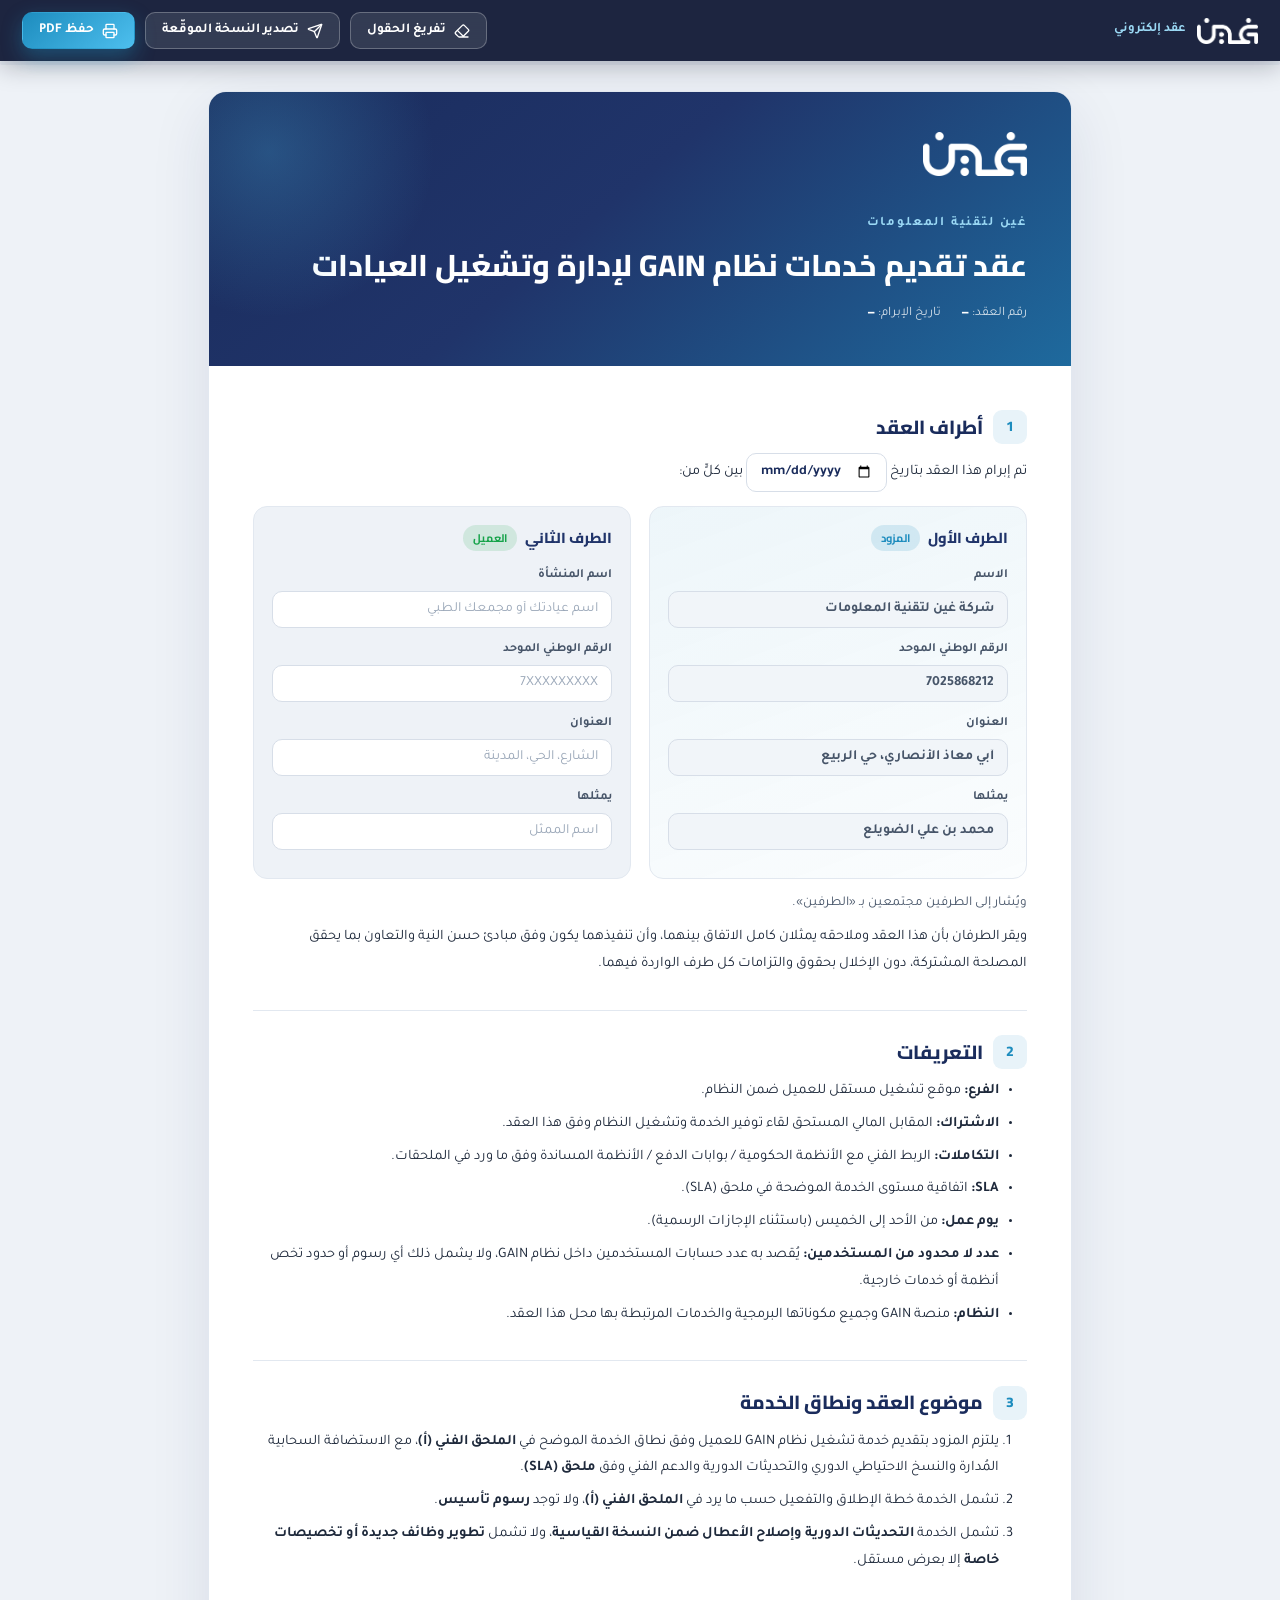
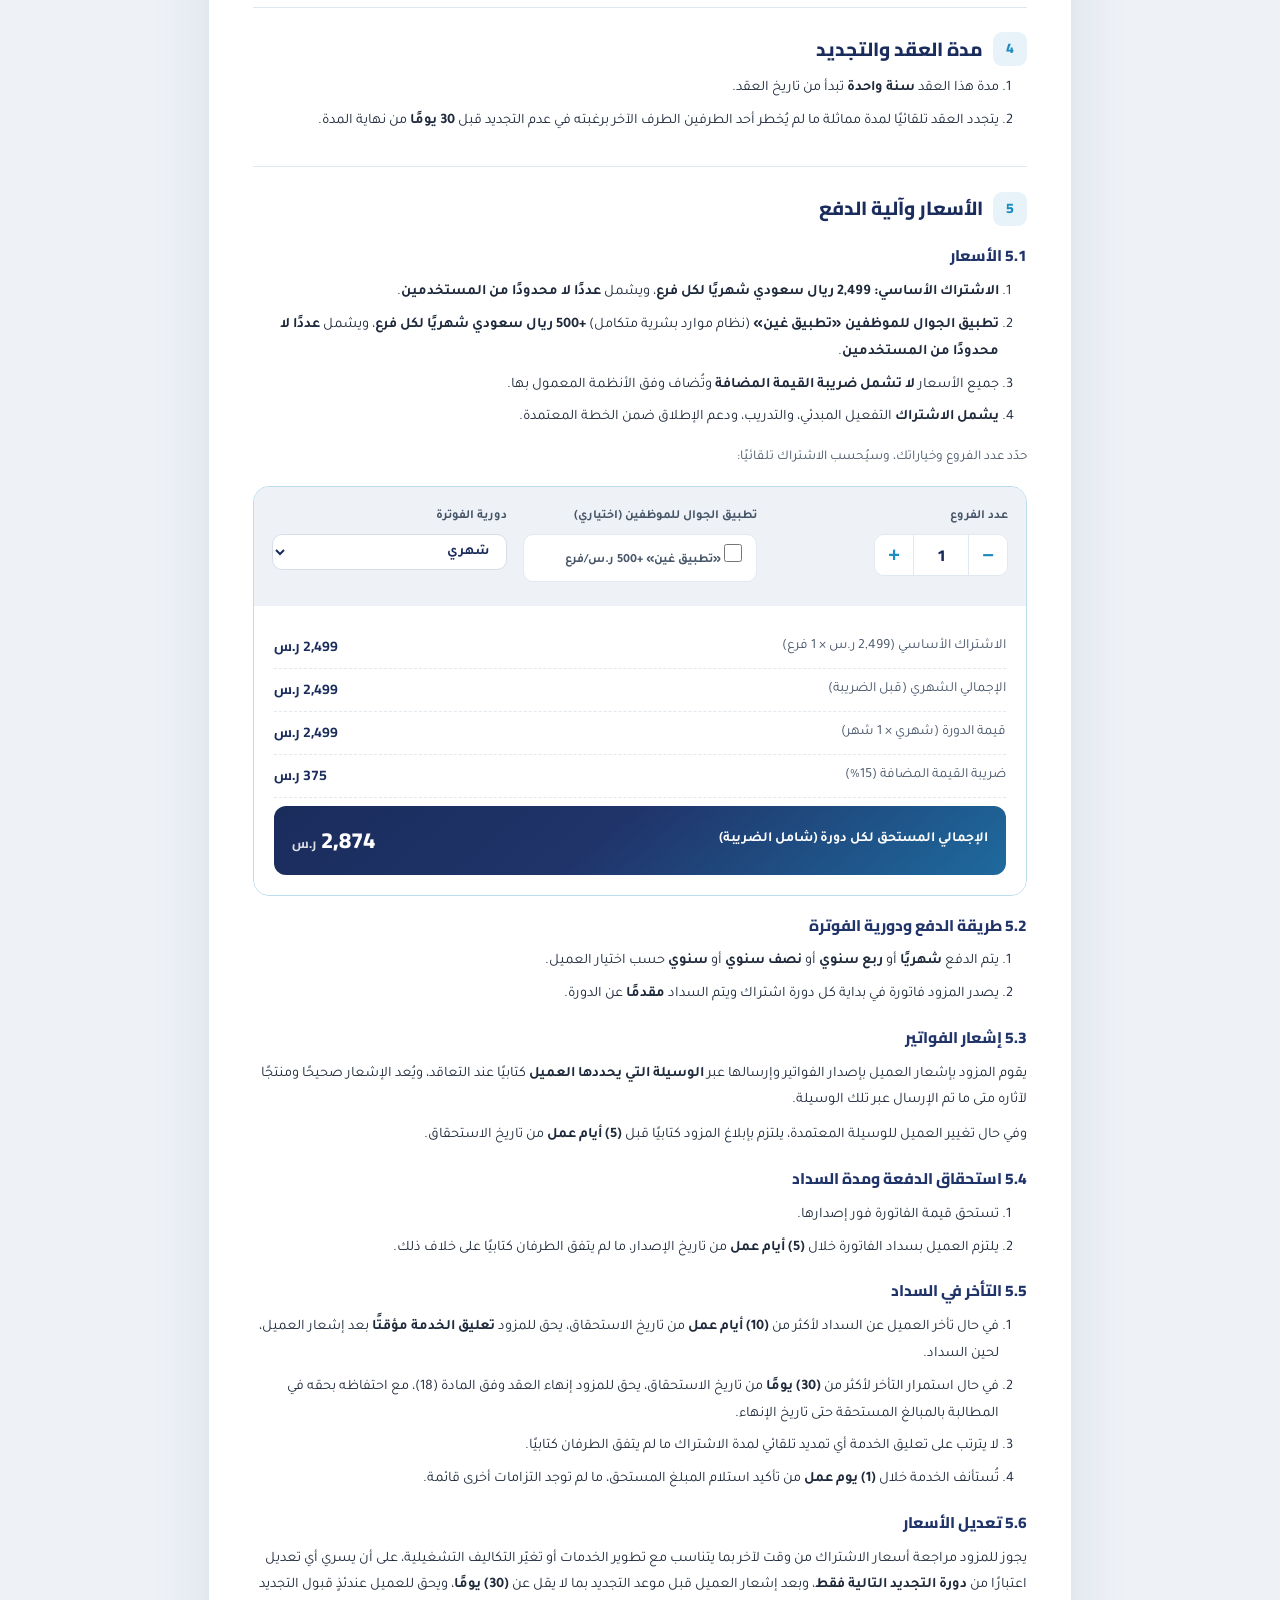
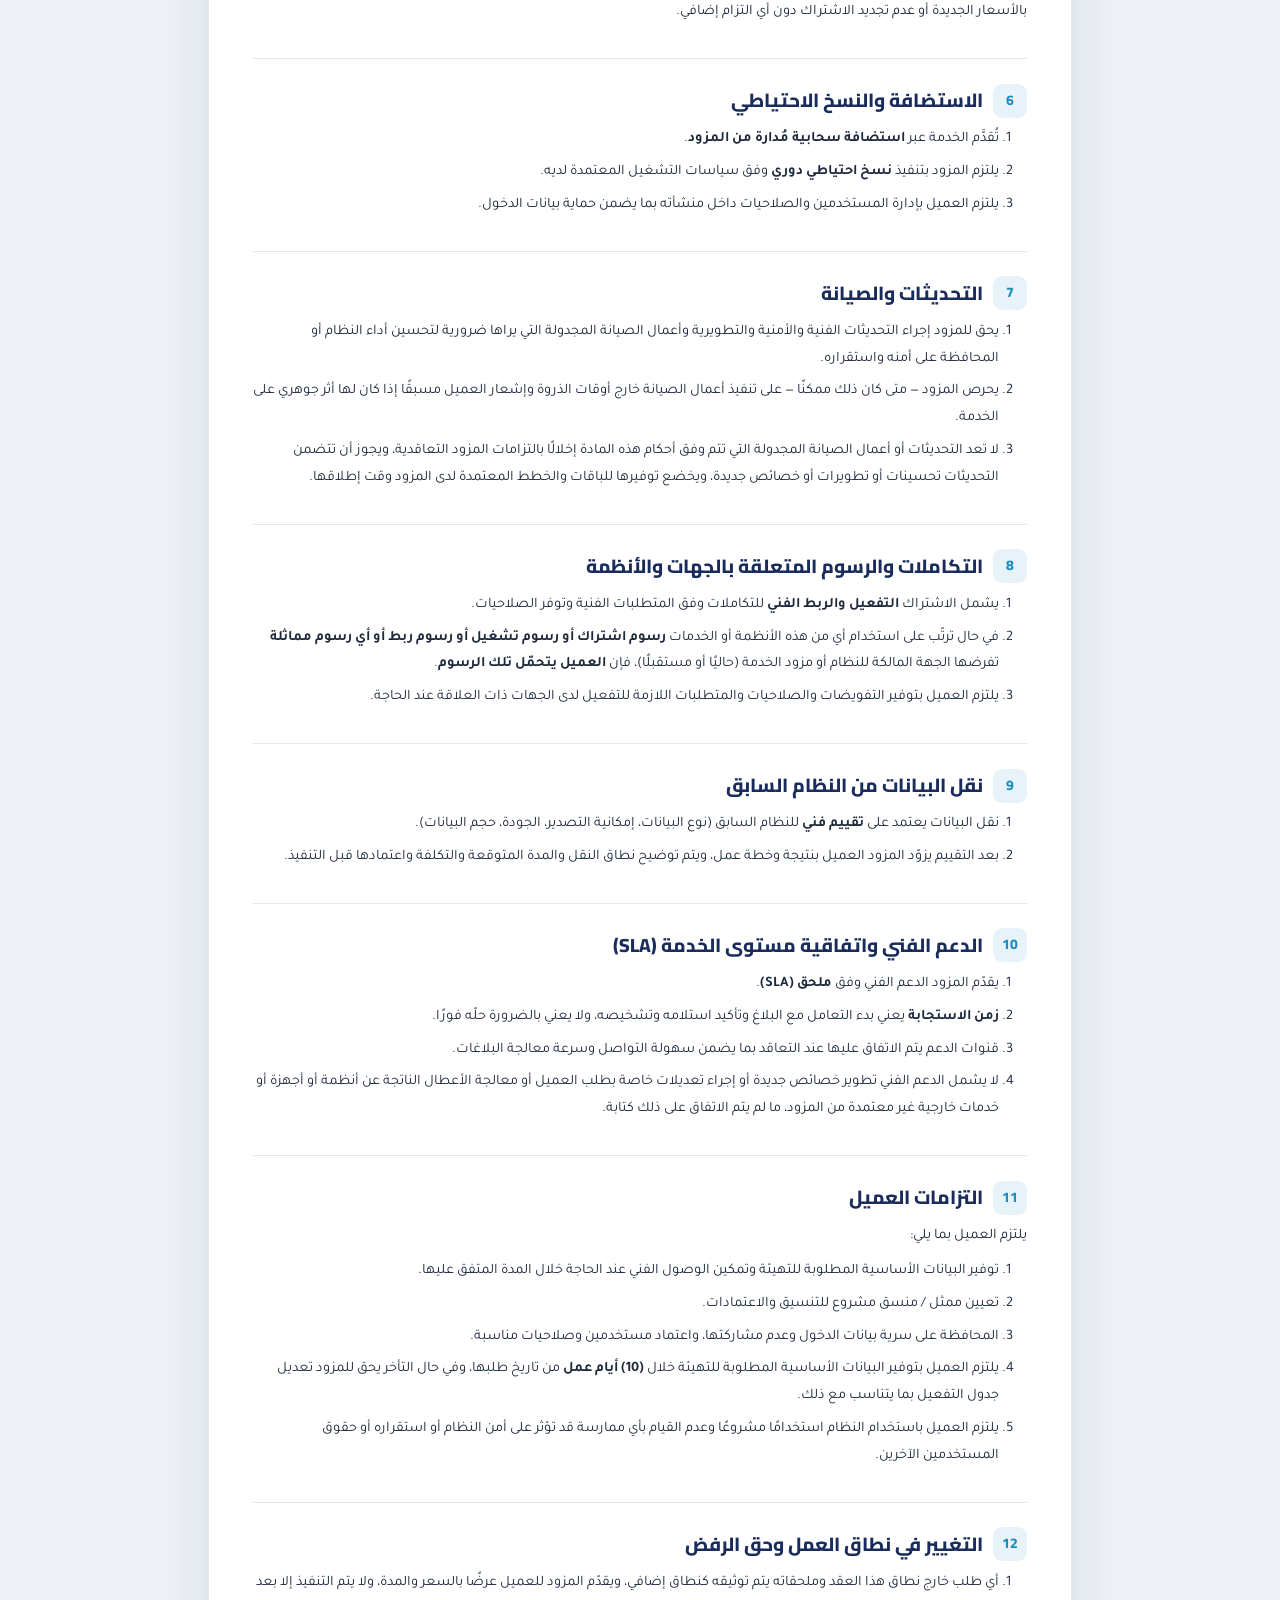
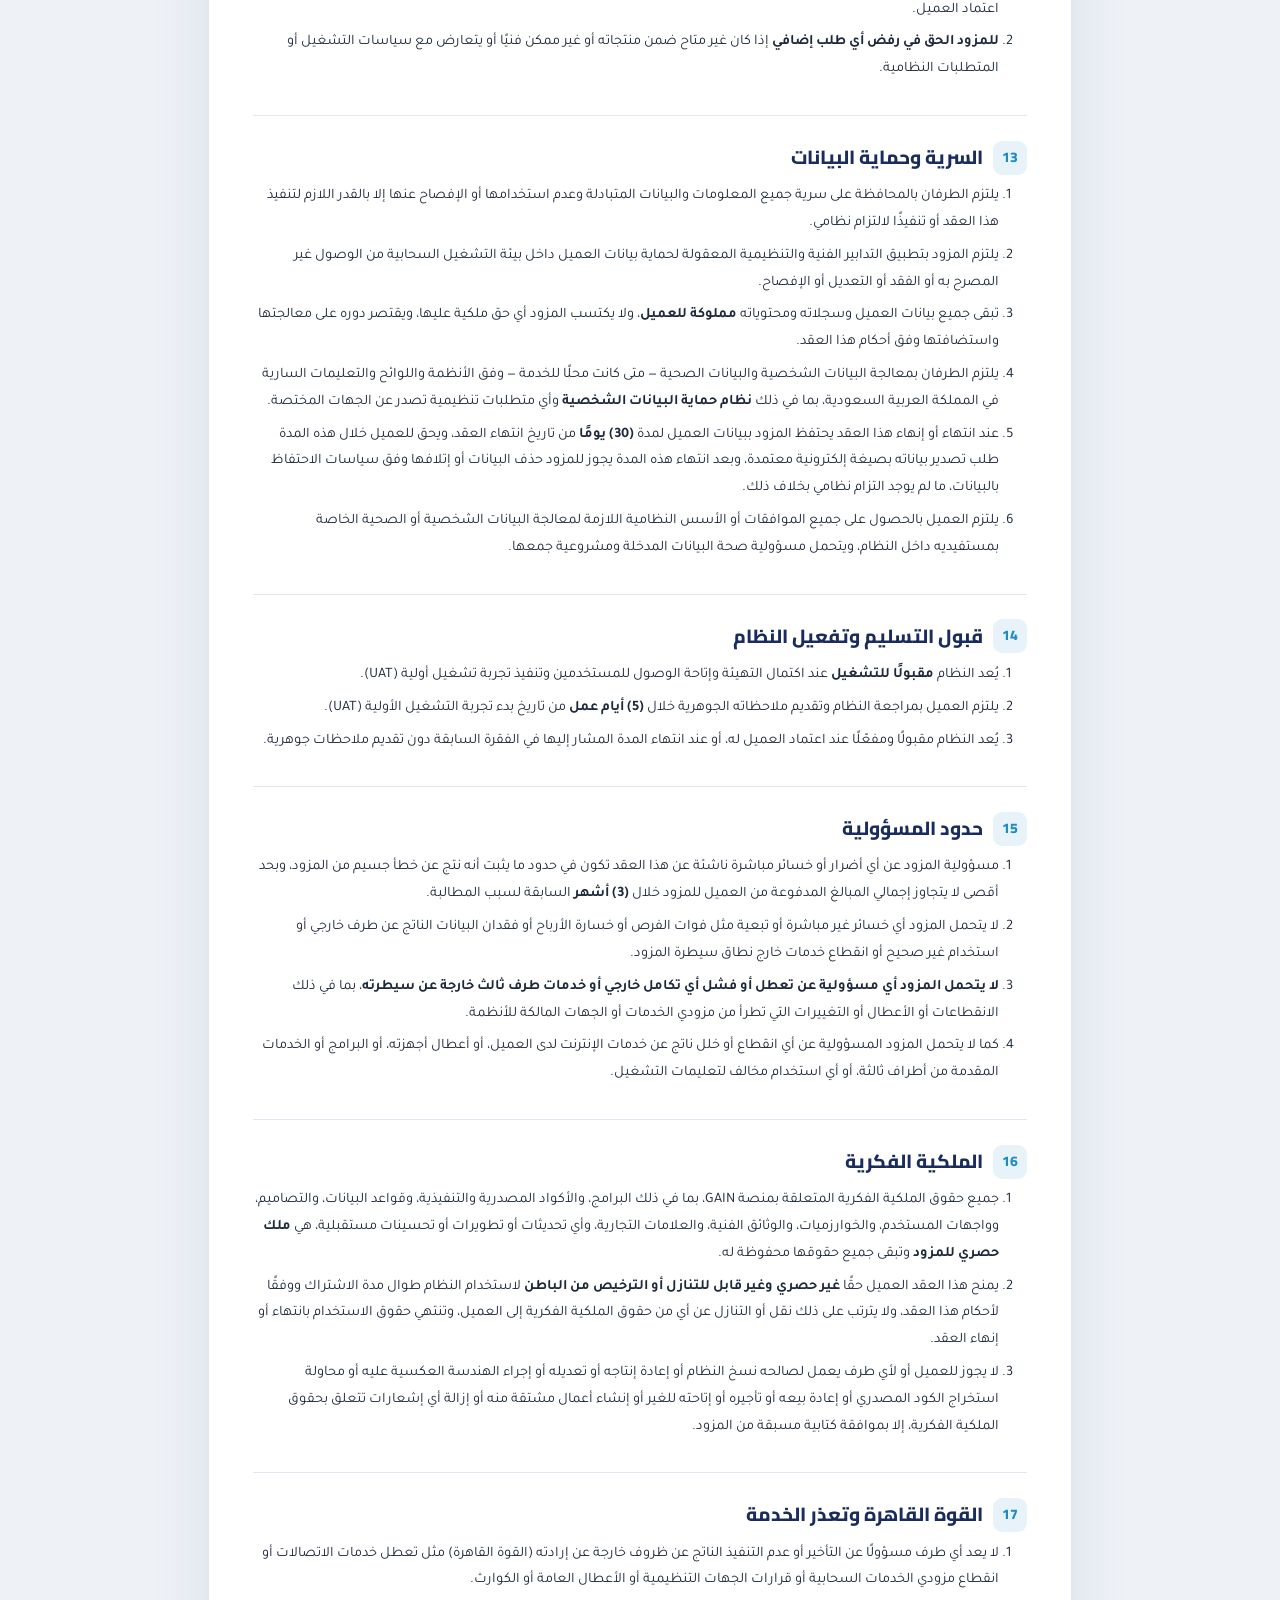
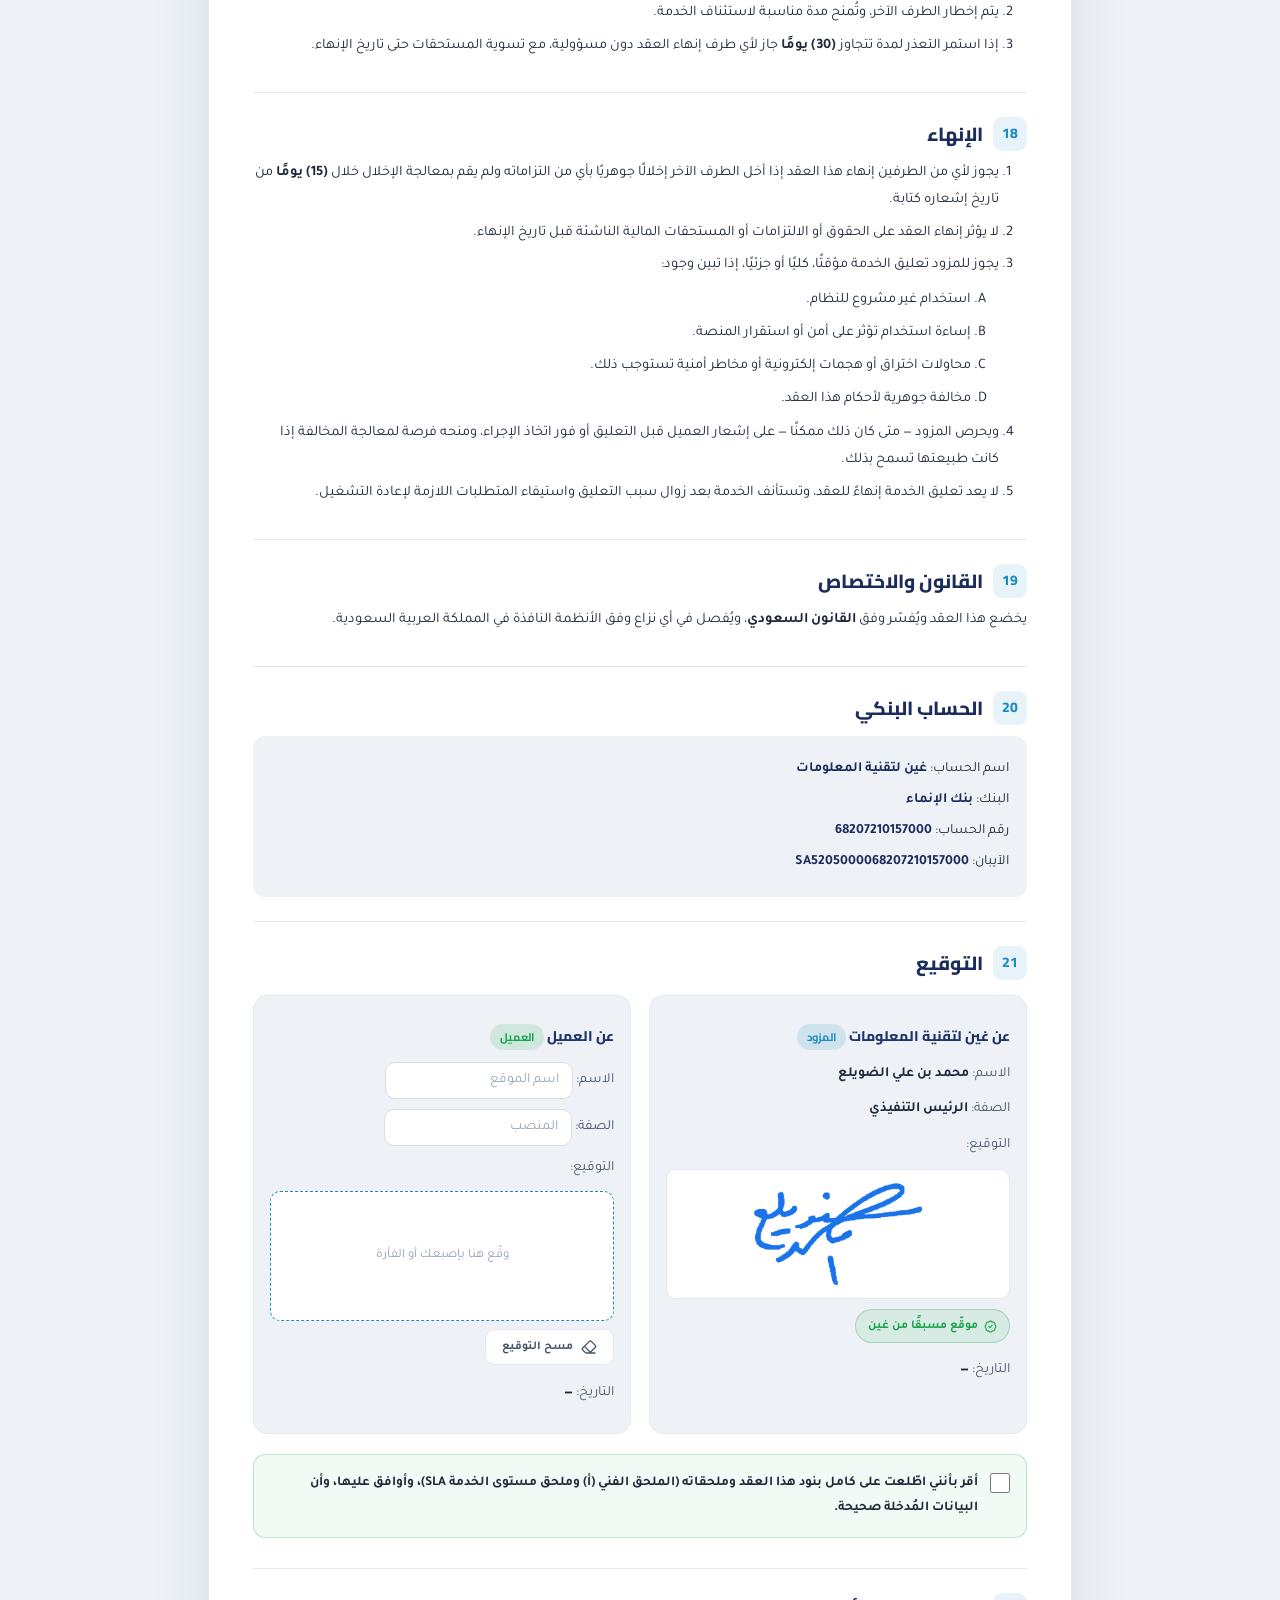
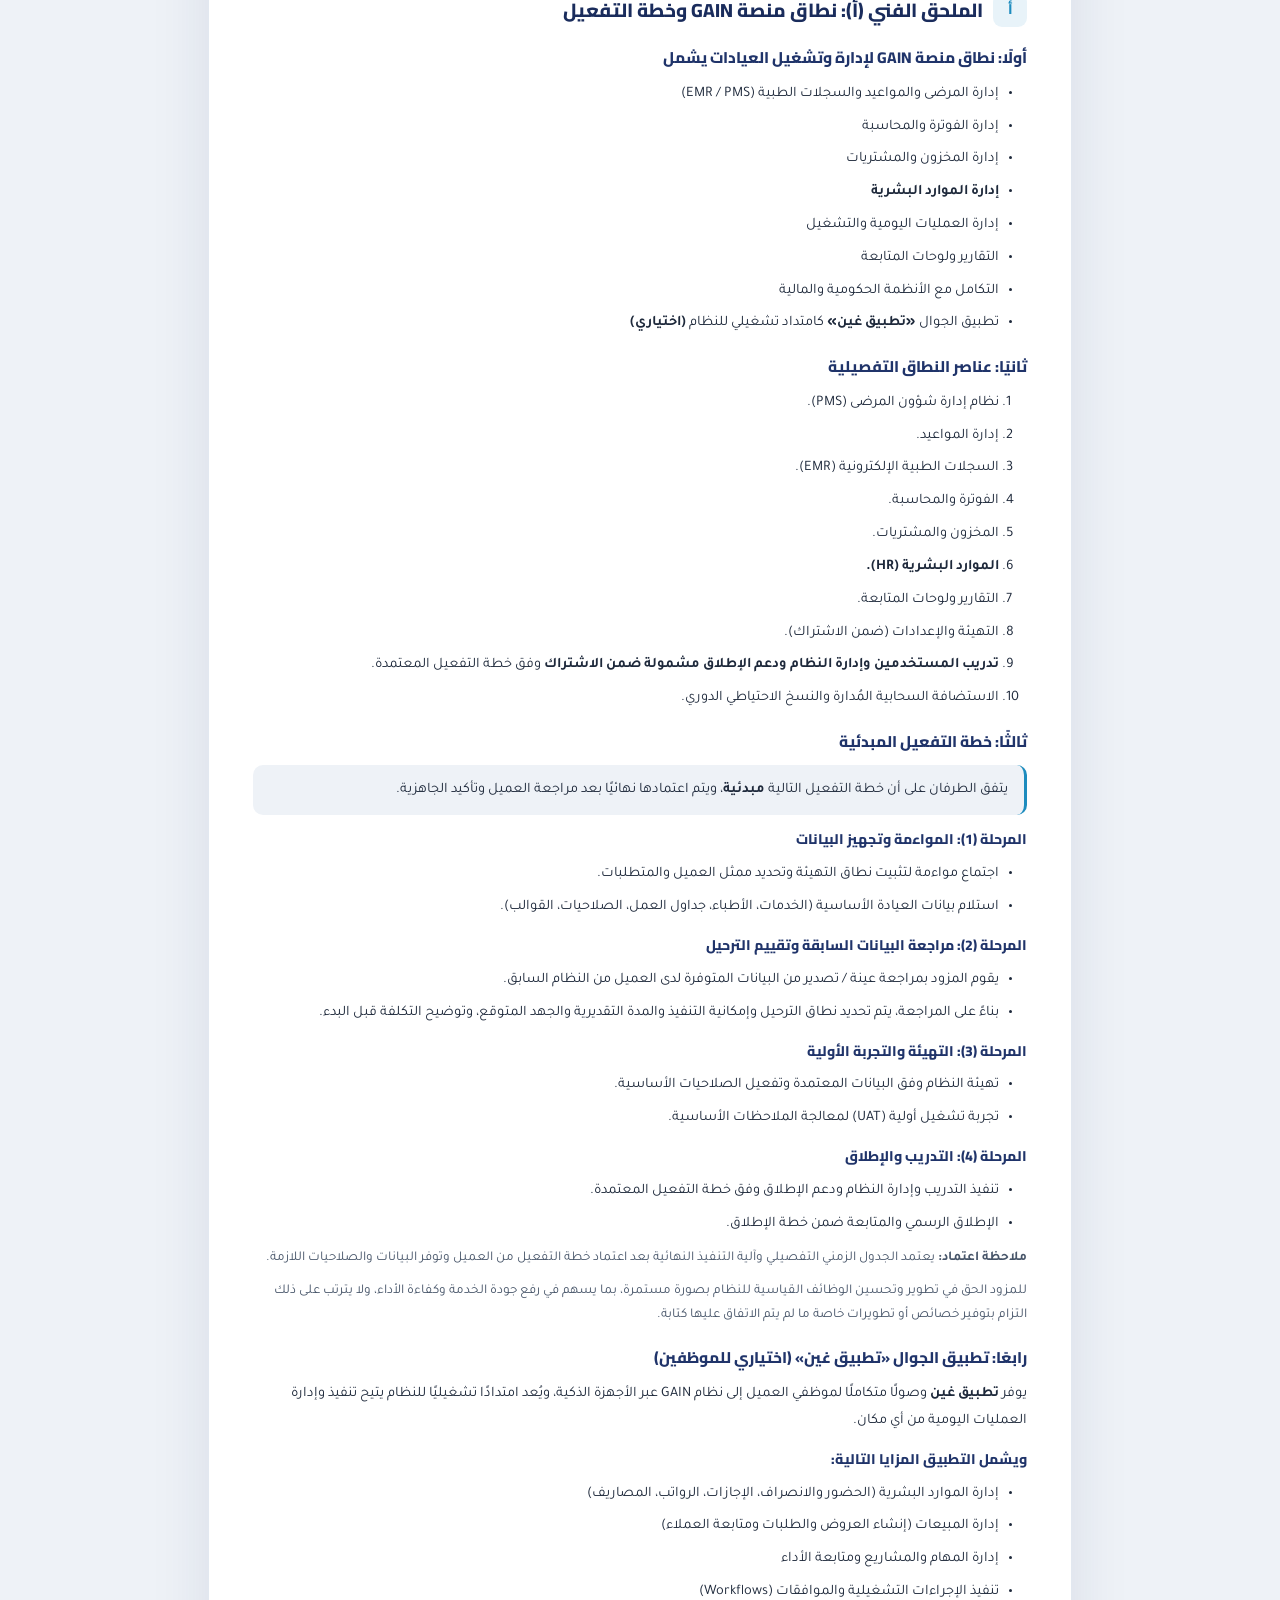
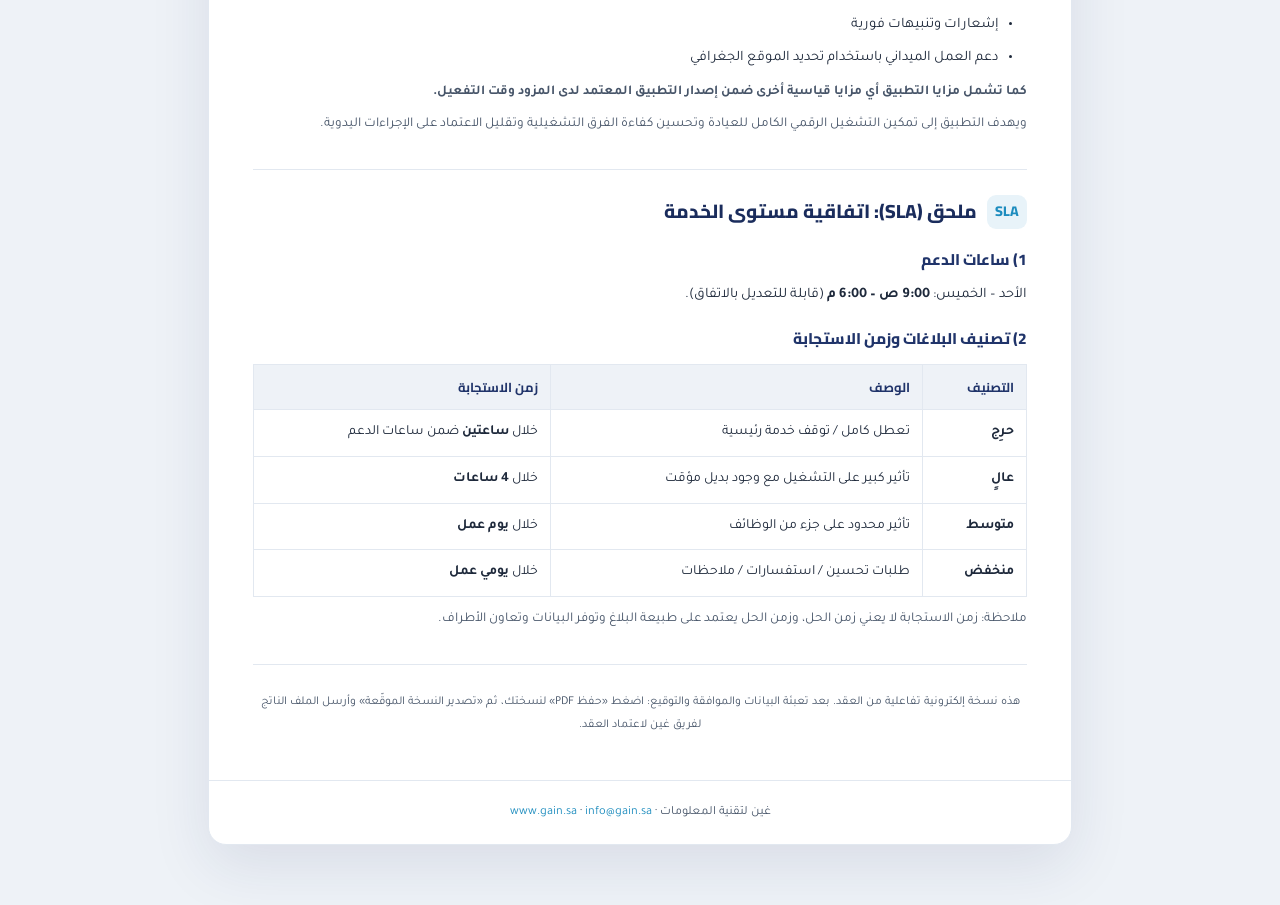
==== commit 25798b6a: "لوحة عقود غين: لوحة تحكم متكاملة + معالج عقود + خصم + دورة توقيع - admin.html: لوحة SPA (الرئيسية بإ" ====
--- a/contract.html
+++ b/contract.html
@@ -15,6 +15,7 @@
 <link rel="preload" href="assets/fonts/tajawal-400-latin.woff2" as="font" type="font/woff2" crossorigin>
 <link href="assets/fonts.css" rel="stylesheet">
 <script src="assets/lucide.min.js"></script>
+<script src="assets/contract-link.js"></script>
 <style>
   :root {
     --navy-deep: #1a2c5c; --navy: #20346a; --sky: #1d8cbe; --sky-light: #4dbfee; --sky-pale: #9bd9f5;
@@ -120,6 +121,9 @@
   .sum-row:last-child { border-bottom: none; }
   .sum-row .lbl { color: var(--ink-soft); }
   .sum-row .val { font-family: 'Cairo', sans-serif; font-weight: 700; color: var(--navy-deep); font-variant-numeric: tabular-nums; }
+  .sum-row.disc .lbl, .sum-row.disc .val { color: var(--ok); }
+  .sum-row.disc .lbl { font-weight: 700; }
+  .sum-row.disc-reason .val { font-weight: 600; font-size: 12.5px; color: var(--ok); }
   .sum-total { margin-top: 8px; background: var(--grad); color: #fff; border-radius: 12px; padding: 14px 18px; display: flex; justify-content: space-between; align-items: center; }
   .sum-total .lbl { font-weight: 700; font-size: 14px; }
   .sum-total .val { font-family: 'Cairo', sans-serif; font-weight: 800; font-size: 22px; font-variant-numeric: tabular-nums; }
@@ -158,8 +162,25 @@
   .doc-footer { text-align: center; padding: 20px; font-size: 12.5px; color: var(--ink-soft); border-top: 1px solid var(--line); }
   .doc-footer a { color: var(--sky); text-decoration: none; }
 
+  /* ===== password lock screen ===== */
+  .lock { position: fixed; inset: 0; z-index: 200; display: none; place-items: center; background: var(--grad); padding: 20px; }
+  .lock.show { display: grid; }
+  .lock-card { background: #fff; border-radius: 20px; padding: 36px 32px; width: 100%; max-width: 420px; text-align: center; box-shadow: 0 30px 80px rgba(6,12,32,.45); }
+  .lock-card img { height: 40px; margin-bottom: 20px; }
+  .lock-card h3 { font-size: 19px; color: var(--navy-deep); margin-bottom: 8px; }
+  .lock-card p { font-size: 13.5px; color: var(--ink-soft); margin-bottom: 20px; }
+  .lock-card .fld { width: 100%; text-align: center; font-size: 16px; letter-spacing: .15em; }
+  .lock-card .btn { width: 100%; justify-content: center; margin-top: 14px; }
+  .lock-err { min-height: 20px; margin-top: 10px; font-size: 13px; font-weight: 700; color: #b91c1c; }
+
+  /* ===== وضع المعاينة (داخل معالج اللوحة) ===== */
+  body.preview .topbar, body.preview .foot-note { display: none; }
+  body.preview .fillbar { top: 0; }
+  body.preview .sheet { margin-top: 14px; }
+
   /* ===== print ===== */
   @media print {
+    .lock { display: none !important; }
     @page { size: A4; margin: 14mm; }
     body { background: #fff; }
     .topbar, .fillbar, .stepper button, .sign-clear, .foot-note { display: none !important; }
@@ -176,6 +197,17 @@
 </head>
 <body>
 
+<div id="lock" class="lock">
+  <div class="lock-card">
+    <img src="assets/gain-logo-navy.webp" alt="غين">
+    <h3>هذا العقد محمي بكلمة مرور</h3>
+    <p>أدخل كلمة المرور التي زوّدك بها فريق غين لفتح العقد.</p>
+    <input type="password" id="lockPw" class="fld" autocomplete="off" placeholder="كلمة المرور">
+    <button class="btn btn-primary" id="lockBtn">فتح العقد</button>
+    <div class="lock-err" id="lockErr"></div>
+  </div>
+</div>
+
 <div class="topbar">
   <div class="brand">
     <img src="assets/gain-logo-white.webp" alt="غين">
@@ -184,7 +216,7 @@
   <div class="acts">
     <span class="save-note" id="saveNote"><i data-lucide="check"></i> حُفظت بياناتك</span>
     <button class="btn btn-ghost" id="clearBtn"><i data-lucide="eraser"></i> تفريغ الحقول</button>
-    <button class="btn btn-ghost" id="docxBtn"><i data-lucide="file-text"></i> حفظ DOCX</button>
+    <button class="btn btn-ghost" id="exportBtn" disabled title="يتفعّل بعد الموافقة على البنود والتوقيع"><i data-lucide="send"></i> تصدير النسخة الموقّعة</button>
     <button class="btn btn-primary" id="printBtn"><i data-lucide="printer"></i> حفظ PDF</button>
   </div>
 </div>
@@ -206,7 +238,7 @@
     <div class="doc-body">
 
       <!-- 1 -->
-      <section class="art">
+      <section class="art" data-art="a1">
         <h2><span class="n">1</span> أطراف العقد</h2>
         <p>تم إبرام هذا العقد بتاريخ
           <input class="fld" type="date" data-k="contractDate">
@@ -233,7 +265,7 @@
       </section>
 
       <!-- 2 -->
-      <section class="art">
+      <section class="art" data-art="a2">
         <h2><span class="n">2</span> التعريفات</h2>
         <ul>
           <li><b>الفرع:</b> موقع تشغيل مستقل للعميل ضمن النظام.</li>
@@ -247,7 +279,7 @@
       </section>
 
       <!-- 3 -->
-      <section class="art">
+      <section class="art" data-art="a3">
         <h2><span class="n">3</span> موضوع العقد ونطاق الخدمة</h2>
         <ol>
           <li>يلتزم المزود بتقديم خدمة تشغيل نظام GAIN للعميل وفق نطاق الخدمة الموضح في <b>الملحق الفني (أ)</b>، مع الاستضافة السحابية المُدارة والنسخ الاحتياطي الدوري والتحديثات الدورية والدعم الفني وفق <b>ملحق (SLA)</b>.</li>
@@ -257,7 +289,7 @@
       </section>
 
       <!-- 4 -->
-      <section class="art">
+      <section class="art" data-art="a4">
         <h2><span class="n">4</span> مدة العقد والتجديد</h2>
         <ol>
           <li>مدة هذا العقد <b>سنة واحدة</b> تبدأ من تاريخ العقد.</li>
@@ -266,12 +298,12 @@
       </section>
 
       <!-- 5 -->
-      <section class="art">
+      <section class="art" data-art="a5">
         <h2><span class="n">5</span> الأسعار وآلية الدفع</h2>
         <h3>5.1 الأسعار</h3>
-        <ol>
-          <li><b>الاشتراك الأساسي: 2,499 ريال سعودي شهريًا لكل فرع</b>، ويشمل <b>عددًا لا محدودًا من المستخدمين</b>.</li>
-          <li><b>تطبيق الجوال للموظفين «تطبيق غين»</b> (نظام موارد بشرية متكامل) <b>+500 ريال سعودي شهريًا لكل فرع</b>، ويشمل <b>عددًا لا محدودًا من المستخدمين</b>.</li>
+        <ol id="priceLines">
+          <li><b>الاشتراك الأساسي: <span class="px-base">2,499</span> ريال سعودي شهريًا لكل فرع</b>، ويشمل <b>عددًا لا محدودًا من المستخدمين</b>.</li>
+          <li><b>تطبيق الجوال للموظفين «تطبيق غين»</b> (نظام موارد بشرية متكامل) <b>+<span class="px-app">500</span> ريال سعودي شهريًا لكل فرع</b>، ويشمل <b>عددًا لا محدودًا من المستخدمين</b>.</li>
           <li>جميع الأسعار <b>لا تشمل ضريبة القيمة المضافة</b> وتُضاف وفق الأنظمة المعمول بها.</li>
           <li><b>يشمل الاشتراك</b> التفعيل المبدئي، والتدريب، ودعم الإطلاق ضمن الخطة المعتمدة.</li>
         </ol>
@@ -289,7 +321,7 @@
             </div>
             <div class="ctrl">
               <label>تطبيق الجوال للموظفين (اختياري)</label>
-              <label class="toggle"><input type="checkbox" id="appOpt" data-k="appOpt"> «تطبيق غين» +500 ر.س/فرع</label>
+              <label class="toggle"><input type="checkbox" id="appOpt" data-k="appOpt"> «تطبيق غين» +<span class="px-app">500</span> ر.س/فرع</label>
             </div>
             <div class="ctrl">
               <label>دورية الفوترة</label>
@@ -302,15 +334,19 @@
             </div>
           </div>
           <div class="summary">
-            <div class="sum-row"><span class="lbl">الاشتراك الأساسي (2,499 ر.س × <span id="brEcho">1</span> فرع)</span><span class="val" id="baseVal">2,499 ر.س</span></div>
-            <div class="sum-row" id="appRow" style="display:none"><span class="lbl">تطبيق غين (500 ر.س × <span id="brEcho2">1</span> فرع)</span><span class="val" id="appVal">0 ر.س</span></div>
+            <div class="sum-row"><span class="lbl">الاشتراك الأساسي (<span class="px-base">2,499</span> ر.س × <span id="brEcho">1</span> فرع)</span><span class="val" id="baseVal">2,499 ر.س</span></div>
+            <div class="sum-row" id="appRow" style="display:none"><span class="lbl">تطبيق غين (<span class="px-app">500</span> ر.س × <span id="brEcho2">1</span> فرع)</span><span class="val" id="appVal">0 ر.س</span></div>
             <div class="sum-row"><span class="lbl">الإجمالي الشهري (قبل الضريبة)</span><span class="val" id="monthlyVal">2,499 ر.س</span></div>
             <div class="sum-row"><span class="lbl">قيمة الدورة (<span id="cycleEcho">شهري</span> × <span id="cycleMonthsEcho">1</span> شهر)</span><span class="val" id="cycleVal">2,499 ر.س</span></div>
-            <div class="sum-row"><span class="lbl">ضريبة القيمة المضافة (15%)</span><span class="val" id="vatVal">375 ر.س</span></div>
+            <div class="sum-row disc" id="discRow" style="display:none"><span class="lbl">الخصم<span id="discPctEcho"></span></span><span class="val" id="discVal">−0 ر.س</span></div>
+            <div class="sum-row disc-reason" id="discReasonRow" style="display:none"><span class="lbl">سبب الخصم</span><span class="val" id="discReasonVal"></span></div>
+            <div class="sum-row" id="afterDiscRow" style="display:none"><span class="lbl">قيمة الدورة بعد الخصم (قبل الضريبة)</span><span class="val" id="afterDiscVal">0 ر.س</span></div>
+            <div class="sum-row"><span class="lbl">ضريبة القيمة المضافة (<span class="px-vat">15</span>%)</span><span class="val" id="vatVal">375 ر.س</span></div>
             <div class="sum-total"><span class="lbl">الإجمالي المستحق لكل دورة (شامل الضريبة)</span><span class="val"><span id="totalVal">2,874</span> <small>ر.س</small></span></div>
           </div>
         </div>
 
+        <div data-editable="a5text">
         <h3>5.2 طريقة الدفع ودورية الفوترة</h3>
         <ol>
           <li>يتم الدفع <b>شهريًا</b> أو <b>ربع سنوي</b> أو <b>نصف سنوي</b> أو <b>سنوي</b> حسب اختيار العميل.</li>
@@ -337,10 +373,11 @@
 
         <h3>5.6 تعديل الأسعار</h3>
         <p>يجوز للمزود مراجعة أسعار الاشتراك من وقت لآخر بما يتناسب مع تطوير الخدمات أو تغيّر التكاليف التشغيلية، على أن يسري أي تعديل اعتبارًا من <b>دورة التجديد التالية فقط</b>، وبعد إشعار العميل قبل موعد التجديد بما لا يقل عن <b>(30) يومًا</b>، ويحق للعميل عندئذٍ قبول التجديد بالأسعار الجديدة أو عدم تجديد الاشتراك دون أي التزام إضافي.</p>
+        </div>
       </section>
 
       <!-- 6 -->
-      <section class="art">
+      <section class="art" data-art="a6">
         <h2><span class="n">6</span> الاستضافة والنسخ الاحتياطي</h2>
         <ol>
           <li>تُقدَّم الخدمة عبر <b>استضافة سحابية مُدارة من المزود</b>.</li>
@@ -350,7 +387,7 @@
       </section>
 
       <!-- 7 -->
-      <section class="art">
+      <section class="art" data-art="a7">
         <h2><span class="n">7</span> التحديثات والصيانة</h2>
         <ol>
           <li>يحق للمزود إجراء التحديثات الفنية والأمنية والتطويرية وأعمال الصيانة المجدولة التي يراها ضرورية لتحسين أداء النظام أو المحافظة على أمنه واستقراره.</li>
@@ -360,7 +397,7 @@
       </section>
 
       <!-- 8 -->
-      <section class="art">
+      <section class="art" data-art="a8">
         <h2><span class="n">8</span> التكاملات والرسوم المتعلقة بالجهات والأنظمة</h2>
         <ol>
           <li>يشمل الاشتراك <b>التفعيل والربط الفني</b> للتكاملات وفق المتطلبات الفنية وتوفر الصلاحيات.</li>
@@ -370,7 +407,7 @@
       </section>
 
       <!-- 9 -->
-      <section class="art">
+      <section class="art" data-art="a9">
         <h2><span class="n">9</span> نقل البيانات من النظام السابق</h2>
         <ol>
           <li>نقل البيانات يعتمد على <b>تقييم فني</b> للنظام السابق (نوع البيانات، إمكانية التصدير، الجودة، حجم البيانات).</li>
@@ -379,7 +416,7 @@
       </section>
 
       <!-- 10 -->
-      <section class="art">
+      <section class="art" data-art="a10">
         <h2><span class="n">10</span> الدعم الفني واتفاقية مستوى الخدمة (SLA)</h2>
         <ol>
           <li>يقدّم المزود الدعم الفني وفق <b>ملحق (SLA)</b>.</li>
@@ -390,7 +427,7 @@
       </section>
 
       <!-- 11 -->
-      <section class="art">
+      <section class="art" data-art="a11">
         <h2><span class="n">11</span> التزامات العميل</h2>
         <p>يلتزم العميل بما يلي:</p>
         <ol>
@@ -403,7 +440,7 @@
       </section>
 
       <!-- 12 -->
-      <section class="art">
+      <section class="art" data-art="a12">
         <h2><span class="n">12</span> التغيير في نطاق العمل وحق الرفض</h2>
         <ol>
           <li>أي طلب خارج نطاق هذا العقد وملحقاته يتم توثيقه كنطاق إضافي، ويقدّم المزود للعميل عرضًا بالسعر والمدة، ولا يتم التنفيذ إلا بعد اعتماد العميل.</li>
@@ -412,7 +449,7 @@
       </section>
 
       <!-- 13 -->
-      <section class="art">
+      <section class="art" data-art="a13">
         <h2><span class="n">13</span> السرية وحماية البيانات</h2>
         <ol>
           <li>يلتزم الطرفان بالمحافظة على سرية جميع المعلومات والبيانات المتبادلة وعدم استخدامها أو الإفصاح عنها إلا بالقدر اللازم لتنفيذ هذا العقد أو تنفيذًا لالتزام نظامي.</li>
@@ -425,7 +462,7 @@
       </section>
 
       <!-- 14 -->
-      <section class="art">
+      <section class="art" data-art="a14">
         <h2><span class="n">14</span> قبول التسليم وتفعيل النظام</h2>
         <ol>
           <li>يُعد النظام <b>مقبولًا للتشغيل</b> عند اكتمال التهيئة وإتاحة الوصول للمستخدمين وتنفيذ تجربة تشغيل أولية (UAT).</li>
@@ -435,7 +472,7 @@
       </section>
 
       <!-- 15 -->
-      <section class="art">
+      <section class="art" data-art="a15">
         <h2><span class="n">15</span> حدود المسؤولية</h2>
         <ol>
           <li>مسؤولية المزود عن أي أضرار أو خسائر مباشرة ناشئة عن هذا العقد تكون في حدود ما يثبت أنه نتج عن خطأ جسيم من المزود، وبحد أقصى لا يتجاوز إجمالي المبالغ المدفوعة من العميل للمزود خلال <b>(3) أشهر</b> السابقة لسبب المطالبة.</li>
@@ -446,7 +483,7 @@
       </section>
 
       <!-- 16 -->
-      <section class="art">
+      <section class="art" data-art="a16">
         <h2><span class="n">16</span> الملكية الفكرية</h2>
         <ol>
           <li>جميع حقوق الملكية الفكرية المتعلقة بمنصة GAIN، بما في ذلك البرامج، والأكواد المصدرية والتنفيذية، وقواعد البيانات، والتصاميم، وواجهات المستخدم، والخوارزميات، والوثائق الفنية، والعلامات التجارية، وأي تحديثات أو تطويرات أو تحسينات مستقبلية، هي <b>ملك حصري للمزود</b> وتبقى جميع حقوقها محفوظة له.</li>
@@ -456,7 +493,7 @@
       </section>
 
       <!-- 17 -->
-      <section class="art">
+      <section class="art" data-art="a17">
         <h2><span class="n">17</span> القوة القاهرة وتعذر الخدمة</h2>
         <ol>
           <li>لا يعد أي طرف مسؤولًا عن التأخير أو عدم التنفيذ الناتج عن ظروف خارجة عن إرادته (القوة القاهرة) مثل تعطل خدمات الاتصالات أو انقطاع مزودي الخدمات السحابية أو قرارات الجهات التنظيمية أو الأعطال العامة أو الكوارث.</li>
@@ -466,7 +503,7 @@
       </section>
 
       <!-- 18 -->
-      <section class="art">
+      <section class="art" data-art="a18">
         <h2><span class="n">18</span> الإنهاء</h2>
         <ol>
           <li>يجوز لأي من الطرفين إنهاء هذا العقد إذا أخل الطرف الآخر إخلالًا جوهريًا بأي من التزاماته ولم يقم بمعالجة الإخلال خلال <b>(15) يومًا</b> من تاريخ إشعاره كتابة.</li>
@@ -485,13 +522,13 @@
       </section>
 
       <!-- 19 -->
-      <section class="art">
+      <section class="art" data-art="a19">
         <h2><span class="n">19</span> القانون والاختصاص</h2>
         <p>يخضع هذا العقد ويُفسّر وفق <b>القانون السعودي</b>، ويُفصل في أي نزاع وفق الأنظمة النافذة في المملكة العربية السعودية.</p>
       </section>
 
       <!-- 20 -->
-      <section class="art">
+      <section class="art" data-art="a20">
         <h2><span class="n">20</span> الحساب البنكي</h2>
         <div class="bank">
           <div>اسم الحساب: <b>غين لتقنية المعلومات</b></div>
@@ -502,7 +539,7 @@
       </section>
 
       <!-- 21 -->
-      <section class="art">
+      <section class="art" data-art="a21">
         <h2><span class="n">21</span> التوقيع</h2>
         <div class="sign-grid">
           <div class="sign-box">
@@ -536,7 +573,7 @@
       </section>
 
       <!-- الملحق أ -->
-      <section class="art">
+      <section class="art" data-art="annexA">
         <h2><span class="n">أ</span> الملحق الفني (أ): نطاق منصة GAIN وخطة التفعيل</h2>
         <h3>أولًا: نطاق منصة GAIN لإدارة وتشغيل العيادات يشمل</h3>
         <ul>
@@ -591,7 +628,7 @@
       </section>
 
       <!-- ملحق SLA -->
-      <section class="art">
+      <section class="art" data-art="sla">
         <h2><span class="n">SLA</span> ملحق (SLA): اتفاقية مستوى الخدمة</h2>
         <h3>1) ساعات الدعم</h3>
         <p>الأحد – الخميس: <b>9:00 ص – 6:00 م</b> (قابلة للتعديل بالاتفاق).</p>
@@ -608,7 +645,7 @@
         <p class="muted">ملاحظة: زمن الاستجابة لا يعني زمن الحل، وزمن الحل يعتمد على طبيعة البلاغ وتوفر البيانات وتعاون الأطراف.</p>
       </section>
 
-      <p class="foot-note">هذه نسخة إلكترونية تفاعلية من العقد. بعد تعبئة البيانات والتوقيع، اضغط «طباعة / حفظ PDF» لحفظ نسخة نهائية موقّعة من الطرفين.</p>
+      <p class="foot-note">هذه نسخة إلكترونية تفاعلية من العقد. بعد تعبئة البيانات والموافقة والتوقيع: اضغط «حفظ PDF» لنسختك، ثم «تصدير النسخة الموقّعة» وأرسل الملف الناتج لفريق غين لاعتماد العقد.</p>
     </div>
 
     <div class="doc-footer">
@@ -618,32 +655,106 @@
 </div>
 
 <script>
-(() => {
+/* ==================================================================
+   إعدادات العقد من الرابط (#c=...) — أسعار وبنود معدّلة وكلمة مرور
+   p0.<data>            = إعدادات مضغوطة بلا حماية
+   p1.<salt>.<iv>.<enc> = إعدادات مشفّرة AES-GCM بكلمة مرور
+   ================================================================== */
+const { b64uToBytes, parseCfgBytes } = window.GainLink;
+
+function unlockFlow(parts) {
+  return new Promise(resolve => {
+    const ov = document.getElementById('lock');
+    const input = document.getElementById('lockPw');
+    const btn = document.getElementById('lockBtn');
+    const err = document.getElementById('lockErr');
+    ov.classList.add('show');
+    async function attempt() {
+      err.textContent = '';
+      if (!input.value) { err.textContent = 'أدخل كلمة المرور'; return; }
+      btn.disabled = true;
+      try {
+        const cfg = await window.GainLink.decryptPayload(parts, input.value);
+        ov.classList.remove('show');
+        resolve(cfg);
+      } catch (e) { err.textContent = 'كلمة المرور غير صحيحة'; }
+      btn.disabled = false;
+    }
+    btn.addEventListener('click', attempt);
+    input.addEventListener('keydown', e => { if (e.key === 'Enter') attempt(); });
+    setTimeout(() => input.focus(), 150);
+  });
+}
+
+async function resolveConfig() {
+  const m = location.hash.match(/[#&]c=([^&]+)/);
+  if (!m) return {};
+  try {
+    const parts = m[1].split('.');
+    if (parts[0] === 'p0') return await parseCfgBytes(b64uToBytes(parts[1]));
+    if (parts[0] === 'p1') return await unlockFlow(parts);
+  } catch (e) {
+    alert('تعذر قراءة إعدادات العقد من الرابط — سيُعرض العقد القياسي.');
+  }
+  return {};
+}
+
+(async () => {
+  const CFG = await resolveConfig();
+  if (CFG.edits) {
+    for (const [k, html] of Object.entries(CFG.edits)) {
+      const el = document.querySelector(`[data-art="${k}"], [data-editable="${k}"]`);
+      if (el) el.innerHTML = html;
+    }
+  }
+  initContract(CFG);
+})();
+
+function initContract(CFG) {
   lucide.createIcons();
   const $ = s => document.querySelector(s);
   const $$ = s => [...document.querySelectorAll(s)];
-  const STORE = 'gain-contract-v2';
+  /* وضع المعاينة: يعرض العقد داخل معالج اللوحة دون حفظ أي شيء في متصفح الموظف */
+  const PREVIEW = /[#&]preview=1/.test(location.hash);
+  if (PREVIEW) document.body.classList.add('preview');
+  const STORE = 'gain-contract-v2' + (CFG.id ? ':' + CFG.id : '');
   const fmt = n => n.toLocaleString('en-US');
+  const PRICING = Object.assign({ base: 2499, app: 500, vat: 15 }, CFG.prices || {});
+  $$('.px-base').forEach(e => e.textContent = fmt(PRICING.base));
+  $$('.px-app').forEach(e => e.textContent = fmt(PRICING.app));
+  $$('.px-vat').forEach(e => e.textContent = PRICING.vat);
 
   /* ---------- persistence ---------- */
   const fields = $$('[data-k]');
   let saved = {};
-  try { saved = JSON.parse(localStorage.getItem(STORE) || '{}'); } catch (e) {}
-  fields.forEach(el => {
-    const k = el.dataset.k;
-    if (k in saved && !el.readOnly) {
-      if (el.type === 'checkbox') el.checked = saved[k]; else el.value = saved[k];
-    }
-  });
+  if (!PREVIEW) {
+    try { saved = JSON.parse(localStorage.getItem(STORE) || '{}'); } catch (e) {}
+    fields.forEach(el => {
+      const k = el.dataset.k;
+      if (k in saved && !el.readOnly) {
+        if (el.type === 'checkbox') el.checked = saved[k]; else el.value = saved[k];
+      }
+    });
+  }
+  // تعبئة مسبقة من رابط العقد (لا تمس ما عبّأه العميل سابقًا)
+  const prefill = Object.assign({}, CFG.fill, CFG.cli ? { cliName: CFG.cli } : {});
+  for (const [k, v] of Object.entries(prefill)) {
+    const el = document.querySelector(`[data-k="${k}"]`);
+    if (!el || el.readOnly || v == null || v === '') continue;
+    if (el.type === 'checkbox') { if (!(k in saved)) el.checked = !!v; }
+    else if (!(k in saved) || !String(el.value).trim()) el.value = v;
+  }
 
   const saveNote = $('#saveNote');
   let noteT;
   function save() {
-    const data = {};
-    fields.forEach(el => { if (!el.readOnly) data[el.dataset.k] = el.type === 'checkbox' ? el.checked : el.value; });
-    try { localStorage.setItem(STORE, JSON.stringify(data)); } catch (e) {}
-    saveNote.classList.add('show');
-    clearTimeout(noteT); noteT = setTimeout(() => saveNote.classList.remove('show'), 1400);
+    if (!PREVIEW) {
+      const data = {};
+      fields.forEach(el => { if (!el.readOnly) data[el.dataset.k] = el.type === 'checkbox' ? el.checked : el.value; });
+      try { localStorage.setItem(STORE, JSON.stringify(data)); } catch (e) {}
+      saveNote.classList.add('show');
+      clearTimeout(noteT); noteT = setTimeout(() => saveNote.classList.remove('show'), 1400);
+    }
     updateFillbar();
   }
 
@@ -664,7 +775,7 @@
     const cn = document.querySelector('[data-k="cliName"]').value.trim();
     $('#cliNameEcho').textContent = cn || 'العميل';
     const d = document.querySelector('[data-k="contractDate"]').value;
-    const pretty = d ? new Date(d + 'T00:00').toLocaleDateString('ar-SA-u-nu-latn', { year:'numeric', month:'long', day:'numeric' }) : '—';
+    const pretty = d ? new Date(d + 'T00:00').toLocaleDateString('ar-SA-u-ca-gregory-nu-latn', { year:'numeric', month:'long', day:'numeric' }) : '—';
     $('#contractDateLbl').textContent = pretty;
     $('#cliDateEcho').textContent = pretty;
     $('#provDateEcho').textContent = pretty;
@@ -674,17 +785,26 @@
   }
 
   /* ---------- pricing calculator ---------- */
-  const BASE = 2499, APP = 500;
+  const BASE = PRICING.base, APP = PRICING.app;
+  /* الخصم مجمّد داخل إعدادات الرابط وقت إنشاء العقد — ليس حقلًا قابلًا للتعديل من العميل */
+  const DISC = (CFG.disc && (CFG.disc.t === 'pct' || CFG.disc.t === 'fix') && CFG.disc.v > 0) ? CFG.disc : null;
   const CYCLE_NAMES = { '1':'شهري', '3':'ربع سنوي', '6':'نصف سنوي', '12':'سنوي' };
   const brInput = $('#branches');
   function branches() { let n = parseInt(brInput.value, 10); if (isNaN(n) || n < 1) n = 1; if (n > 999) n = 999; return n; }
+  /* قيمة الخصم لدورة معينة (لا تتجاوز قيمة الدورة ولا تقبل السالب) */
+  function discountFor(cycleAmt) {
+    if (!DISC) return 0;
+    const raw = DISC.t === 'pct' ? cycleAmt * Math.min(100, DISC.v) / 100 : DISC.v;
+    return Math.min(Math.max(0, raw), cycleAmt);
+  }
   function calc() {
     const n = branches(); brInput.value = n;
     const app = $('#appOpt').checked;
     const months = parseInt($('#cycle').value, 10);
     const base = BASE * n, appTotal = app ? APP * n : 0;
     const monthly = base + appTotal, cycleAmt = monthly * months;
-    const vat = cycleAmt * 0.15, total = cycleAmt + vat;
+    const discAmt = discountFor(cycleAmt), afterDisc = cycleAmt - discAmt;
+    const vat = afterDisc * (PRICING.vat / 100), total = afterDisc + vat;
     $('#brEcho').textContent = n; $('#brEcho2').textContent = n;
     $('#baseVal').textContent = fmt(base) + ' ر.س';
     $('#appRow').style.display = app ? 'flex' : 'none';
@@ -693,6 +813,14 @@
     $('#cycleEcho').textContent = CYCLE_NAMES[months];
     $('#cycleMonthsEcho').textContent = months;
     $('#cycleVal').textContent = fmt(cycleAmt) + ' ر.س';
+    if (DISC) {
+      $('#discRow').style.display = 'flex';
+      $('#discPctEcho').textContent = DISC.t === 'pct' ? ` (${DISC.v}%)` : '';
+      $('#discVal').textContent = '−' + fmt(Math.round(discAmt)) + ' ر.س';
+      $('#afterDiscRow').style.display = 'flex';
+      $('#afterDiscVal').textContent = fmt(Math.round(afterDisc)) + ' ر.س';
+      if (DISC.why) { $('#discReasonRow').style.display = 'flex'; $('#discReasonVal').textContent = DISC.why; }
+    }
     $('#vatVal').textContent = fmt(Math.round(vat)) + ' ر.س';
     $('#totalVal').textContent = fmt(Math.round(total));
   }
@@ -715,26 +843,26 @@
   }
   function pos(e) { const r = canvas.getBoundingClientRect(), t = e.touches ? e.touches[0] : e; return { x: t.clientX - r.left, y: t.clientY - r.top }; }
   function start(e) { drawing = true; const p = pos(e); ctx.beginPath(); ctx.moveTo(p.x, p.y); e.preventDefault(); }
-  function move(e) { if (!drawing) return; const p = pos(e); ctx.lineTo(p.x, p.y); ctx.stroke(); if (!hasInk) { hasInk = true; canvas.dataset.ink = '1'; hint.style.display = 'none'; saveSig(); } e.preventDefault(); }
+  function move(e) { if (!drawing) return; const p = pos(e); ctx.lineTo(p.x, p.y); ctx.stroke(); if (!hasInk) { hasInk = true; canvas.dataset.ink = '1'; hint.style.display = 'none'; saveSig(); refreshExportBtn(); } e.preventDefault(); }
   function end() { if (drawing) { drawing = false; saveSig(); } }
-  function saveSig() { try { localStorage.setItem(STORE + '-sig', canvas.toDataURL()); } catch (e) {} }
+  function saveSig() { if (PREVIEW) return; try { localStorage.setItem(STORE + '-sig', canvas.toDataURL()); } catch (e) {} }
   canvas.addEventListener('mousedown', start); canvas.addEventListener('mousemove', move); window.addEventListener('mouseup', end);
   canvas.addEventListener('touchstart', start, {passive:false}); canvas.addEventListener('touchmove', move, {passive:false}); canvas.addEventListener('touchend', end);
   $('#sigClear').addEventListener('click', () => {
     ctx.clearRect(0,0,canvas.width,canvas.height); hasInk = false; delete canvas.dataset.ink; hint.style.display = 'grid';
     try { localStorage.removeItem(STORE + '-sig'); } catch(e){}
+    refreshExportBtn();
   });
   requestAnimationFrame(() => {
     sizeCanvas();
     try {
-      const s = localStorage.getItem(STORE + '-sig');
-      if (s) { const img = new Image(); img.onload = () => { const r = canvas.getBoundingClientRect(); ctx.drawImage(img, 0, 0, r.width, r.height); hasInk = true; canvas.dataset.ink = '1'; hint.style.display = 'none'; }; img.src = s; }
+      const s = PREVIEW ? null : localStorage.getItem(STORE + '-sig');
+      if (s) { const img = new Image(); img.onload = () => { const r = canvas.getBoundingClientRect(); ctx.drawImage(img, 0, 0, r.width, r.height); hasInk = true; canvas.dataset.ink = '1'; hint.style.display = 'none'; refreshExportBtn(); }; img.src = s; }
     } catch (e) {}
   });
   let rzT; addEventListener('resize', () => { clearTimeout(rzT); rzT = setTimeout(sizeCanvas, 200); });
 
-  /* ---------- DOCX export (same approved layout, built client-side) ---------- */
-  const docxBtn = $('#docxBtn');
+  /* ---------- DOCX build engine (يُستدعى من لوحة التحكم عبر إطار خفي — لا زر للعميل) ---------- */
   let docxLibs = null;
   const loadScript = src => new Promise((res, rej) => {
     const s = document.createElement('script');
@@ -748,6 +876,69 @@
   const fetchBytes = async url => new Uint8Array(await (await fetch(url)).arrayBuffer());
   const val = k => { const el = document.querySelector(`[data-k="${k}"]`); return el ? el.value.trim() : ''; };
   const or = (v, ph) => v || ph;
+
+  /* نموذج المحتوى: يُستخرج من الصفحة الحية حتى تنعكس تعديلات الأدمن في ملف Word */
+  const AR_ALPHA = ['أ', 'ب', 'ج', 'د', 'هـ', 'و', 'ز'];
+  function extractRuns(node, bold, out, skipEl) {
+    out = out || [];
+    node.childNodes.forEach(ch => {
+      if (ch === skipEl) return;
+      if (ch.nodeType === 3) { const t = ch.textContent.replace(/\s+/g, ' '); if (t) out.push({ t, b: !!bold }); }
+      else if (ch.nodeType === 1 && ch.tagName !== 'OL' && ch.tagName !== 'UL') {
+        extractRuns(ch, bold || ch.tagName === 'B' || ch.tagName === 'STRONG', out, skipEl);
+      }
+    });
+    return out;
+  }
+  function liRuns(li) {
+    const runs = extractRuns(li, false, []);
+    const nested = li.querySelector(':scope > ol, :scope > ul');
+    if (nested) {
+      [...nested.children].forEach((sub, i) => {
+        runs.push({ t: ` (${AR_ALPHA[i] || i + 1}) `, b: true });
+        extractRuns(sub, false, runs);
+      });
+    }
+    return runs;
+  }
+  function walkSection(container, model) {
+    [...container.children].forEach(el => {
+      if (el.matches('div[data-editable]')) return walkSection(el, model);
+      if (el.matches('.calc')) { model.push({ k: 'calc' }); return; }
+      const tag = el.tagName;
+      if (tag === 'H2') {
+        const nEl = el.querySelector('.n');
+        model.push({ k: 'h2', n: (nEl ? nEl.textContent : '').trim(), runs: extractRuns(el, false, [], nEl) });
+      }
+      else if (tag === 'H3') model.push({ k: 'h3', runs: extractRuns(el) });
+      else if (tag === 'H4') model.push({ k: 'h4', runs: extractRuns(el) });
+      else if (tag === 'P') {
+        const runs = extractRuns(el);
+        const txt = runs.map(r => r.t).join('');
+        if (/^\s*حدّد عدد الفروع/.test(txt)) runs.splice(0, runs.length, { t: 'ملخص الاشتراك وفق اختيارات العميل:', b: false });
+        model.push({ k: 'p', muted: el.classList.contains('muted') || el.classList.contains('lead-note'), runs });
+      }
+      else if (tag === 'UL') model.push({ k: 'ul', items: [...el.children].map(liRuns) });
+      else if (tag === 'OL') model.push({ k: 'ol', items: [...el.children].map(liRuns) });
+      else if (tag === 'TABLE') model.push({
+        k: 'table',
+        head: [...el.querySelectorAll('thead th')].map(th => th.textContent.trim()),
+        rows: [...el.querySelectorAll('tbody tr')].map(tr => [...tr.children].map(td => td.textContent.trim())),
+      });
+      else if (tag === 'DIV') walkSection(el, model);
+    });
+  }
+  function extractContractModel() {
+    const model = [];
+    document.querySelectorAll('.doc-body > .art').forEach(sec => {
+      const key = sec.dataset.art;
+      if (key === 'a1') { model.push({ k: 'parties' }); return; }
+      if (key === 'a20') { model.push({ k: 'bank' }); return; }
+      if (key === 'a21') { model.push({ k: 'sign' }); return; }
+      walkSection(sec, model);
+    });
+    return model;
+  }
 
   async function buildDocxBlob() {
     await ensureDocxLibs();
@@ -777,36 +968,61 @@
       agree: $('#agreeChk').checked,
       calc: {
         branches: String(branches()),
-        app: $('#appOpt').checked ? '500 ر.س' : '—',
+        app: $('#appOpt').checked ? fmt(PRICING.app) + ' ر.س' : '—',
         monthly: $('#monthlyVal').textContent,
         cycle: CYCLE_NAMES[months] + ' (' + months + ' ' + (months === 1 ? 'شهر' : 'أشهر') + ')',
         cycleAmt: $('#cycleVal').textContent,
+        disc: DISC ? {
+          label: 'الخصم' + (DISC.t === 'pct' ? ' (' + DISC.v + '%)' : ''),
+          amount: $('#discVal').textContent,
+          reason: DISC.why || '',
+          after: $('#afterDiscVal').textContent,
+        } : null,
         vat: $('#vatVal').textContent,
         total: $('#totalVal').textContent + ' ر.س',
       },
       images: { logo, gainSig, clientSig },
       clientSigH,
+      prices: { base: fmt(PRICING.base) + ' ر.س', app: fmt(PRICING.app) + ' ر.س', vatPct: PRICING.vat },
+      model: extractContractModel(),
     };
     const doc = window.buildGainContractDoc(window.docx, data);
     return window.docx.Packer.toBlob(doc);
   }
-  window.__buildDocxBlob = buildDocxBlob; // hook for automated tests
-  docxBtn.addEventListener('click', async () => {
-    const old = docxBtn.innerHTML;
-    docxBtn.disabled = true; docxBtn.textContent = 'جارٍ الإنشاء…';
-    try {
-      const blob = await buildDocxBlob();
-      const a = document.createElement('a');
-      a.href = URL.createObjectURL(blob);
-      a.download = 'عقد غين — ' + (val('cliName') || 'نموذج') + '.docx';
-      document.body.appendChild(a); a.click(); a.remove();
-      setTimeout(() => URL.revokeObjectURL(a.href), 5000);
-    } catch (e) { alert('تعذر إنشاء ملف Word: ' + e.message); }
-    docxBtn.disabled = false; docxBtn.innerHTML = old; lucide.createIcons();
+  window.__buildDocxBlob = buildDocxBlob; // تستدعيه لوحة التحكم من الإطار الخفي (وخطاف للاختبارات)
+
+  /* ---------- تصدير النسخة الموقّعة (تعود لفريق غين لاعتماد العقد) ---------- */
+  const exportBtn = $('#exportBtn');
+  function refreshExportBtn() {
+    exportBtn.disabled = !($('#agreeChk').checked && canvas.dataset.ink);
+  }
+  function buildSignedExport() {
+    const data = {};
+    fields.forEach(el => { data[el.dataset.k] = el.type === 'checkbox' ? el.checked : el.value; });
+    return {
+      v: 1, kind: 'gain-signed-contract',
+      id: CFG.id || '',
+      contractNo: $('#contractNoLbl').textContent.trim(),
+      signedAt: new Date().toISOString(),
+      fields: data,
+      sig: canvas.dataset.ink ? canvas.toDataURL() : '',
+    };
+  }
+  window.__buildSignedExport = buildSignedExport; // hook for automated tests
+  exportBtn.addEventListener('click', () => {
+    if (exportBtn.disabled) return;
+    const payload = buildSignedExport();
+    const blob = new Blob([JSON.stringify(payload)], { type: 'application/json' });
+    const a = document.createElement('a');
+    a.href = URL.createObjectURL(blob);
+    a.download = 'عقد موقع — ' + (val('cliName') || 'بدون اسم') + '.json';
+    document.body.appendChild(a); a.click(); a.remove();
+    setTimeout(() => URL.revokeObjectURL(a.href), 5000);
+    alert('تم تنزيل ملف النسخة الموقّعة. أرسله لفريق غين (بريد أو واتساب) لاعتماد العقد.');
   });
 
   /* ---------- wire up ---------- */
-  fields.forEach(el => { el.addEventListener('input', () => { save(); syncEchoes(); }); el.addEventListener('change', () => { save(); syncEchoes(); }); });
+  fields.forEach(el => { el.addEventListener('input', () => { save(); syncEchoes(); refreshExportBtn(); }); el.addEventListener('change', () => { save(); syncEchoes(); refreshExportBtn(); }); });
   $('#printBtn').addEventListener('click', () => window.print());
   $('#clearBtn').addEventListener('click', () => {
     if (!confirm('سيتم تفريغ جميع الحقول وتوقيع العميل. متابعة؟')) return;
@@ -814,8 +1030,8 @@
     location.reload();
   });
 
-  calc(); syncEchoes(); updateFillbar();
-})();
+  calc(); syncEchoes(); updateFillbar(); refreshExportBtn();
+}
 </script>
 </body>
 </html>
